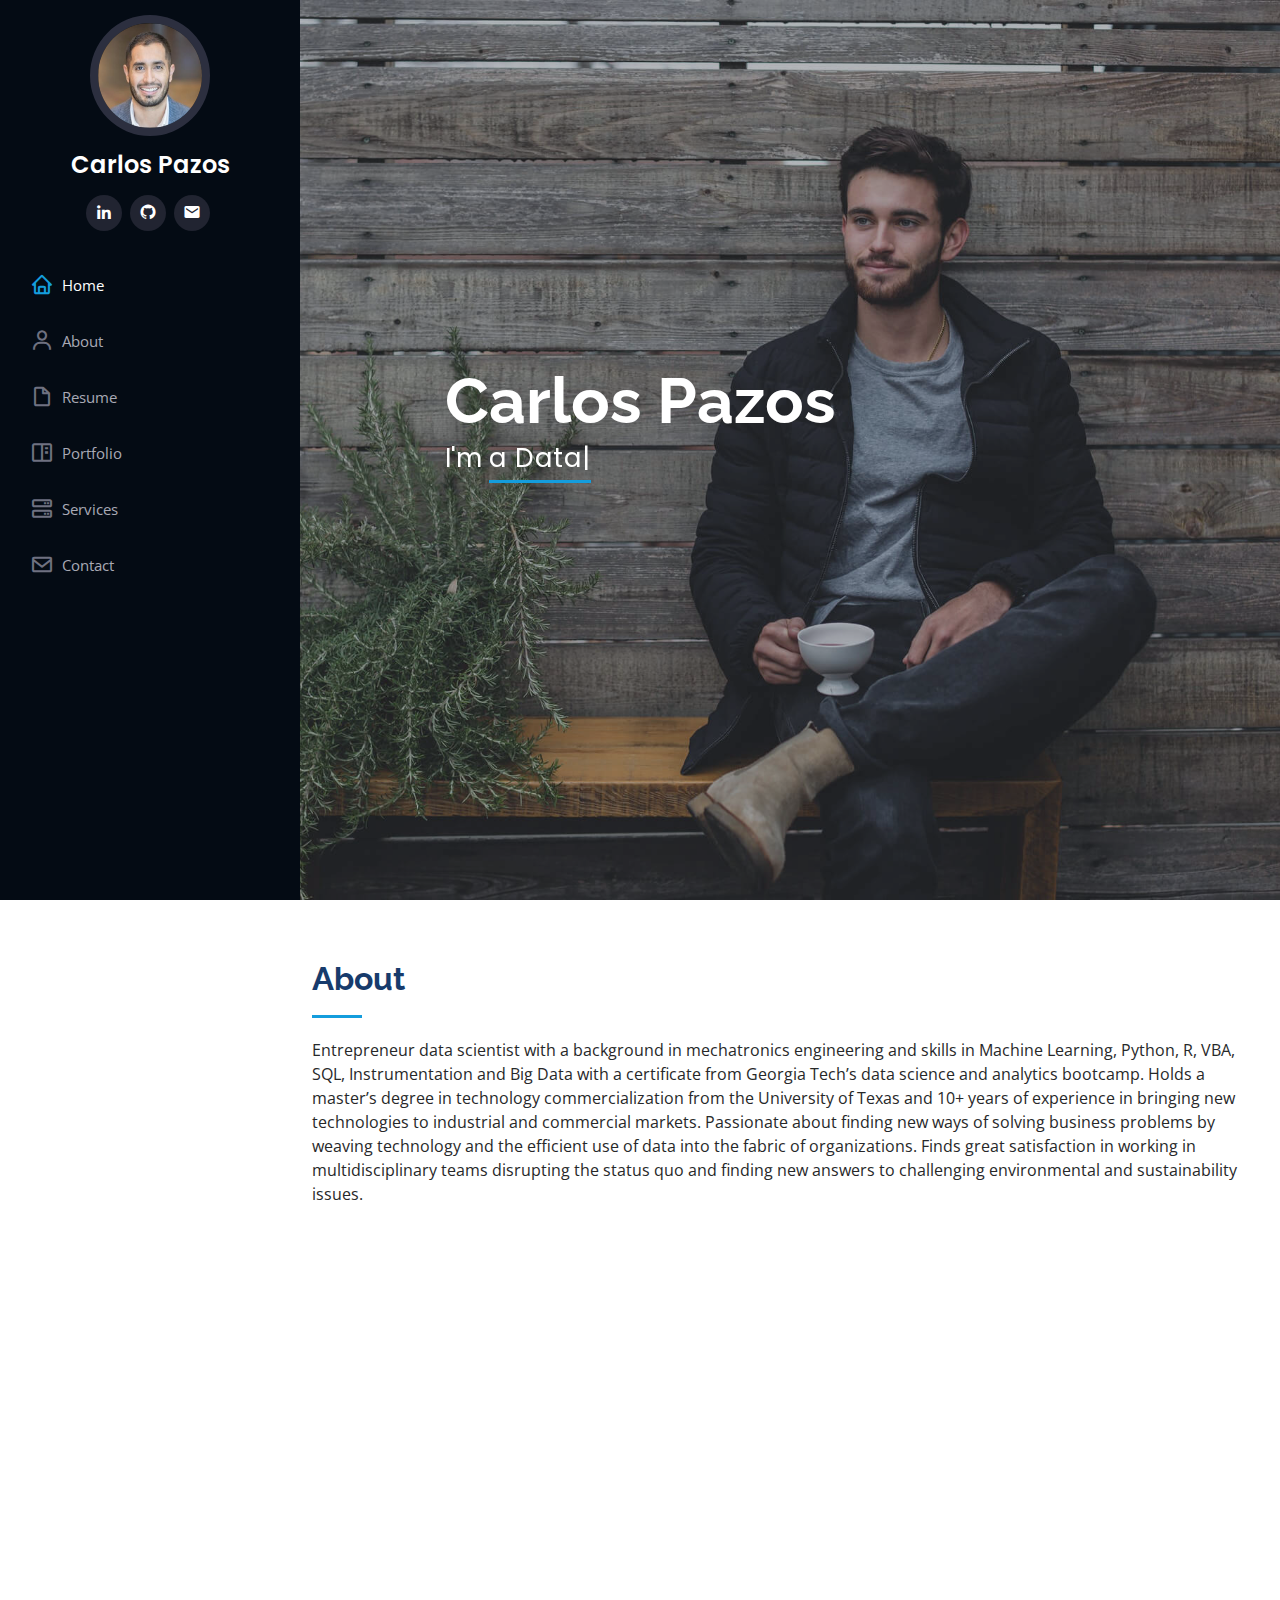
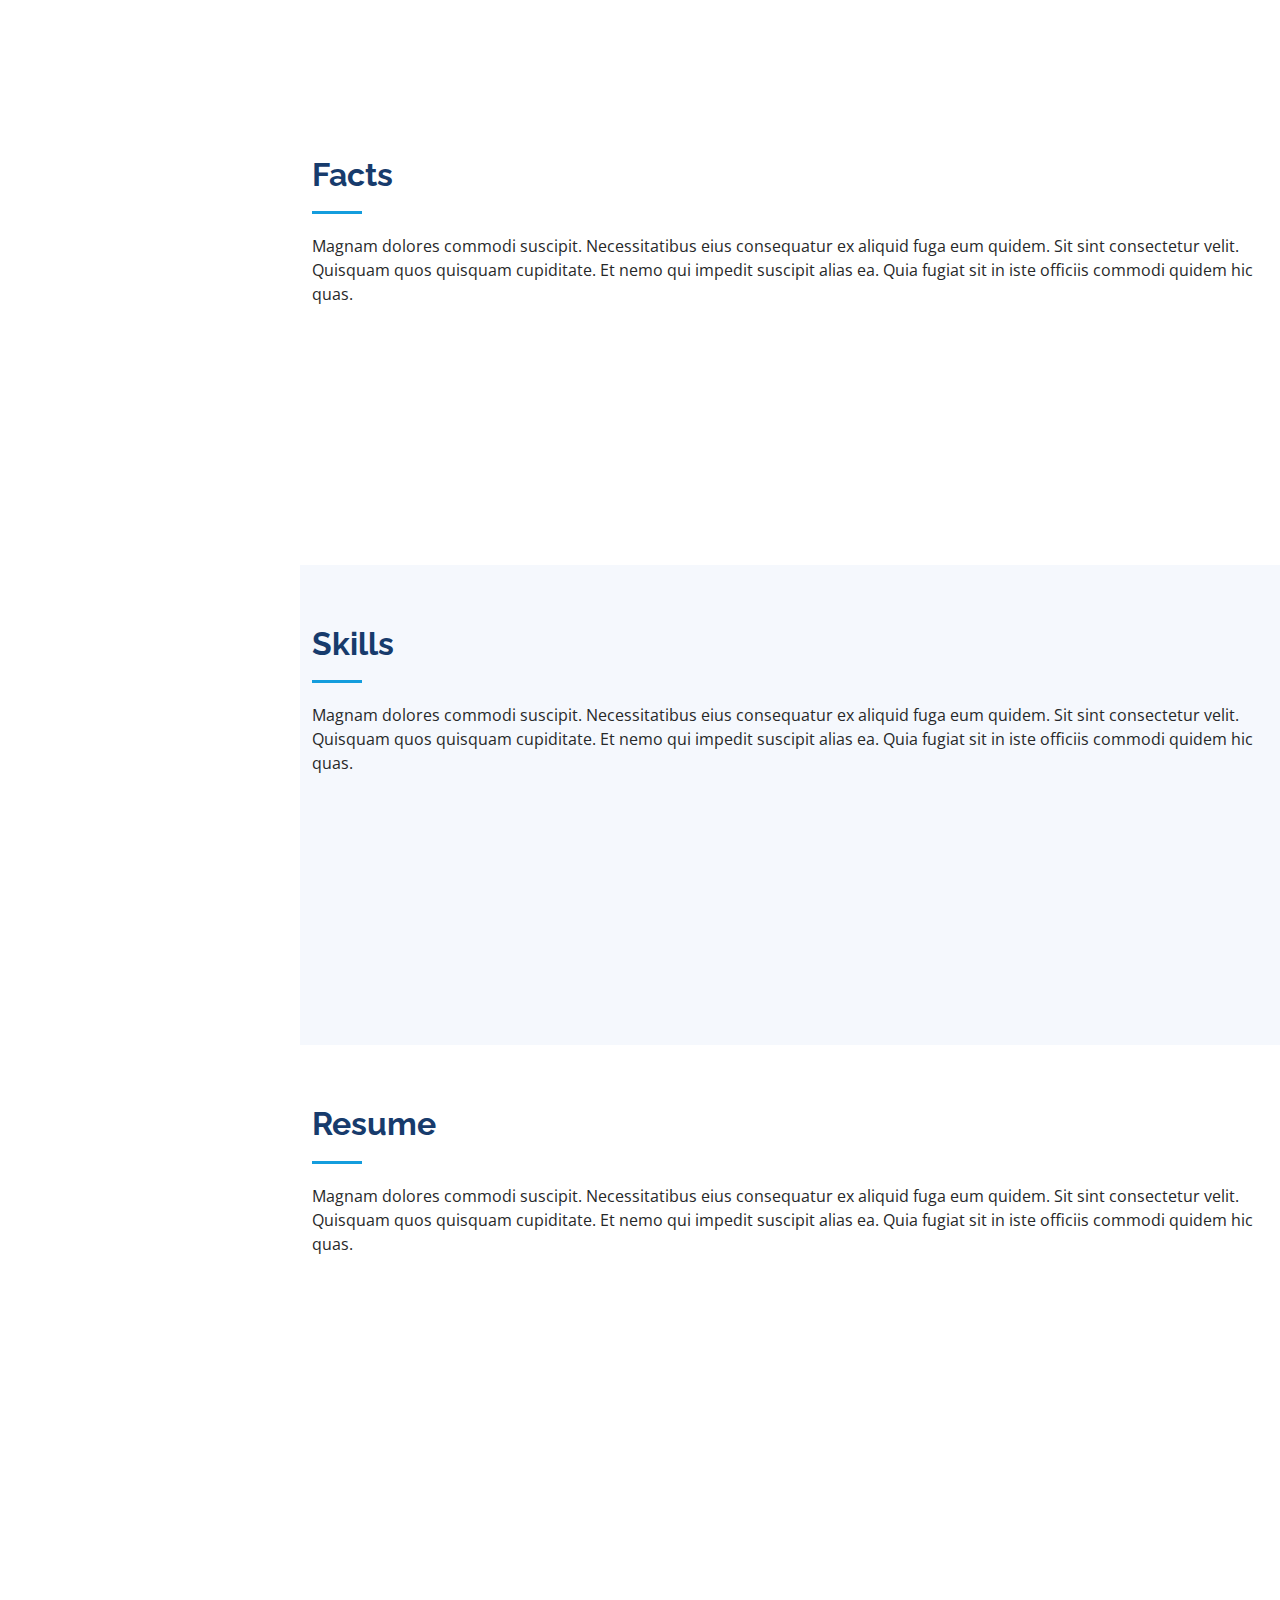
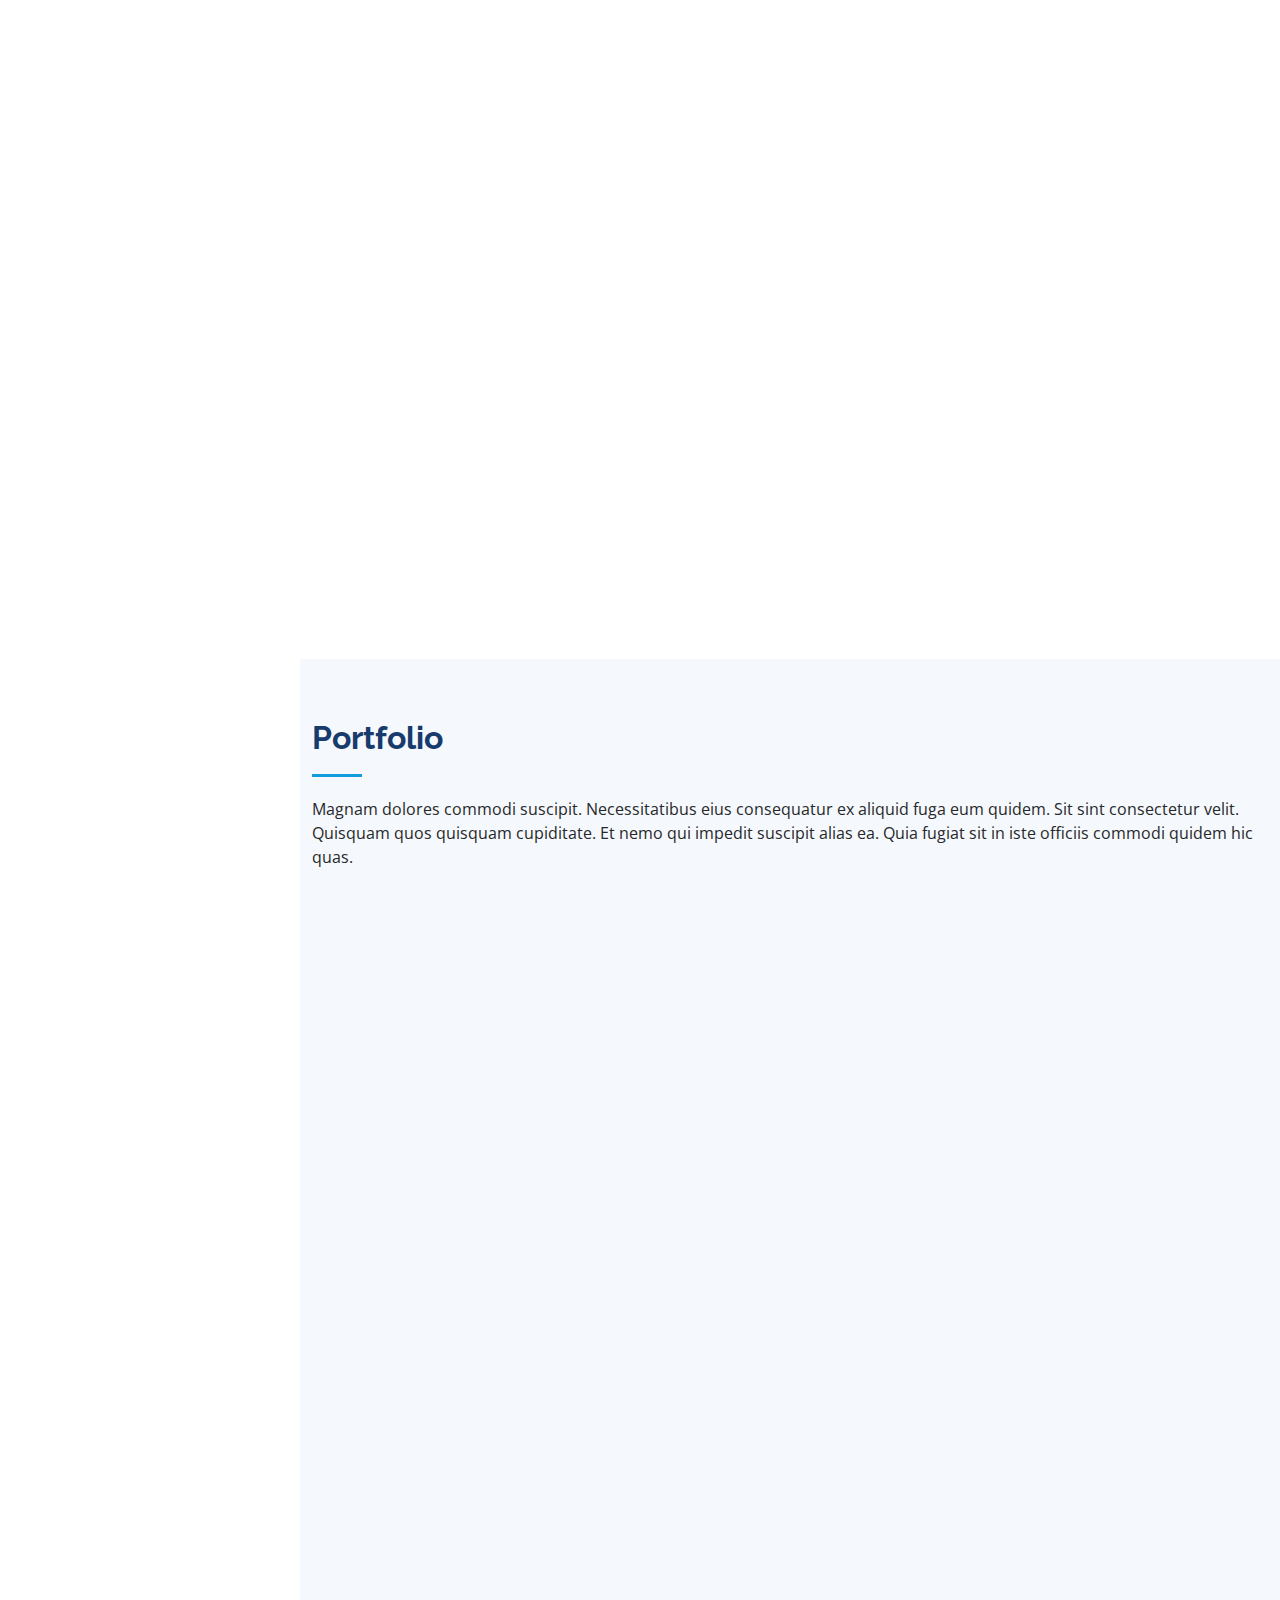
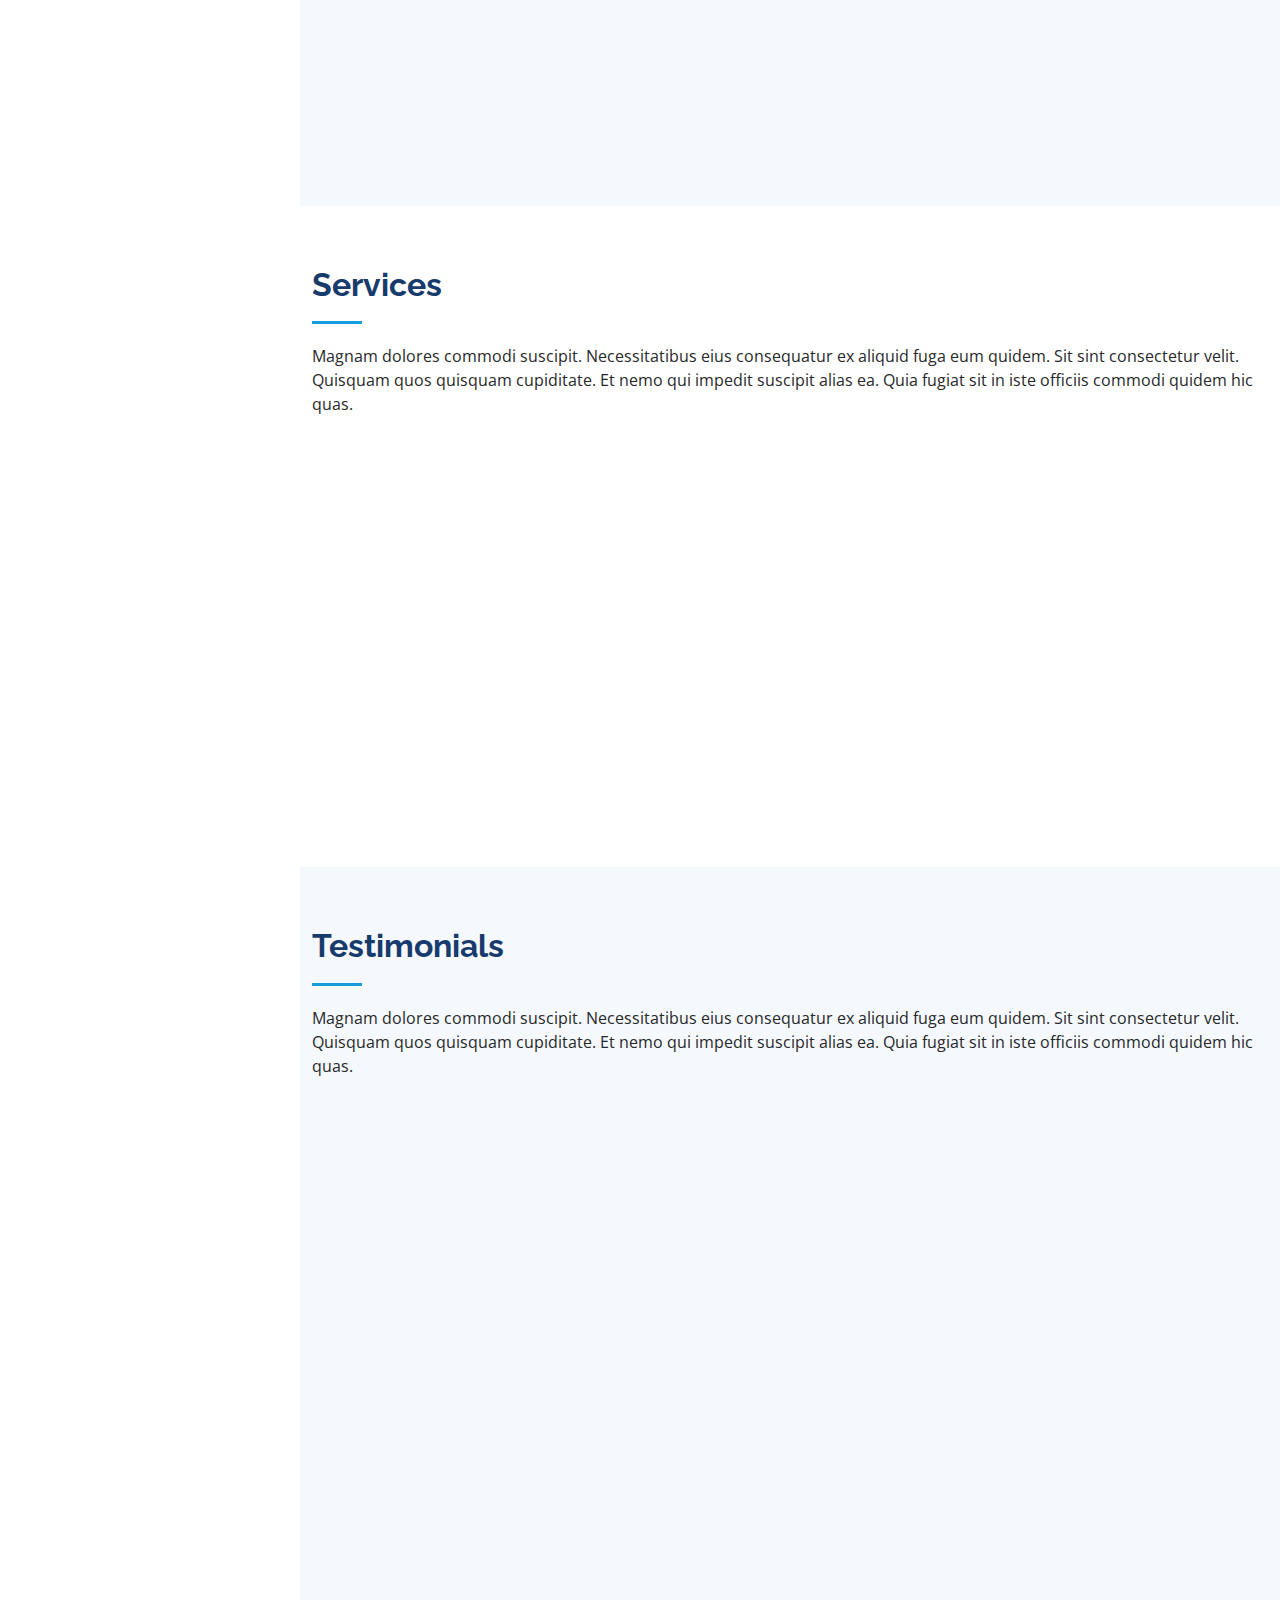
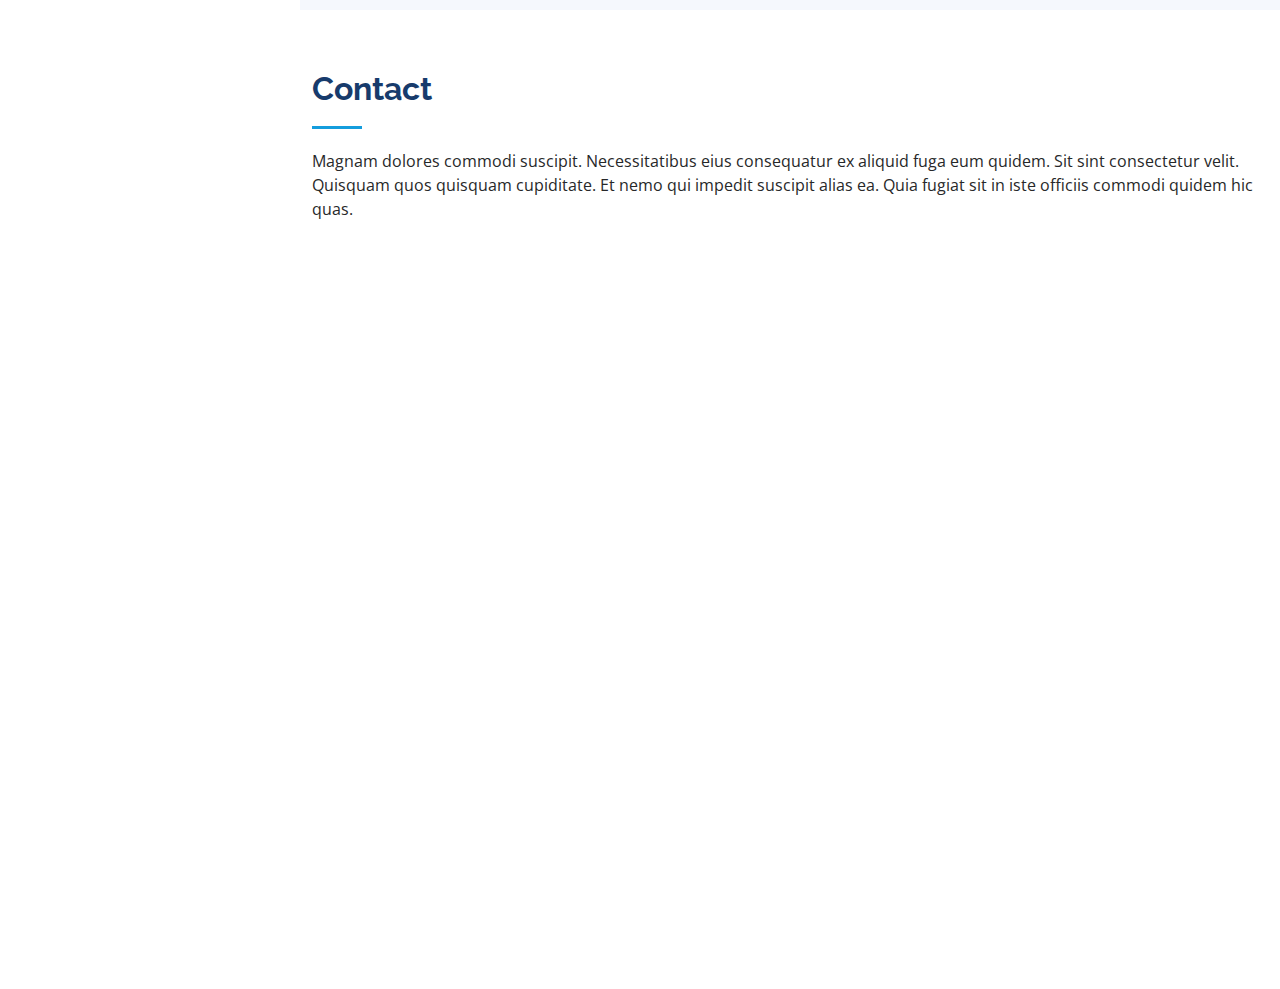
==== index.html @ 4f3ba3ab "first commit" ====
<!DOCTYPE html>
<html lang="en">

<head>
  <meta charset="utf-8">
  <meta content="width=device-width, initial-scale=1.0" name="viewport">

  <title>Carlos Pazos</title>
  <meta content="" name="description">
  <meta content="" name="keywords">

  <!-- Favicons -->
  <link href="assets/img/favicon.png" rel="icon">
  <link href="assets/img/apple-touch-icon.png" rel="apple-touch-icon">

  <!-- Google Fonts -->
  <link href="https://fonts.googleapis.com/css?family=Open+Sans:300,300i,400,400i,600,600i,700,700i|Raleway:300,300i,400,400i,500,500i,600,600i,700,700i|Poppins:300,300i,400,400i,500,500i,600,600i,700,700i" rel="stylesheet">

  <!-- Vendor CSS Files -->
  <link href="assets/vendor/aos/aos.css" rel="stylesheet">
  <link href="assets/vendor/bootstrap/css/bootstrap.min.css" rel="stylesheet">
  <link href="assets/vendor/bootstrap-icons/bootstrap-icons.css" rel="stylesheet">
  <link href="assets/vendor/boxicons/css/boxicons.min.css" rel="stylesheet">
  <link href="assets/vendor/glightbox/css/glightbox.min.css" rel="stylesheet">
  <link href="assets/vendor/swiper/swiper-bundle.min.css" rel="stylesheet">

  <!-- Template Main CSS File -->
  <link href="assets/css/style.css" rel="stylesheet">

  <!-- =======================================================
  * Template Name: iPortfolio - v3.0.1
  * Template URL: https://bootstrapmade.com/iportfolio-bootstrap-portfolio-websites-template/
  * Author: BootstrapMade.com
  * License: https://bootstrapmade.com/license/
  ======================================================== -->
</head>

<body>

  <!-- ======= Mobile nav toggle button ======= -->
  <i class="bi bi-list mobile-nav-toggle d-xl-none"></i>

  <!-- ======= Header ======= -->
  <header id="header">
    <div class="d-flex flex-column">

      <div class="profile">
        <img src="assets/img/test2.png" alt="" class="img-fluid rounded-circle">
        <h1 class="text-light"><a href="index.html">Carlos Pazos</a></h1>
        <div class="social-links mt-3 text-center">
          <a href="https://www.linkedin.com/in/carlospazoszarain/" class="linkedin" target="_blank"><i class="bx bxl-linkedin"></i></a>
          <a href="https://github.com/cpazoszarain7" class="iconify" target="_blank"><i class="bx bxl-github"></i></a>
          <a href="mailto:cpazoszarain@gmail.com" class="iconify" target="_blank"><i class="bx bxs-envelope"></i></a>
        </div>
      </div>

      <nav id="navbar" class="nav-menu navbar">
        <ul>
          <li><a href="#hero" class="nav-link scrollto active"><i class="bx bx-home"></i> <span>Home</span></a></li>
          <li><a href="#about" class="nav-link scrollto"><i class="bx bx-user"></i> <span>About</span></a></li>
          <li><a href="#resume" class="nav-link scrollto"><i class="bx bx-file-blank"></i> <span>Resume</span></a></li>
          <li><a href="#portfolio" class="nav-link scrollto"><i class="bx bx-book-content"></i> <span>Portfolio</span></a></li>
          <li><a href="#services" class="nav-link scrollto"><i class="bx bx-server"></i> <span>Services</span></a></li>
          <li><a href="#contact" class="nav-link scrollto"><i class="bx bx-envelope"></i> <span>Contact</span></a></li>
        </ul>
      </nav><!-- .nav-menu -->
    </div>
  </header><!-- End Header -->

  <!-- ======= Hero Section ======= -->
  <section id="hero" class="d-flex flex-column justify-content-center align-items-center">
    <div class="hero-container" data-aos="fade-in">
      <h1>Carlos Pazos</h1>
      <p>I'm <span class="typed" data-typed-items="a Data Scientist, a Business Developer, a Technologist, a Freelancer, an Entrepreneur, a Consultant"></span></p>
    </div>
  </section><!-- End Hero -->

  <main id="main">

    <!-- ======= About Section ======= -->
    <section id="about" class="about">
      <div class="container">

        <div class="section-title">
          <h2>About</h2>
          <p>Entrepreneur data scientist with a background in mechatronics engineering and skills in Machine Learning, Python, R, VBA, SQL, Instrumentation and Big Data with a certificate from Georgia Tech’s data science and analytics bootcamp.  Holds a master’s degree in technology commercialization from the University of Texas and 10+ years of experience in bringing new technologies to industrial and commercial markets.  Passionate about finding new ways of solving business problems by weaving technology and the efficient use of data into the fabric of organizations. Finds great satisfaction in working in multidisciplinary teams disrupting the status quo and finding new answers to challenging environmental and sustainability issues.</p>
        </div>

        <div class="row">
          <div class="col-lg-4" data-aos="fade-right">
            <img src="assets/img/profile-img.jpg" class="img-fluid" alt="">
          </div>
          <div class="col-lg-8 pt-4 pt-lg-0 content" data-aos="fade-left">
            <h3>Data Scientist | Business Developer | Consultant</h3>
            <p class="font-italic">
              Lorem ipsum dolor sit amet, consectetur adipiscing elit, sed do eiusmod tempor incididunt ut labore et dolore
              magna aliqua.
            </p>
            <div class="row">
              <div class="col-lg-6">
                <ul>
                  <li><i class="bi bi-chevron-right"></i> <strong>Birthday:</strong> <span>October 13, 1984</span></li>
                  <li><i class="bi bi-chevron-right"></i> <strong>Github:</strong> <span><a href='https://github.com/cpazoszarain7'>https://github.com/cpazoszarain7</a></span></li>
                  <li><i class="bi bi-chevron-right"></i> <strong>Phone:</strong> <span>+512 365 1021</span></li>
                  <li><i class="bi bi-chevron-right"></i> <strong>City:</strong> <span>Atlanta,GA USA</span></li>
                </ul>
              </div>
              <div class="col-lg-6">
                <ul>
                  <li><i class="bi bi-chevron-right"></i> <strong>Age:</strong> <span>36</span></li>
                  <li><i class="bi bi-chevron-right"></i> <strong>Degree:</strong> <span>Master</span></li>
                  <li><i class="bi bi-chevron-right"></i> <strong>Email:</strong> <span>cpazoszarain@gmail.com</span></li>
                  <li><i class="bi bi-chevron-right"></i> <strong>Freelance:</strong> <span>Available</span></li>
                </ul>
              </div>
            </div>
            <p>
              Officiis eligendi itaque labore et dolorum mollitia officiis optio vero. Quisquam sunt adipisci omnis et ut. Nulla accusantium dolor incidunt officia tempore. Et eius omnis.
              Cupiditate ut dicta maxime officiis quidem quia. Sed et consectetur qui quia repellendus itaque neque. Aliquid amet quidem ut quaerat cupiditate. Ab et eum qui repellendus omnis culpa magni laudantium dolores.
            </p>
          </div>
        </div>

      </div>
    </section><!-- End About Section -->

    <!-- ======= Facts Section ======= -->
    <section id="facts" class="facts">
      <div class="container">

        <div class="section-title">
          <h2>Facts</h2>
          <p>Magnam dolores commodi suscipit. Necessitatibus eius consequatur ex aliquid fuga eum quidem. Sit sint consectetur velit. Quisquam quos quisquam cupiditate. Et nemo qui impedit suscipit alias ea. Quia fugiat sit in iste officiis commodi quidem hic quas.</p>
        </div>

        <div class="row no-gutters">

          <div class="col-lg-3 col-md-6 d-md-flex align-items-md-stretch" data-aos="fade-up">
            <div class="count-box">
              <i class="bi bi-emoji-smile"></i>
              <span data-purecounter-start="0" data-purecounter-end="232" data-purecounter-duration="1" class="purecounter"></span>
              <p><strong>Happy Clients</strong> consequuntur quae</p>
            </div>
          </div>

          <div class="col-lg-3 col-md-6 d-md-flex align-items-md-stretch" data-aos="fade-up" data-aos-delay="100">
            <div class="count-box">
              <i class="bi bi-journal-richtext"></i>
              <span data-purecounter-start="0" data-purecounter-end="521" data-purecounter-duration="1" class="purecounter"></span>
              <p><strong>Projects</strong> adipisci atque cum quia aut</p>
            </div>
          </div>

          <div class="col-lg-3 col-md-6 d-md-flex align-items-md-stretch" data-aos="fade-up" data-aos-delay="200">
            <div class="count-box">
              <i class="bi bi-headset"></i>
              <span data-purecounter-start="0" data-purecounter-end="1453" data-purecounter-duration="1" class="purecounter"></span>
              <p><strong>Hours Of Support</strong> aut commodi quaerat</p>
            </div>
          </div>

          <div class="col-lg-3 col-md-6 d-md-flex align-items-md-stretch" data-aos="fade-up" data-aos-delay="300">
            <div class="count-box">
              <i class="bi bi-alarm"></i>
              <span data-purecounter-start="0" data-purecounter-end="32" data-purecounter-duration="1" class="purecounter"></span>
              <p><strong>Hard Workers</strong> rerum asperiores dolor</p>
            </div>
          </div>

        </div>

      </div>
    </section><!-- End Facts Section -->

    <!-- ======= Skills Section ======= -->
    <section id="skills" class="skills section-bg">
      <div class="container">

        <div class="section-title">
          <h2>Skills</h2>
          <p>Magnam dolores commodi suscipit. Necessitatibus eius consequatur ex aliquid fuga eum quidem. Sit sint consectetur velit. Quisquam quos quisquam cupiditate. Et nemo qui impedit suscipit alias ea. Quia fugiat sit in iste officiis commodi quidem hic quas.</p>
        </div>

        <div class="row skills-content">

          <div class="col-lg-6" data-aos="fade-up">

            <div class="progress">
              <span class="skill">Data Science <i class="val">70%</i></span>
              <div class="progress-bar-wrap">
                <div class="progress-bar" role="progressbar" aria-valuenow="70" aria-valuemin="0" aria-valuemax="100"></div>
              </div>
            </div>

            <div class="progress">
              <span class="skill">Machine Learning<i class="val">75%</i></span>
              <div class="progress-bar-wrap">
                <div class="progress-bar" role="progressbar" aria-valuenow="75" aria-valuemin="0" aria-valuemax="100"></div>
              </div>
            </div>

            <div class="progress">
              <span class="skill">Application Development <i class="val">75%</i></span>
              <div class="progress-bar-wrap">
                <div class="progress-bar" role="progressbar" aria-valuenow="75" aria-valuemin="0" aria-valuemax="100"></div>
              </div>
            </div>

          </div>

          <div class="col-lg-6" data-aos="fade-up" data-aos-delay="100">

            <div class="progress">
              <span class="skill">Business Development<i class="val">80%</i></span>
              <div class="progress-bar-wrap">
                <div class="progress-bar" role="progressbar" aria-valuenow="80" aria-valuemin="0" aria-valuemax="100"></div>
              </div>
            </div>

            <div class="progress">
              <span class="skill">Product Management <i class="val">90%</i></span>
              <div class="progress-bar-wrap">
                <div class="progress-bar" role="progressbar" aria-valuenow="90" aria-valuemin="0" aria-valuemax="100"></div>
              </div>
            </div>

            <div class="progress">
              <span class="skill">Product Marketing<i class="val">100%</i></span>
              <div class="progress-bar-wrap">
                <div class="progress-bar" role="progressbar" aria-valuenow="100" aria-valuemin="0" aria-valuemax="100"></div>
              </div>
            </div>

          </div>

        </div>

      </div>
    </section><!-- End Skills Section -->

    <!-- ======= Resume Section ======= -->
    <section id="resume" class="resume">
      <div class="container">

        <div class="section-title">
          <h2>Resume</h2>
          <p>Magnam dolores commodi suscipit. Necessitatibus eius consequatur ex aliquid fuga eum quidem. Sit sint consectetur velit. Quisquam quos quisquam cupiditate. Et nemo qui impedit suscipit alias ea. Quia fugiat sit in iste officiis commodi quidem hic quas.</p>
        </div>

        <div class="row">
          <div class="col-lg-6" data-aos="fade-up">
            <h3 class="resume-title">Sumary</h3>
            <div class="resume-item pb-0">
              <h4>Carlos Pazos</h4>
              <p><em>Product Marketing Management Professional | Passionate About Commercializing Emerging Technologies | Citizen Data Scientist | Experienced Industrial Automation Product Marketeer | Python and LabVIEW Programmer</em></p>
              <ul>
                <li>Atlanta, GA</li>
                <li>(512) 375-1021</li>
                <li><a href="mailto:cpazoszarain@gmail.com">cpazoszarain@gmail.com</a></li>
              </ul>
            </div>

            <h3 class="resume-title">Education</h3>
            <div class="resume-item">
              <h4>Data Science and Analytics Certification</h4>
              <h5>2020 - 2021</h5>
              <p><em>Georgia Institue of Technology</em></p>
              <p>Qui deserunt veniam. Et sed aliquam labore tempore sed quisquam iusto autem sit. Ea vero voluptatum qui ut dignissimos deleniti nerada porti sand markend</p>
            </div>
            <div class="resume-item">
              <h4>Master of Science in Technology Commercialization</h4>
              <h5>2017 - 2018</h5>
              <p><em>University of Texas at Austin</em></p>
              <p>Quia nobis sequi est occaecati aut. Repudiandae et iusto quae reiciendis et quis Eius vel ratione eius unde vitae rerum voluptates asperiores voluptatem Earum molestiae consequatur neque etlon sader mart dila</p>
            </div>
            <div class="resume-item">
              <h4>Bachelor of Science in Mechatronics Engineering</h4>
              <h5>2002 - 2007</h5>
              <p><em>Monterrey Institute of Technology and Higher Education</em></p>
              <p>Formula Electrathon Competition Toyota 2006. Borregos ITESM-CCM Team. (April 2006 - September 2006)</p>
              <p>Mechatronics Association ITESM-CCM. Sponsorship manager and planning committee member  of The First Mechatronics and Automation National Competition FESTO (September 2003) </p>
              <p>Department of Mechanical Engineering- Assistant ITESM-CCM</p>
            </div>


            <h3 class="resume-title">Associations & Other Certifications</h3>
            <div class="resume-item">
              <h4>Austin Product Marketing Community</h4>
              <h5>2020 - 2021</h5>              
            </div>
            <div class="resume-item">
              <h4>OPC Foundation</h4>
              <h5>2015 - 2018</h5>              
            </div>
            <div class="resume-item">
              <h4>Certified LabVIEW Developer</h4>
              <h5>2008 - 2018</h5>              
            </div>

            <h3 class="resume-title">Languages</h3>
            <div class="resume-item">
              <h4>English</h4>
              <h5>Fluent</h5>              
            </div>
            <div class="resume-item">
              <h4>Spanish</h4>
              <h5>Native</h5>              
            </div>
            <div class="resume-item">
              <h4>Japanese</h4>
              <h5>Basic</h5>              
            </div>

            <h3 class="resume-title">Work Elegibility</h3>
            <div class="resume-item">
              <p>Eligible to work in United States and Mexico with no restrictions; will require sponsorship for full time employment in other geographies</p>
            </div>

          </div>
          <div class="col-lg-6" data-aos="fade-up" data-aos-delay="100">
            <h3 class="resume-title">Professional Experience</h3>
            <div class="resume-item">
              <h4>Principal Marketing Manager</h4>
              <h5>2020 - Present</h5>
              <p><em>Honeywell, Atlanta, GA </em></p>
              <ul>
                <li>Development and management of global GTM strategies for asset performance management solutions based on machine learning and first principle modeling</li>
                <li>Introduction of Big Data solutions for the digitalization of field workflows and cognitive assistance of frontline maintainers</li>
                <li>Direct collaboration with CEO and VP GM articulating the benefits of core product technologies and their business impact during engagements with key accounts</li>
                <li>Collaboration with Product Management and R&D teams to translate the voice of the market into features in product roadmap</li>
                <li>Development of marketing analytics dashboards for tracking new product KPIs and discovering opportunities of optimization for GTM strategies</li>
              </ul>
            </div>
            <div class="resume-item">
              <h4>Senior Product Marketing Manager</h4>
              <h5>2018 - 2020</h5>
              <p><em>SparkCognition, Austin, TX</em></p>
              <ul>
                <li>Management and development of global go-to-market strategies for AI enterprise software based on core platform  automated machine learning and natural language processing technologies</li>
                <li>Representation of voice of customer/market with the CTO and product management team to accurately represent  persona needs and market expectations shaping the product roadmap and vision</li>
                <li>Intimate knowledge of target markets including continuous tracking and engagement with competitors, development of  relationships with analysts, and reporting back to CEO, demand generation and sales leadership teams</li>
                <li>Direct collaboration with CBO for the accurate representation of products, competition, and core technologies as well as  state of the market with board of directors and investors</li>
                <li>Responsible for shaping the product marketing department within the organization under the umbrella of the CBO and  CCO including definition of responsibilities/roles when collaborating with sales, marketing, and product teams</li>
                <li>Evangelization of brand and AI-based solutions for target segments and industries including presentation of technical  papers in key forums, tradeshows, and collaborations with global commercial partners</li>
                <li>Continuous enablement of field and technical sales teams to communicate the direction of product and sales strategies as well as coach on how to sell/demo and handle objections across the entire buyer journey</li>
                <li>Management of regional outbound tactics for the penetration of emerging markets (Latin America and Middle East)</li>
              </ul>
            </div>
            <div class="resume-item">
              <h4>Senior Product Marketing Manager</h4>
              <h5>2007 - 2018</h5>
              <p><em>National Instruments Corporation, Austin, TX & Mexico City, Mexico</em></p>
              <ul>
                <li>Management and development of marketing plans and go-to-market strategies for IIoT distributed systems  management enterprise software, remote data visualization dashboard utilities, custom design and real-time embedded  engineering software tools, and industrial communication protocols</li>
                <li>Conduction of market validation strategies and effective communication of voice of customer/market to product  management and R&D counterparts for the definition and prioritization of product features and roadmaps</li>
                <li>Design and execution, in collaboration with global integrated marketing teams, of product outbound tactics including  named accounts engagements, pubic relationships, web content, and social media presence</li>
                <li>Design and implementation of tactics for the enablement of a global sales force for the consistent communication of  product messaging, elaboration of playbooks and account strategies, and product demonstrations for key accounts and  broad-based audiences</li>
                <li>Product and technology trends evangelism in international forums representing the vision of the company for the  future of embedded and industrial IoT technologies</li>
                <li>Management of relationships with key global partners and industrial associations for the conduction of co-marketing  activities</li>
              </ul>
            </div>
          </div>
        </div>

      </div>
    </section><!-- End Resume Section -->

    <!-- ======= Portfolio Section ======= -->
    <section id="portfolio" class="portfolio section-bg">
      <div class="container">

        <div class="section-title">
          <h2>Portfolio</h2>
          <p>Magnam dolores commodi suscipit. Necessitatibus eius consequatur ex aliquid fuga eum quidem. Sit sint consectetur velit. Quisquam quos quisquam cupiditate. Et nemo qui impedit suscipit alias ea. Quia fugiat sit in iste officiis commodi quidem hic quas.</p>
        </div>

        <div class="row" data-aos="fade-up">
          <div class="col-lg-12 d-flex justify-content-center">
            <ul id="portfolio-flters">
              <li data-filter="*" class="filter-active">All</li>
              <li data-filter=".filter-app">App</li>
              <li data-filter=".filter-card">Card</li>
              <li data-filter=".filter-web">Web</li>
            </ul>
          </div>
        </div>

        <div class="row portfolio-container" data-aos="fade-up" data-aos-delay="100">

          <div class="col-lg-4 col-md-6 portfolio-item filter-app">
            <div class="portfolio-wrap">
              <img src="assets/img/portfolio/portfolio-1.jpg" class="img-fluid" alt="">
              <div class="portfolio-links">
                <a href="assets/img/portfolio/portfolio-1.jpg" data-gallery="portfolioGallery" class="portfolio-lightbox" title="App 1"><i class="bx bx-plus"></i></a>
                <a href="portfolio-details.html" title="More Details"><i class="bx bx-link"></i></a>
              </div>
            </div>
          </div>

          <div class="col-lg-4 col-md-6 portfolio-item filter-web">
            <div class="portfolio-wrap">
              <img src="assets/img/portfolio/portfolio-2.jpg" class="img-fluid" alt="">
              <div class="portfolio-links">
                <a href="assets/img/portfolio/portfolio-2.jpg" data-gallery="portfolioGallery" class="portfolio-lightbox" title="Web 3"><i class="bx bx-plus"></i></a>
                <a href="portfolio-details.html" title="More Details"><i class="bx bx-link"></i></a>
              </div>
            </div>
          </div>

          <div class="col-lg-4 col-md-6 portfolio-item filter-app">
            <div class="portfolio-wrap">
              <img src="assets/img/portfolio/portfolio-3.jpg" class="img-fluid" alt="">
              <div class="portfolio-links">
                <a href="assets/img/portfolio/portfolio-3.jpg" data-gallery="portfolioGallery" class="portfolio-lightbox" title="App 2"><i class="bx bx-plus"></i></a>
                <a href="portfolio-details.html" title="More Details"><i class="bx bx-link"></i></a>
              </div>
            </div>
          </div>

          <div class="col-lg-4 col-md-6 portfolio-item filter-card">
            <div class="portfolio-wrap">
              <img src="assets/img/portfolio/portfolio-4.jpg" class="img-fluid" alt="">
              <div class="portfolio-links">
                <a href="assets/img/portfolio/portfolio-4.jpg" data-gallery="portfolioGallery" class="portfolio-lightbox" title="Card 2"><i class="bx bx-plus"></i></a>
                <a href="portfolio-details.html" title="More Details"><i class="bx bx-link"></i></a>
              </div>
            </div>
          </div>

          <div class="col-lg-4 col-md-6 portfolio-item filter-web">
            <div class="portfolio-wrap">
              <img src="assets/img/portfolio/portfolio-5.jpg" class="img-fluid" alt="">
              <div class="portfolio-links">
                <a href="assets/img/portfolio/portfolio-5.jpg" data-gallery="portfolioGallery" class="portfolio-lightbox" title="Web 2"><i class="bx bx-plus"></i></a>
                <a href="portfolio-details.html" title="More Details"><i class="bx bx-link"></i></a>
              </div>
            </div>
          </div>

          <div class="col-lg-4 col-md-6 portfolio-item filter-app">
            <div class="portfolio-wrap">
              <img src="assets/img/portfolio/portfolio-6.jpg" class="img-fluid" alt="">
              <div class="portfolio-links">
                <a href="assets/img/portfolio/portfolio-6.jpg" data-gallery="portfolioGallery" class="portfolio-lightbox" title="App 3"><i class="bx bx-plus"></i></a>
                <a href="portfolio-details.html" title="More Details"><i class="bx bx-link"></i></a>
              </div>
            </div>
          </div>

          <div class="col-lg-4 col-md-6 portfolio-item filter-card">
            <div class="portfolio-wrap">
              <img src="assets/img/portfolio/portfolio-7.jpg" class="img-fluid" alt="">
              <div class="portfolio-links">
                <a href="assets/img/portfolio/portfolio-7.jpg" data-gallery="portfolioGallery" class="portfolio-lightbox" title="Card 1"><i class="bx bx-plus"></i></a>
                <a href="portfolio-details.html" title="More Details"><i class="bx bx-link"></i></a>
              </div>
            </div>
          </div>

          <div class="col-lg-4 col-md-6 portfolio-item filter-card">
            <div class="portfolio-wrap">
              <img src="assets/img/portfolio/portfolio-8.jpg" class="img-fluid" alt="">
              <div class="portfolio-links">
                <a href="assets/img/portfolio/portfolio-8.jpg" data-gallery="portfolioGallery" class="portfolio-lightbox" title="Card 3"><i class="bx bx-plus"></i></a>
                <a href="portfolio-details.html" title="More Details"><i class="bx bx-link"></i></a>
              </div>
            </div>
          </div>

          <div class="col-lg-4 col-md-6 portfolio-item filter-web">
            <div class="portfolio-wrap">
              <img src="assets/img/portfolio/portfolio-9.jpg" class="img-fluid" alt="">
              <div class="portfolio-links">
                <a href="assets/img/portfolio/portfolio-9.jpg" data-gallery="portfolioGallery" class="portfolio-lightbox" title="Web 3"><i class="bx bx-plus"></i></a>
                <a href="portfolio-details.html" title="More Details"><i class="bx bx-link"></i></a>
              </div>
            </div>
          </div>

        </div>

      </div>
    </section><!-- End Portfolio Section -->

    <!-- ======= Services Section ======= -->
    <section id="services" class="services">
      <div class="container">

        <div class="section-title">
          <h2>Services</h2>
          <p>Magnam dolores commodi suscipit. Necessitatibus eius consequatur ex aliquid fuga eum quidem. Sit sint consectetur velit. Quisquam quos quisquam cupiditate. Et nemo qui impedit suscipit alias ea. Quia fugiat sit in iste officiis commodi quidem hic quas.</p>
        </div>

        <div class="row">
          <div class="col-lg-4 col-md-6 icon-box" data-aos="fade-up">
            <div class="icon"><i class="bi bi-briefcase"></i></div>
            <h4 class="title"><a href="">Lorem Ipsum</a></h4>
            <p class="description">Voluptatum deleniti atque corrupti quos dolores et quas molestias excepturi sint occaecati cupiditate non provident</p>
          </div>
          <div class="col-lg-4 col-md-6 icon-box" data-aos="fade-up" data-aos-delay="100">
            <div class="icon"><i class="bi bi-card-checklist"></i></div>
            <h4 class="title"><a href="">Dolor Sitema</a></h4>
            <p class="description">Minim veniam, quis nostrud exercitation ullamco laboris nisi ut aliquip ex ea commodo consequat tarad limino ata</p>
          </div>
          <div class="col-lg-4 col-md-6 icon-box" data-aos="fade-up" data-aos-delay="200">
            <div class="icon"><i class="bi bi-bar-chart"></i></div>
            <h4 class="title"><a href="">Sed ut perspiciatis</a></h4>
            <p class="description">Duis aute irure dolor in reprehenderit in voluptate velit esse cillum dolore eu fugiat nulla pariatur</p>
          </div>
          <div class="col-lg-4 col-md-6 icon-box" data-aos="fade-up" data-aos-delay="300">
            <div class="icon"><i class="bi bi-binoculars"></i></div>
            <h4 class="title"><a href="">Magni Dolores</a></h4>
            <p class="description">Excepteur sint occaecat cupidatat non proident, sunt in culpa qui officia deserunt mollit anim id est laborum</p>
          </div>
          <div class="col-lg-4 col-md-6 icon-box" data-aos="fade-up" data-aos-delay="400">
            <div class="icon"><i class="bi bi-brightness-high"></i></div>
            <h4 class="title"><a href="">Nemo Enim</a></h4>
            <p class="description">At vero eos et accusamus et iusto odio dignissimos ducimus qui blanditiis praesentium voluptatum deleniti atque</p>
          </div>
          <div class="col-lg-4 col-md-6 icon-box" data-aos="fade-up" data-aos-delay="500">
            <div class="icon"><i class="bi bi-calendar4-week"></i></div>
            <h4 class="title"><a href="">Eiusmod Tempor</a></h4>
            <p class="description">Et harum quidem rerum facilis est et expedita distinctio. Nam libero tempore, cum soluta nobis est eligendi</p>
          </div>
        </div>

      </div>
    </section><!-- End Services Section -->

    <!-- ======= Testimonials Section ======= -->
    <section id="testimonials" class="testimonials section-bg">
      <div class="container">

        <div class="section-title">
          <h2>Testimonials</h2>
          <p>Magnam dolores commodi suscipit. Necessitatibus eius consequatur ex aliquid fuga eum quidem. Sit sint consectetur velit. Quisquam quos quisquam cupiditate. Et nemo qui impedit suscipit alias ea. Quia fugiat sit in iste officiis commodi quidem hic quas.</p>
        </div>

        <div class="testimonials-slider swiper-container" data-aos="fade-up" data-aos-delay="100">
          <div class="swiper-wrapper">

            <div class="swiper-slide">
              <div class="testimonial-item" data-aos="fade-up">
                <p>
                  <i class="bx bxs-quote-alt-left quote-icon-left"></i>
                  Proin iaculis purus consequat sem cure digni ssim donec porttitora entum suscipit rhoncus. Accusantium quam, ultricies eget id, aliquam eget nibh et. Maecen aliquam, risus at semper.
                  <i class="bx bxs-quote-alt-right quote-icon-right"></i>
                </p>
                <img src="assets/img/testimonials/testimonials-1.jpg" class="testimonial-img" alt="">
                <h3>Saul Goodman</h3>
                <h4>Ceo &amp; Founder</h4>
              </div>
            </div><!-- End testimonial item -->

            <div class="swiper-slide">
              <div class="testimonial-item" data-aos="fade-up" data-aos-delay="100">
                <p>
                  <i class="bx bxs-quote-alt-left quote-icon-left"></i>
                  Export tempor illum tamen malis malis eram quae irure esse labore quem cillum quid cillum eram malis quorum velit fore eram velit sunt aliqua noster fugiat irure amet legam anim culpa.
                  <i class="bx bxs-quote-alt-right quote-icon-right"></i>
                </p>
                <img src="assets/img/testimonials/testimonials-2.jpg" class="testimonial-img" alt="">
                <h3>Sara Wilsson</h3>
                <h4>Designer</h4>
              </div>
            </div><!-- End testimonial item -->

            <div class="swiper-slide">
              <div class="testimonial-item" data-aos="fade-up" data-aos-delay="200">
                <p>
                  <i class="bx bxs-quote-alt-left quote-icon-left"></i>
                  Enim nisi quem export duis labore cillum quae magna enim sint quorum nulla quem veniam duis minim tempor labore quem eram duis noster aute amet eram fore quis sint minim.
                  <i class="bx bxs-quote-alt-right quote-icon-right"></i>
                </p>
                <img src="assets/img/testimonials/testimonials-3.jpg" class="testimonial-img" alt="">
                <h3>Jena Karlis</h3>
                <h4>Store Owner</h4>
              </div>
            </div><!-- End testimonial item -->

            <div class="swiper-slide">
              <div class="testimonial-item" data-aos="fade-up" data-aos-delay="300">
                <p>
                  <i class="bx bxs-quote-alt-left quote-icon-left"></i>
                  Fugiat enim eram quae cillum dolore dolor amet nulla culpa multos export minim fugiat minim velit minim dolor enim duis veniam ipsum anim magna sunt elit fore quem dolore labore illum veniam.
                  <i class="bx bxs-quote-alt-right quote-icon-right"></i>
                </p>
                <img src="assets/img/testimonials/testimonials-4.jpg" class="testimonial-img" alt="">
                <h3>Matt Brandon</h3>
                <h4>Freelancer</h4>
              </div>
            </div><!-- End testimonial item -->

            <div class="swiper-slide">
              <div class="testimonial-item" data-aos="fade-up" data-aos-delay="400">
                <p>
                  <i class="bx bxs-quote-alt-left quote-icon-left"></i>
                  Quis quorum aliqua sint quem legam fore sunt eram irure aliqua veniam tempor noster veniam enim culpa labore duis sunt culpa nulla illum cillum fugiat legam esse veniam culpa fore nisi cillum quid.
                  <i class="bx bxs-quote-alt-right quote-icon-right"></i>
                </p>
                <img src="assets/img/testimonials/testimonials-5.jpg" class="testimonial-img" alt="">
                <h3>John Larson</h3>
                <h4>Entrepreneur</h4>
              </div>
            </div><!-- End testimonial item -->

          </div>
          <div class="swiper-pagination"></div>
        </div>

      </div>
    </section><!-- End Testimonials Section -->

    <!-- ======= Contact Section ======= -->
    <section id="contact" class="contact">
      <div class="container">

        <div class="section-title">
          <h2>Contact</h2>
          <p>Magnam dolores commodi suscipit. Necessitatibus eius consequatur ex aliquid fuga eum quidem. Sit sint consectetur velit. Quisquam quos quisquam cupiditate. Et nemo qui impedit suscipit alias ea. Quia fugiat sit in iste officiis commodi quidem hic quas.</p>
        </div>

        <div class="row" data-aos="fade-in">

          <div class="col-lg-5 d-flex align-items-stretch">
            <div class="info">
              <div class="address">
                <i class="bi bi-geo-alt"></i>
                <h4>Location:</h4>
                <p>Atlanta, Georgia</p>
              </div>

              <div class="email">
                <i class="bi bi-envelope"></i>
                <h4>Email:</h4>
                <p>cpazoszarain@gmail.com</p>
              </div>

              <div class="phone">
                <i class="bi bi-phone"></i>
                <h4>Call:</h4>
                <p>+1 512-375-1021</p>
              </div>
              <iframe src="https://www.google.com/maps/embed?pb=!1m18!1m12!1m3!1d106135.29706075745!2d-84.49064363724176!3d33.76769311972646!2m3!1f0!2f0!3f0!3m2!1i1024!2i768!4f13.1!3m3!1m2!1s0x88f5045d6993098d%3A0x66fede2f990b630b!2sAtlanta%2C%20GA!5e0!3m2!1sen!2sus!4v1624738205039!5m2!1sen!2sus" width="100%" height="290px" style="border:0;" allowfullscreen="" loading="lazy"></iframe>
            
            </div>

          </div>

          <div class="col-lg-7 mt-5 mt-lg-0 d-flex align-items-stretch">
            <form action="forms/contact.php" method="post" role="form" class="php-email-form">
              <div class="row">
                <div class="form-group col-md-6">
                  <label for="name">Your Name</label>
                  <input type="text" name="name" class="form-control" id="name" required>
                </div>
                <div class="form-group col-md-6">
                  <label for="name">Your Email</label>
                  <input type="email" class="form-control" name="email" id="email" required>
                </div>
              </div>
              <div class="form-group">
                <label for="name">Subject</label>
                <input type="text" class="form-control" name="subject" id="subject" required>
              </div>
              <div class="form-group">
                <label for="name">Message</label>
                <textarea class="form-control" name="message" rows="10" required></textarea>
              </div>
              <div class="my-3">
                <div class="loading">Loading</div>
                <div class="error-message"></div>
                <div class="sent-message">Your message has been sent. Thank you!</div>
              </div>
              <div class="text-center"><button type="submit">Send Message</button></div>
            </form>
          </div>

        </div>

      </div>
    </section><!-- End Contact Section -->

  </main><!-- End #main -->

  <!-- ======= Footer ======= -->
  <footer id="footer">
    <div class="container">
   
    </div>
  </footer><!-- End  Footer -->

  <a href="#" class="back-to-top d-flex align-items-center justify-content-center"><i class="bi bi-arrow-up-short"></i></a>

  <!-- Vendor JS Files -->
  <script src="assets/vendor/aos/aos.js"></script>
  <script src="assets/vendor/bootstrap/js/bootstrap.bundle.min.js"></script>
  <script src="assets/vendor/glightbox/js/glightbox.min.js"></script>
  <script src="assets/vendor/isotope-layout/isotope.pkgd.min.js"></script>
  <script src="assets/vendor/php-email-form/validate.js"></script>
  <script src="assets/vendor/purecounter/purecounter.js"></script>
  <script src="assets/vendor/swiper/swiper-bundle.min.js"></script>
  <script src="assets/vendor/typed.js/typed.min.js"></script>
  <script src="assets/vendor/waypoints/noframework.waypoints.js"></script>

  <!-- Template Main JS File -->
  <script src="assets/js/main.js"></script>

</body>

</html>
---- assets/css/style.css ----
/**
* Template Name: iPortfolio - v3.0.1
* Template URL: https://bootstrapmade.com/iportfolio-bootstrap-portfolio-websites-template/
* Author: BootstrapMade.com
* License: https://bootstrapmade.com/license/
*/

/*--------------------------------------------------------------
# General
--------------------------------------------------------------*/
body {
  font-family: "Open Sans", sans-serif;
  color: #272829;
}

a {
  color: #149ddd;
  text-decoration: none;
}

a:hover {
  color: #37b3ed;
  text-decoration: none;
}

h1, h2, h3, h4, h5, h6 {
  font-family: "Raleway", sans-serif;
}

/*--------------------------------------------------------------
# Back to top button
--------------------------------------------------------------*/
.back-to-top {
  position: fixed;
  visibility: hidden;
  opacity: 0;
  right: 15px;
  bottom: 15px;
  z-index: 996;
  background: #149ddd;
  width: 40px;
  height: 40px;
  border-radius: 50px;
  transition: all 0.4s;
}

.back-to-top i {
  font-size: 28px;
  color: #fff;
  line-height: 0;
}

.back-to-top:hover {
  background: #2eafec;
  color: #fff;
}

.back-to-top.active {
  visibility: visible;
  opacity: 1;
}

/*--------------------------------------------------------------
# Header
--------------------------------------------------------------*/
#header {
  position: fixed;
  top: 0;
  left: 0;
  bottom: 0;
  width: 300px;
  transition: all ease-in-out 0.5s;
  z-index: 9997;
  transition: all 0.5s;
  padding: 0 15px;
  background: #040b14;
  overflow-y: auto;
}

#header .profile img {
  margin: 15px auto;
  display: block;
  width: 120px;
  border: 8px solid #2c2f3f;
}

#header .profile h1 {
  font-size: 24px;
  margin: 0;
  padding: 0;
  font-weight: 600;
  -moz-text-align-last: center;
  text-align-last: center;
  font-family: "Poppins", sans-serif;
}

#header .profile h1 a, #header .profile h1 a:hover {
  color: #fff;
  text-decoration: none;
}

#header .profile .social-links a {
  font-size: 18px;
  display: inline-block;
  background: #212431;
  color: #fff;
  line-height: 1;
  padding: 8px 0;
  margin-right: 4px;
  border-radius: 50%;
  text-align: center;
  width: 36px;
  height: 36px;
  transition: 0.3s;
}

#header .profile .social-links a:hover {
  background: #149ddd;
  color: #fff;
  text-decoration: none;
}

#main {
  margin-left: 300px;
}

@media (max-width: 1199px) {
  #header {
    left: -300px;
  }
  #main {
    margin-left: 0;
  }
}

/*--------------------------------------------------------------
# Navigation Menu
--------------------------------------------------------------*/
/* Desktop Navigation */
.nav-menu {
  padding: 30px 0 0 0;
}

.nav-menu * {
  margin: 0;
  padding: 0;
  list-style: none;
}

.nav-menu > ul > li {
  position: relative;
  white-space: nowrap;
}

.nav-menu a {
  display: flex;
  align-items: center;
  color: #a8a9b4;
  padding: 12px 15px;
  margin-bottom: 8px;
  transition: 0.3s;
  font-size: 15px;
}

.nav-menu a i {
  font-size: 24px;
  padding-right: 8px;
  color: #6f7180;
}

.nav-menu a:hover, .nav-menu .active, .nav-menu li:hover > a {
  text-decoration: none;
  color: #fff;
}

.nav-menu a:hover i, .nav-menu .active i, .nav-menu li:hover > a i {
  color: #149ddd;
}

/* Mobile Navigation */
.mobile-nav-toggle {
  position: fixed;
  right: 15px;
  top: 15px;
  z-index: 9998;
  border: 0;
  font-size: 24px;
  transition: all 0.4s;
  outline: none !important;
  background-color: #149ddd;
  color: #fff;
  width: 40px;
  height: 40px;
  display: inline-flex;
  align-items: center;
  justify-content: center;
  line-height: 0;
  border-radius: 50px;
  cursor: pointer;
}

.mobile-nav-active {
  overflow: hidden;
}

.mobile-nav-active #header {
  left: 0;
}

/*--------------------------------------------------------------
# Hero Section
--------------------------------------------------------------*/
#hero {
  width: 100%;
  height: 100vh;
  background: url("../img/hero-bg.jpg") top center;
  background-size: cover;
}

#hero:before {
  content: "";
  background: rgba(5, 13, 24, 0.3);
  position: absolute;
  bottom: 0;
  top: 0;
  left: 0;
  right: 0;
  z-index: 1;
}

#hero .hero-container {
  position: relative;
  z-index: 2;
  min-width: 300px;
}

#hero h1 {
  margin: 0 0 10px 0;
  font-size: 64px;
  font-weight: 700;
  line-height: 56px;
  color: #fff;
}

#hero p {
  color: #fff;
  margin-bottom: 50px;
  font-size: 26px;
  font-family: "Poppins", sans-serif;
}

#hero p span {
  color: #fff;
  padding-bottom: 4px;
  letter-spacing: 1px;
  border-bottom: 3px solid #149ddd;
}

@media (min-width: 1024px) {
  #hero {
    background-attachment: fixed;
  }
}

@media (max-width: 768px) {
  #hero h1 {
    font-size: 28px;
    line-height: 36px;
  }
  #hero h2 {
    font-size: 18px;
    line-height: 24px;
    margin-bottom: 30px;
  }
}

/*--------------------------------------------------------------
# Sections General
--------------------------------------------------------------*/
section {
  padding: 60px 0;
  overflow: hidden;
}

.section-bg {
  background: #f5f8fd;
}

.section-title {
  padding-bottom: 30px;
}

.section-title h2 {
  font-size: 32px;
  font-weight: bold;
  margin-bottom: 20px;
  padding-bottom: 20px;
  position: relative;
  color: #173b6c;
}

.section-title h2::after {
  content: '';
  position: absolute;
  display: block;
  width: 50px;
  height: 3px;
  background: #149ddd;
  bottom: 0;
  left: 0;
}

.section-title p {
  margin-bottom: 0;
}

/*--------------------------------------------------------------
# About
--------------------------------------------------------------*/
.about .content h3 {
  font-weight: 700;
  font-size: 26px;
  color: #173b6c;
}

.about .content ul {
  list-style: none;
  padding: 0;
}

.about .content ul li {
  margin-bottom: 20px;
  display: flex;
  align-items: center;
}

.about .content ul strong {
  margin-right: 10px;
}

.about .content ul i {
  font-size: 16px;
  margin-right: 5px;
  color: #149ddd;
  line-height: 0;
}

.about .content p:last-child {
  margin-bottom: 0;
}

/*--------------------------------------------------------------
# Facts
--------------------------------------------------------------*/
.facts {
  padding-bottom: 30px;
}

.facts .count-box {
  padding: 30px;
  width: 100%;
}

.facts .count-box i {
  display: block;
  font-size: 44px;
  color: #149ddd;
  float: left;
  line-height: 0;
}

.facts .count-box span {
  font-size: 48px;
  line-height: 40px;
  display: block;
  font-weight: 700;
  color: #050d18;
  margin-left: 60px;
}

.facts .count-box p {
  padding: 15px 0 0 0;
  margin: 0 0 0 60px;
  font-family: "Raleway", sans-serif;
  font-size: 14px;
  color: #122f57;
}

.facts .count-box a {
  font-weight: 600;
  display: block;
  margin-top: 20px;
  color: #122f57;
  font-size: 15px;
  font-family: "Poppins", sans-serif;
  transition: ease-in-out 0.3s;
}

.facts .count-box a:hover {
  color: #1f5297;
}

/*--------------------------------------------------------------
# Akills
--------------------------------------------------------------*/
.skills .progress {
  height: 60px;
  display: block;
  background: none;
  border-radius: 0;
}

.skills .progress .skill {
  padding: 0;
  margin: 0 0 6px 0;
  text-transform: uppercase;
  display: block;
  font-weight: 600;
  font-family: "Poppins", sans-serif;
  color: #050d18;
}

.skills .progress .skill .val {
  float: right;
  font-style: normal;
}

.skills .progress-bar-wrap {
  background: #dce8f8;
  height: 10px;
}

.skills .progress-bar {
  width: 1px;
  height: 10px;
  transition: .9s;
  background-color: #149ddd;
}

/*--------------------------------------------------------------
# Resume
--------------------------------------------------------------*/
.resume .resume-title {
  font-size: 26px;
  font-weight: 700;
  margin-top: 20px;
  margin-bottom: 20px;
  color: #050d18;
}

.resume .resume-item {
  padding: 0 0 20px 20px;
  margin-top: -2px;
  border-left: 2px solid #1f5297;
  position: relative;
}

.resume .resume-language {
  padding: 0 0 20px 20px;
  margin-top: -2px;
  border-left: 2px solid green;
  position: relative;
}

.resume .resume-item h4 {
  line-height: 18px;
  font-size: 18px;
  font-weight: 600;
  text-transform: uppercase;
  font-family: "Poppins", sans-serif;
  color: #050d18;
  margin-bottom: 10px;
}

.resume .resume-item h5 {
  font-size: 16px;
  background: #e4edf9;
  padding: 5px 15px;
  display: inline-block;
  font-weight: 600;
  margin-bottom: 10px;
}

.resume .resume-item ul {
  padding-left: 20px;
}

.resume .resume-item ul li {
  padding-bottom: 10px;
}

.resume .resume-item:last-child {
  padding-bottom: 0;
}

.resume .resume-item::before {
  content: "";
  position: absolute;
  width: 16px;
  height: 16px;
  border-radius: 50px;
  left: -9px;
  top: 0;
  background: #fff;
  border: 2px solid #1f5297;
}

/*--------------------------------------------------------------
# Portfolio
--------------------------------------------------------------*/
.portfolio .portfolio-item {
  margin-bottom: 30px;
}

.portfolio #portfolio-flters {
  padding: 0;
  margin: 0 auto 35px auto;
  list-style: none;
  text-align: center;
  background: #fff;
  border-radius: 50px;
  padding: 2px 15px;
}

.portfolio #portfolio-flters li {
  cursor: pointer;
  display: inline-block;
  padding: 10px 15px 8px 15px;
  font-size: 14px;
  font-weight: 600;
  line-height: 1;
  text-transform: uppercase;
  color: #272829;
  margin-bottom: 5px;
  transition: all 0.3s ease-in-out;
}

.portfolio #portfolio-flters li:hover, .portfolio #portfolio-flters li.filter-active {
  color: #149ddd;
}

.portfolio #portfolio-flters li:last-child {
  margin-right: 0;
}

.portfolio .portfolio-wrap {
  transition: 0.3s;
  position: relative;
  overflow: hidden;
  z-index: 1;
}

.portfolio .portfolio-wrap::before {
  content: "";
  background: rgba(255, 255, 255, 0.5);
  position: absolute;
  left: 0;
  right: 0;
  top: 0;
  bottom: 0;
  transition: all ease-in-out 0.3s;
  z-index: 2;
  opacity: 0;
}

.portfolio .portfolio-wrap .portfolio-links {
  opacity: 1;
  left: 0;
  right: 0;
  bottom: -60px;
  z-index: 3;
  position: absolute;
  transition: all ease-in-out 0.3s;
  display: flex;
  justify-content: center;
}

.portfolio .portfolio-wrap .portfolio-links a {
  color: #fff;
  font-size: 28px;
  text-align: center;
  background: rgba(20, 157, 221, 0.75);
  transition: 0.3s;
  width: 50%;
}

.portfolio .portfolio-wrap .portfolio-links a:hover {
  background: rgba(20, 157, 221, 0.95);
}

.portfolio .portfolio-wrap .portfolio-links a + a {
  border-left: 1px solid #37b3ed;
}

.portfolio .portfolio-wrap:hover::before {
  top: 0;
  left: 0;
  right: 0;
  bottom: 0;
  opacity: 1;
}

.portfolio .portfolio-wrap:hover .portfolio-links {
  opacity: 1;
  bottom: 0;
}

/*--------------------------------------------------------------
# Portfolio Details
--------------------------------------------------------------*/
.portfolio-details {
  padding-top: 40px;
}

.portfolio-details .portfolio-details-slider img {
  width: 100%;
}

.portfolio-details .portfolio-details-slider .swiper-pagination {
  margin-top: 20px;
  position: relative;
}

.portfolio-details .portfolio-details-slider .swiper-pagination .swiper-pagination-bullet {
  width: 12px;
  height: 12px;
  background-color: #fff;
  opacity: 1;
  border: 1px solid #149ddd;
}

.portfolio-details .portfolio-details-slider .swiper-pagination .swiper-pagination-bullet-active {
  background-color: #149ddd;
}

.portfolio-details .portfolio-info {
  padding: 30px;
  box-shadow: 0px 0 30px rgba(5, 13, 24, 0.08);
}

.portfolio-details .portfolio-info h3 {
  font-size: 22px;
  font-weight: 700;
  margin-bottom: 20px;
  padding-bottom: 20px;
  border-bottom: 1px solid #eee;
}

.portfolio-details .portfolio-info ul {
  list-style: none;
  padding: 0;
  font-size: 15px;
}

.portfolio-details .portfolio-info ul li + li {
  margin-top: 10px;
}

.portfolio-details .portfolio-description {
  padding-top: 30px;
}

.portfolio-details .portfolio-description h2 {
  font-size: 26px;
  font-weight: 700;
  margin-bottom: 20px;
}

.portfolio-details .portfolio-description p {
  padding: 0;
}

/*--------------------------------------------------------------
# Services
--------------------------------------------------------------*/
.services .icon-box {
  margin-bottom: 20px;
}

.services .icon {
  float: left;
  display: flex;
  align-items: center;
  justify-content: center;
  width: 54px;
  height: 54px;
  background: #149ddd;
  border-radius: 50%;
  transition: 0.5s;
  border: 1px solid #149ddd;
}

.services .icon i {
  color: #fff;
  font-size: 24px;
  line-height: 0;
}

.services .icon-box:hover .icon {
  background: #fff;
}

.services .icon-box:hover .icon i {
  color: #149ddd;
}

.services .title {
  margin-left: 80px;
  font-weight: 700;
  margin-bottom: 15px;
  font-size: 18px;
}

.services .title a {
  color: #343a40;
}

.services .title a:hover {
  color: #149ddd;
}

.services .description {
  margin-left: 80px;
  line-height: 24px;
  font-size: 14px;
}

/*--------------------------------------------------------------
# Testimonials
--------------------------------------------------------------*/
.testimonials .testimonial-item {
  box-sizing: content-box;
  text-align: center;
  min-height: 320px;
}

.testimonials .testimonial-item .testimonial-img {
  width: 90px;
  border-radius: 50%;
  margin: 0 auto;
}

.testimonials .testimonial-item h3 {
  font-size: 18px;
  font-weight: bold;
  margin: 10px 0 5px 0;
  color: #111;
}

.testimonials .testimonial-item h4 {
  font-size: 14px;
  color: #999;
  margin: 0;
}

.testimonials .testimonial-item .quote-icon-left, .testimonials .testimonial-item .quote-icon-right {
  color: #c3e8fa;
  font-size: 26px;
}

.testimonials .testimonial-item .quote-icon-left {
  display: inline-block;
  left: -5px;
  position: relative;
}

.testimonials .testimonial-item .quote-icon-right {
  display: inline-block;
  right: -5px;
  position: relative;
  top: 10px;
}

.testimonials .testimonial-item p {
  font-style: italic;
  margin: 0 15px 15px 15px;
  padding: 20px;
  background: #fff;
  position: relative;
  margin-bottom: 35px;
  border-radius: 6px;
  box-shadow: 0px 2px 15px rgba(0, 0, 0, 0.1);
}

.testimonials .testimonial-item p::after {
  content: "";
  width: 0;
  height: 0;
  border-top: 20px solid #fff;
  border-right: 20px solid transparent;
  border-left: 20px solid transparent;
  position: absolute;
  bottom: -20px;
  left: calc(50% - 20px);
}

.testimonials .swiper-pagination {
  margin-top: 20px;
  position: relative;
}

.testimonials .swiper-pagination .swiper-pagination-bullet {
  width: 12px;
  height: 12px;
  background-color: #fff;
  opacity: 1;
  border: 1px solid #149ddd;
}

.testimonials .swiper-pagination .swiper-pagination-bullet-active {
  background-color: #149ddd;
}

/*--------------------------------------------------------------
# Contact
--------------------------------------------------------------*/
.contact {
  padding-bottom: 130px;
}

.contact .info {
  padding: 30px;
  background: #fff;
  width: 100%;
  box-shadow: 0 0 24px 0 rgba(0, 0, 0, 0.12);
}

.contact .info i {
  font-size: 20px;
  color: #149ddd;
  float: left;
  width: 44px;
  height: 44px;
  background: #dff3fc;
  display: flex;
  justify-content: center;
  align-items: center;
  border-radius: 50px;
  transition: all 0.3s ease-in-out;
}

.contact .info h4 {
  padding: 0 0 0 60px;
  font-size: 22px;
  font-weight: 600;
  margin-bottom: 5px;
  color: #050d18;
}

.contact .info p {
  padding: 0 0 10px 60px;
  margin-bottom: 20px;
  font-size: 14px;
  color: #173b6c;
}

.contact .info .email p {
  padding-top: 5px;
}

.contact .info .social-links {
  padding-left: 60px;
}

.contact .info .social-links a {
  font-size: 18px;
  display: inline-block;
  background: #333;
  color: #fff;
  line-height: 1;
  padding: 8px 0;
  border-radius: 50%;
  text-align: center;
  width: 36px;
  height: 36px;
  transition: 0.3s;
  margin-right: 10px;
}

.contact .info .social-links a:hover {
  background: #149ddd;
  color: #fff;
}

.contact .info .email:hover i, .contact .info .address:hover i, .contact .info .phone:hover i {
  background: #149ddd;
  color: #fff;
}

.contact .php-email-form {
  width: 100%;
  padding: 30px;
  background: #fff;
  box-shadow: 0 0 24px 0 rgba(0, 0, 0, 0.12);
}

.contact .php-email-form .form-group {
  padding-bottom: 8px;
}

.contact .php-email-form .validate {
  display: none;
  color: red;
  margin: 0 0 15px 0;
  font-weight: 400;
  font-size: 13px;
}

.contact .php-email-form .error-message {
  display: none;
  color: #fff;
  background: #ed3c0d;
  text-align: left;
  padding: 15px;
  font-weight: 600;
}

.contact .php-email-form .error-message br + br {
  margin-top: 25px;
}

.contact .php-email-form .sent-message {
  display: none;
  color: #fff;
  background: #18d26e;
  text-align: center;
  padding: 15px;
  font-weight: 600;
}

.contact .php-email-form .loading {
  display: none;
  background: #fff;
  text-align: center;
  padding: 15px;
}

.contact .php-email-form .loading:before {
  content: "";
  display: inline-block;
  border-radius: 50%;
  width: 24px;
  height: 24px;
  margin: 0 10px -6px 0;
  border: 3px solid #18d26e;
  border-top-color: #eee;
  -webkit-animation: animate-loading 1s linear infinite;
  animation: animate-loading 1s linear infinite;
}

.contact .php-email-form .form-group {
  margin-bottom: 15px;
}

.contact .php-email-form label {
  padding-bottom: 8px;
}

.contact .php-email-form input, .contact .php-email-form textarea {
  border-radius: 0;
  box-shadow: none;
  font-size: 14px;
}

.contact .php-email-form input {
  height: 44px;
}

.contact .php-email-form textarea {
  padding: 10px 15px;
}

.contact .php-email-form button[type="submit"] {
  background: #149ddd;
  border: 0;
  padding: 10px 24px;
  color: #fff;
  transition: 0.4s;
  border-radius: 4px;
}

.contact .php-email-form button[type="submit"]:hover {
  background: #37b3ed;
}

@-webkit-keyframes animate-loading {
  0% {
    transform: rotate(0deg);
  }
  100% {
    transform: rotate(360deg);
  }
}

@keyframes animate-loading {
  0% {
    transform: rotate(0deg);
  }
  100% {
    transform: rotate(360deg);
  }
}

/*--------------------------------------------------------------
# Breadcrumbs
--------------------------------------------------------------*/
.breadcrumbs {
  padding: 20px 0;
  background: #f9f9f9;
}

.breadcrumbs h2 {
  font-size: 26px;
  font-weight: 300;
}

.breadcrumbs ol {
  display: flex;
  flex-wrap: wrap;
  list-style: none;
  padding: 0;
  margin: 0;
  font-size: 15px;
}

.breadcrumbs ol li + li {
  padding-left: 10px;
}

.breadcrumbs ol li + li::before {
  display: inline-block;
  padding-right: 10px;
  color: #0e2442;
  content: "/";
}

@media (max-width: 768px) {
  .breadcrumbs .d-flex {
    display: block !important;
  }
  .breadcrumbs ol {
    display: block;
  }
  .breadcrumbs ol li {
    display: inline-block;
  }
}

/*--------------------------------------------------------------
# Footer
--------------------------------------------------------------*/
#footer {
  padding: 15px;
  color: #f4f6fd;
  font-size: 14px;
  position: fixed;
  left: 0;
  bottom: 0;
  width: 300px;
  z-index: 9999;
  background: #040b14;
}

#footer .copyright {
  text-align: center;
}

#footer .credits {
  padding-top: 5px;
  text-align: center;
  font-size: 13px;
  color: #eaebf0;
}

@media (max-width: 1199px) {
  #footer {
    position: static;
    width: auto;
    padding-right: 20px 15px;
  }
}
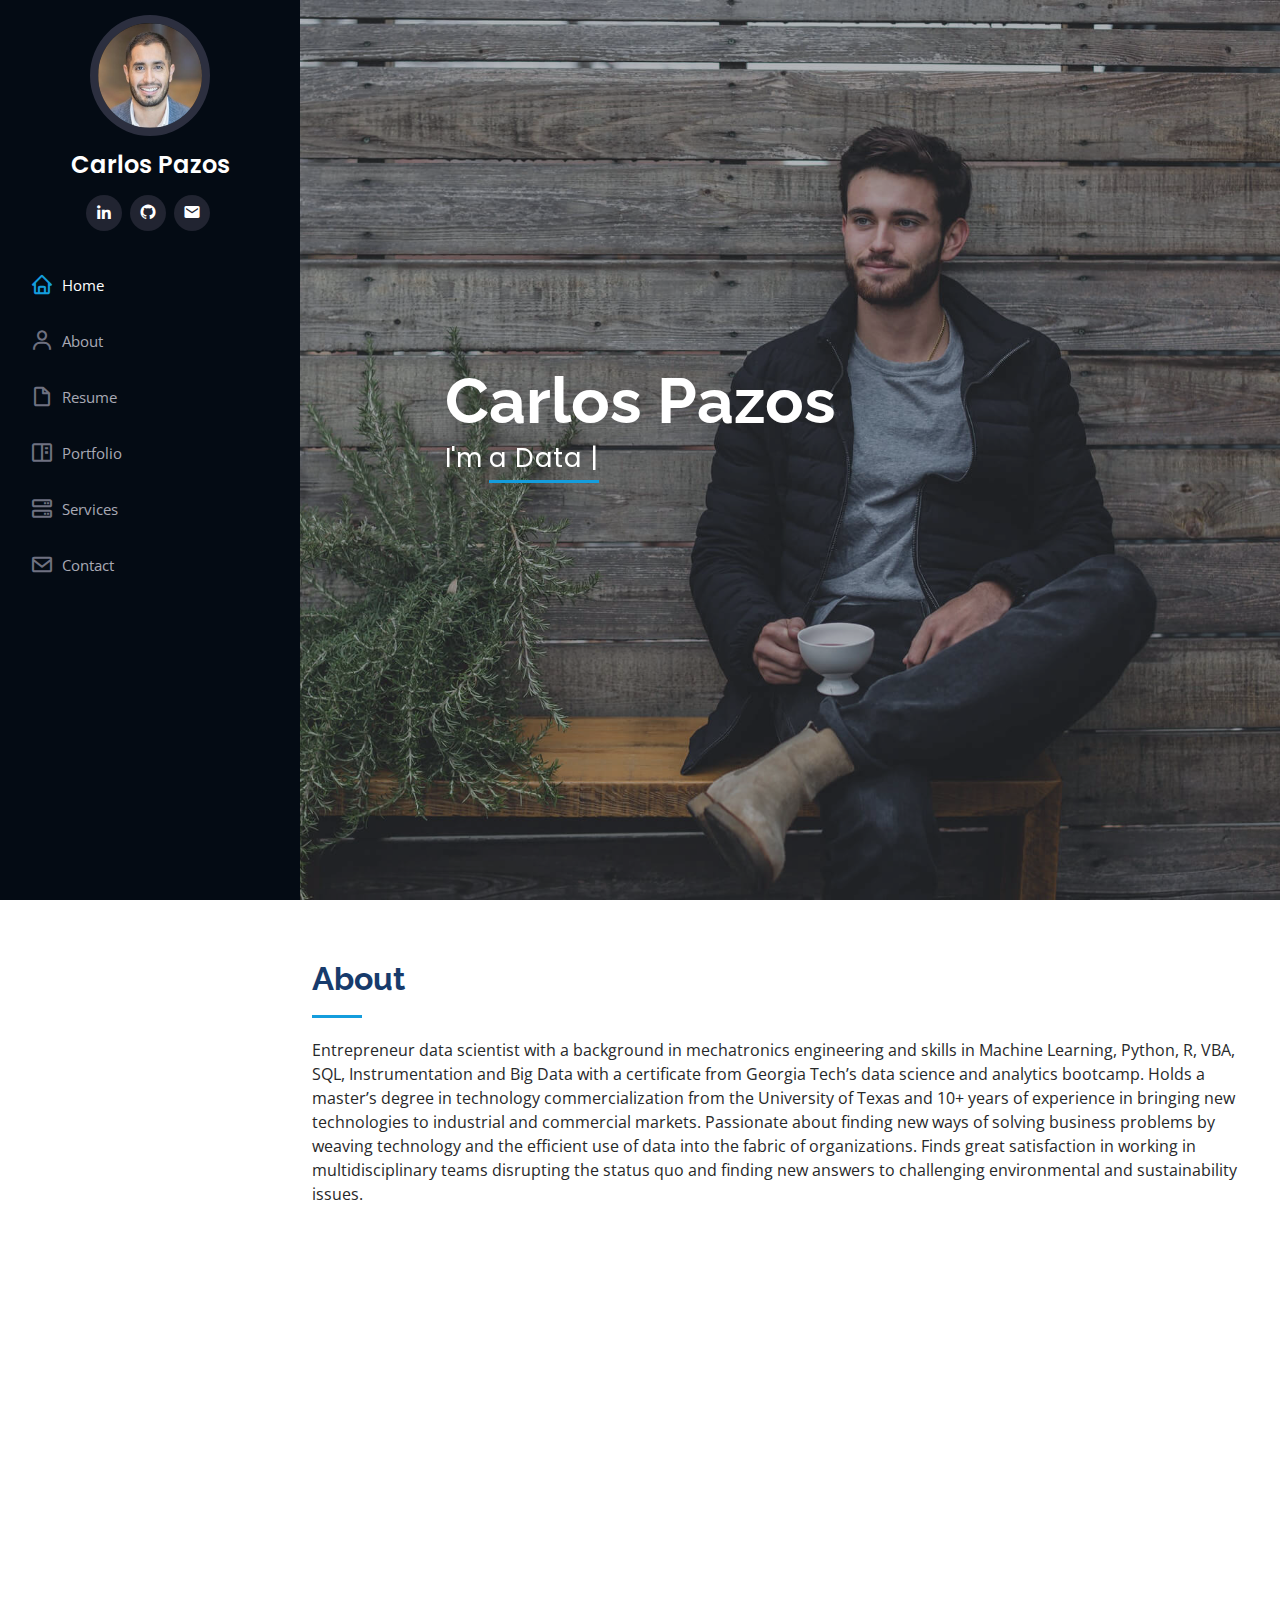
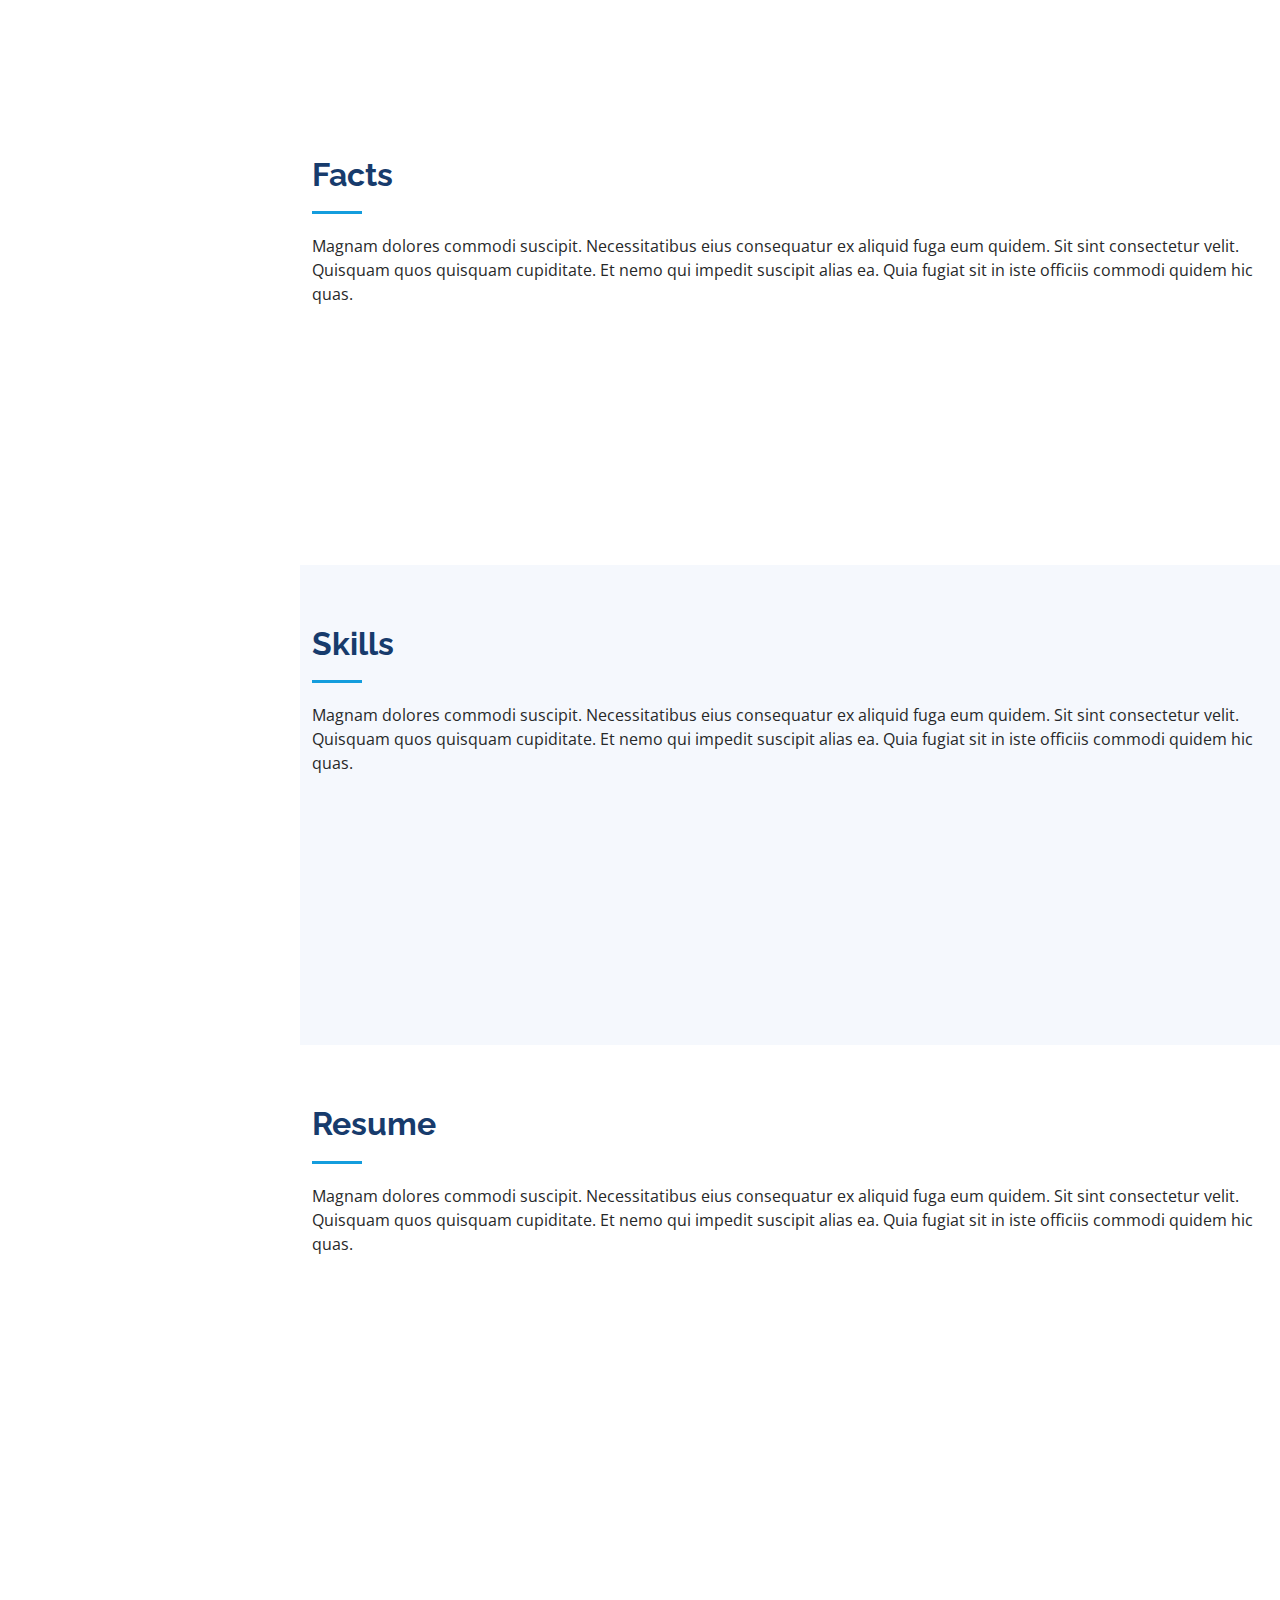
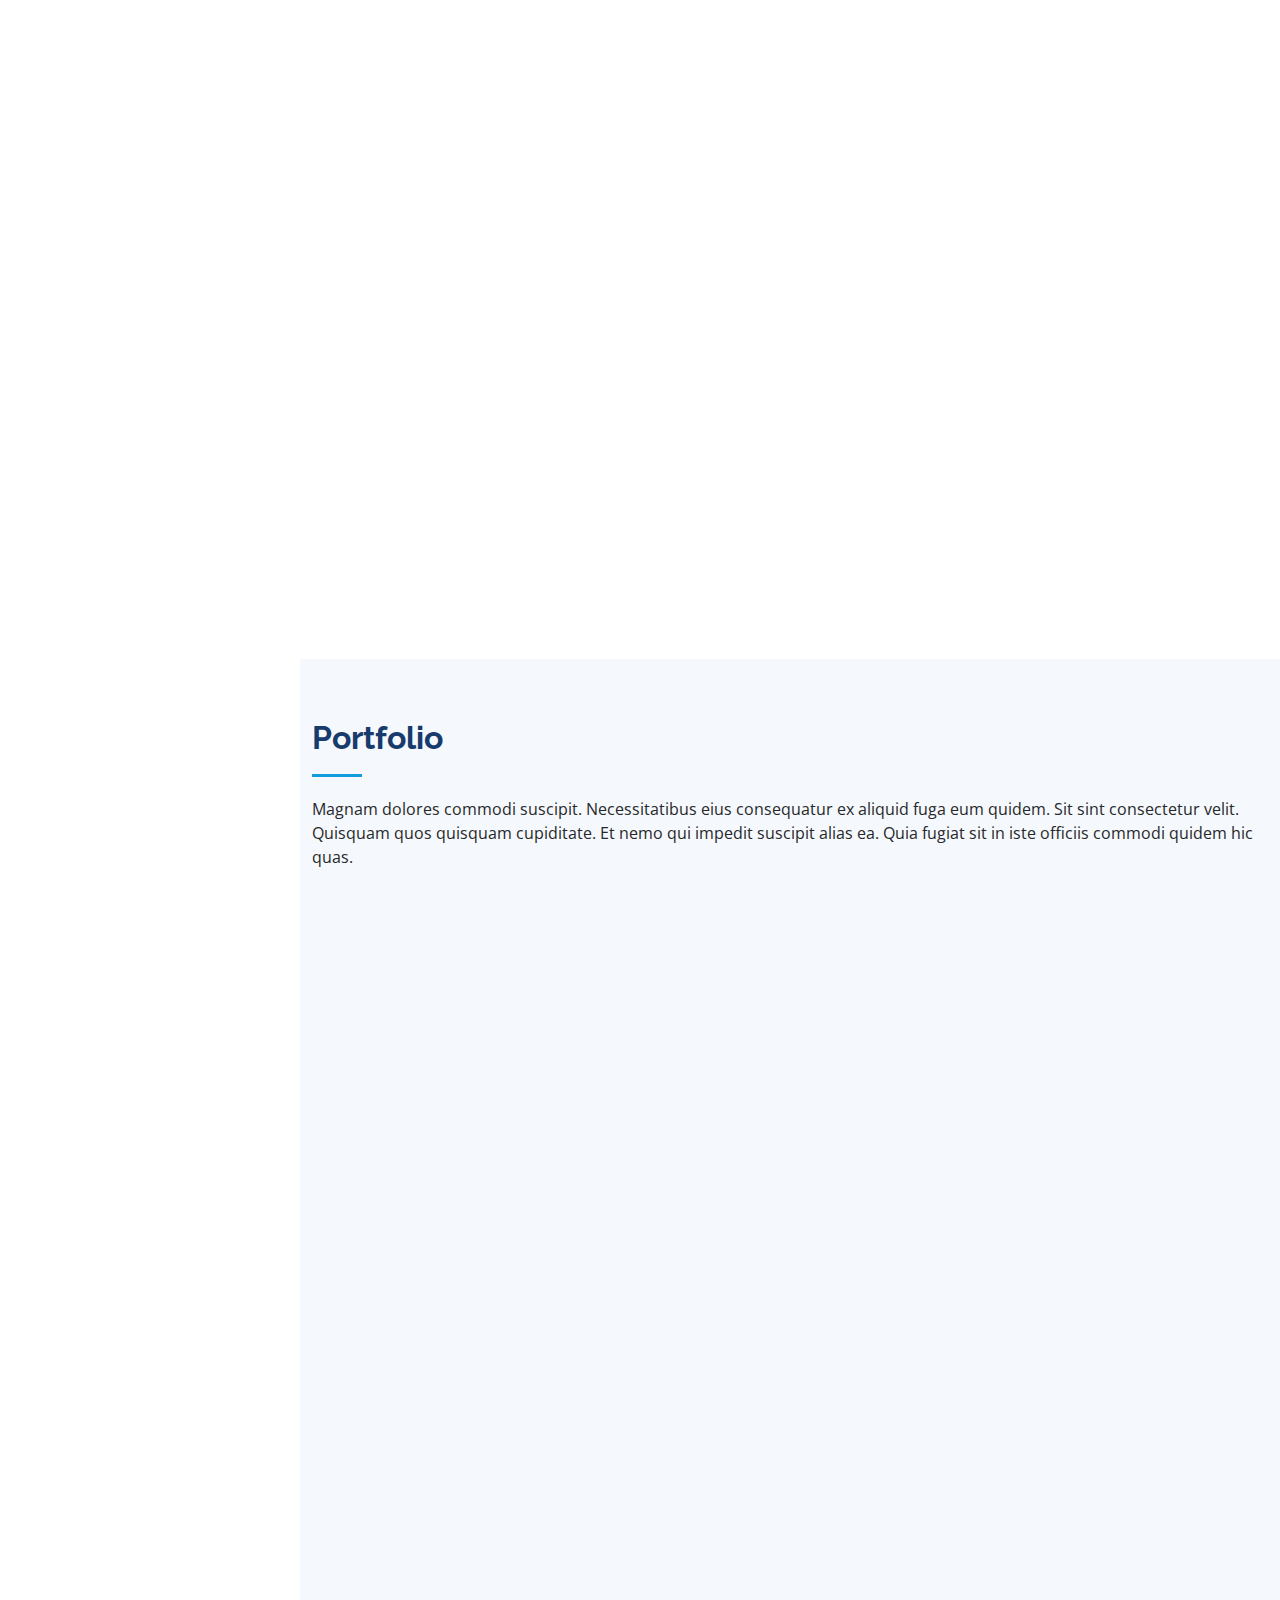
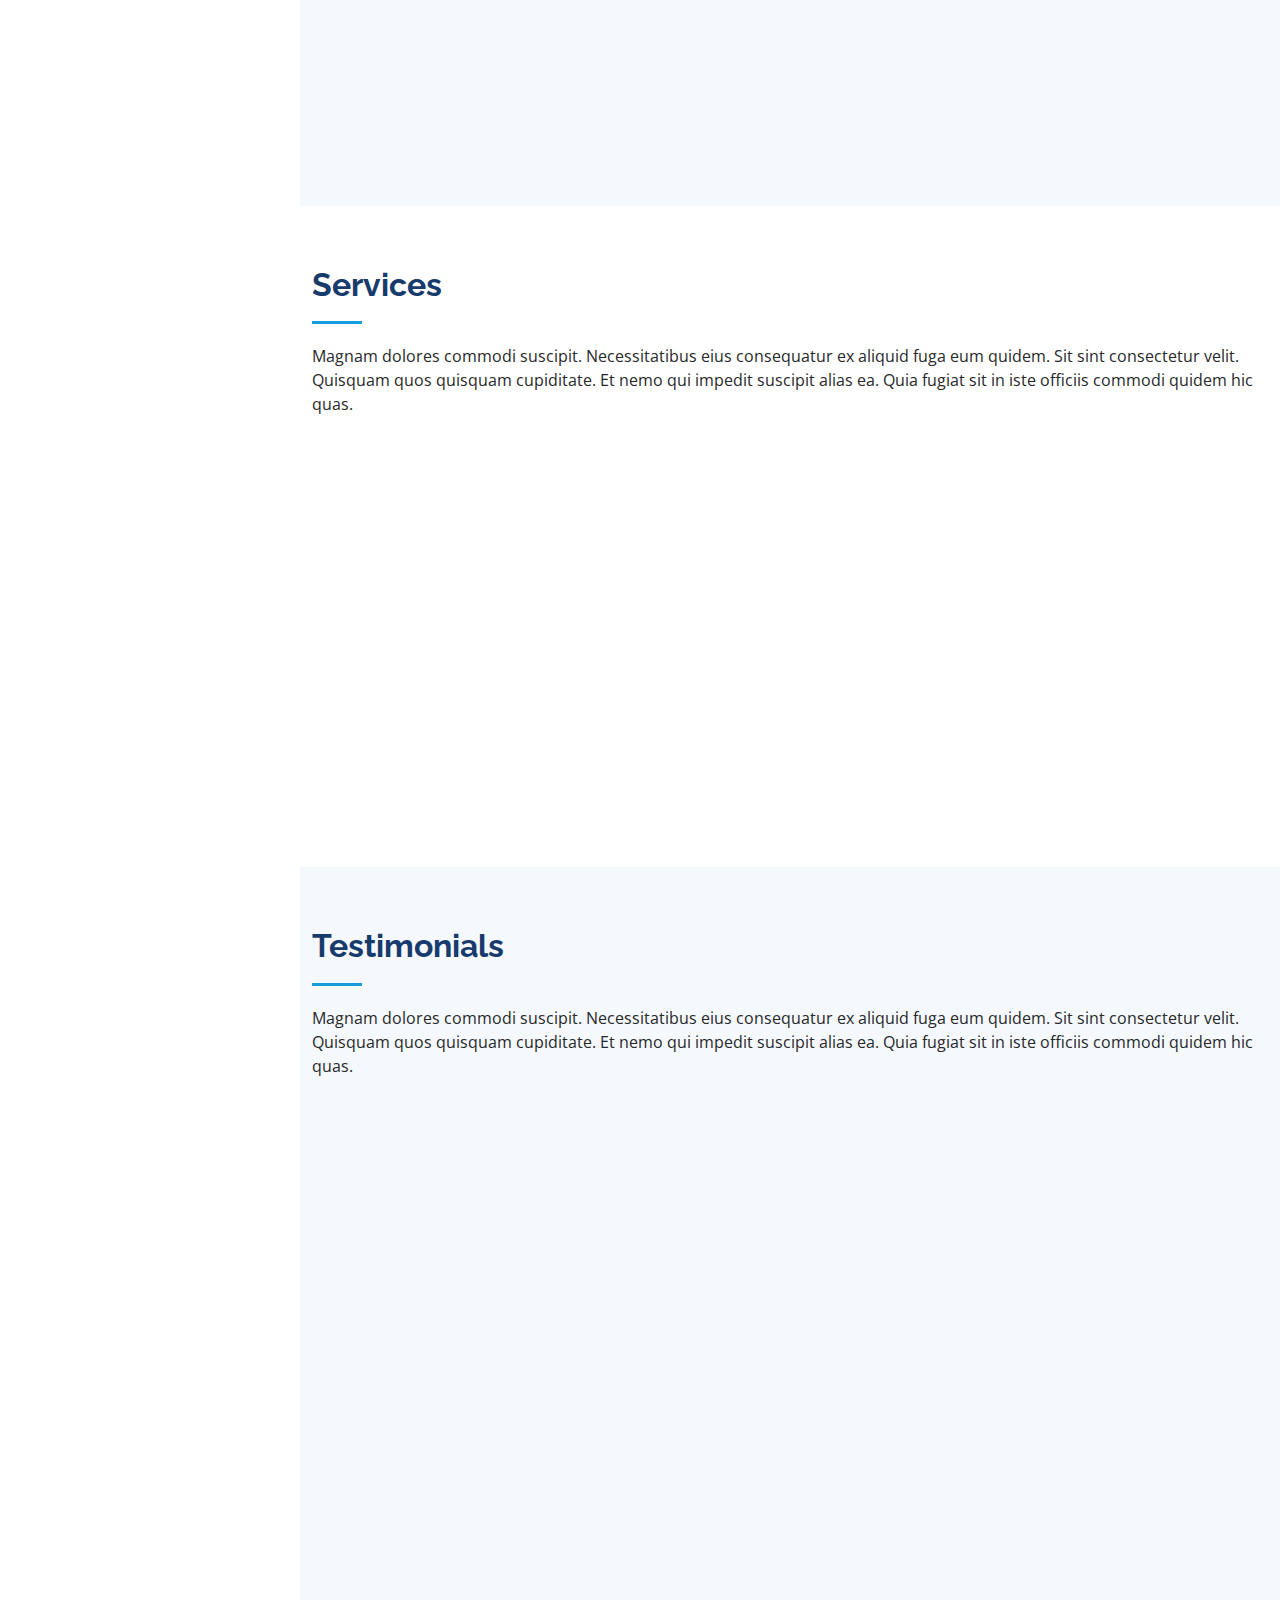
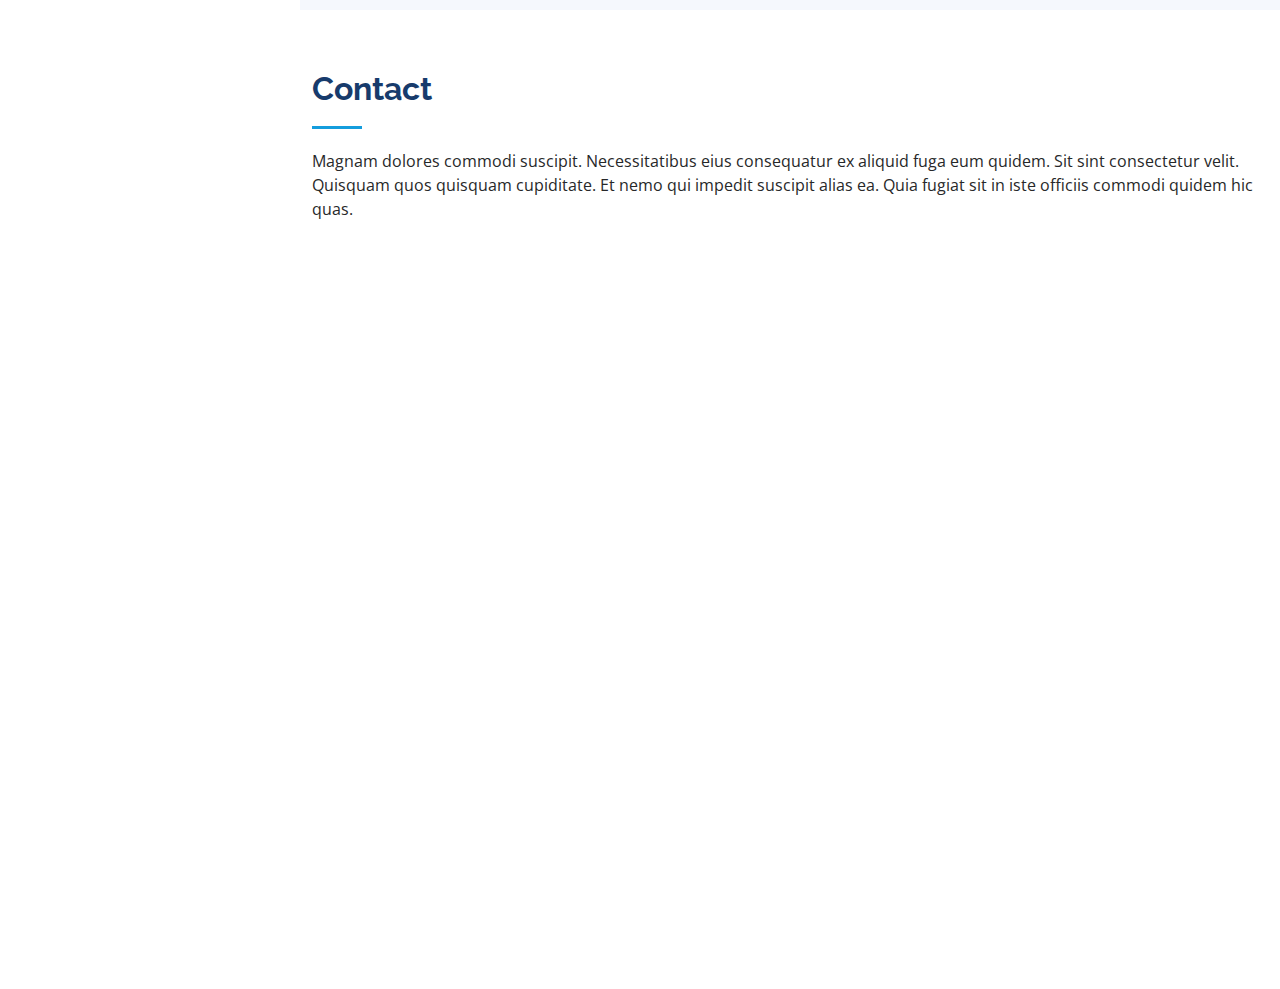
==== commit eb31d8a5: "clean" ====
--- a/index.html
+++ b/index.html
@@ -253,11 +253,7 @@
             <div class="resume-item pb-0">
               <h4>Carlos Pazos</h4>
               <p><em>Product Marketing Management Professional | Passionate About Commercializing Emerging Technologies | Citizen Data Scientist | Experienced Industrial Automation Product Marketeer | Python and LabVIEW Programmer</em></p>
-              <ul>
-                <li>Atlanta, GA</li>
-                <li>(512) 375-1021</li>
-                <li><a href="mailto:cpazoszarain@gmail.com">cpazoszarain@gmail.com</a></li>
-              </ul>
+              
             </div>
 
             <h3 class="resume-title">Education</h3>
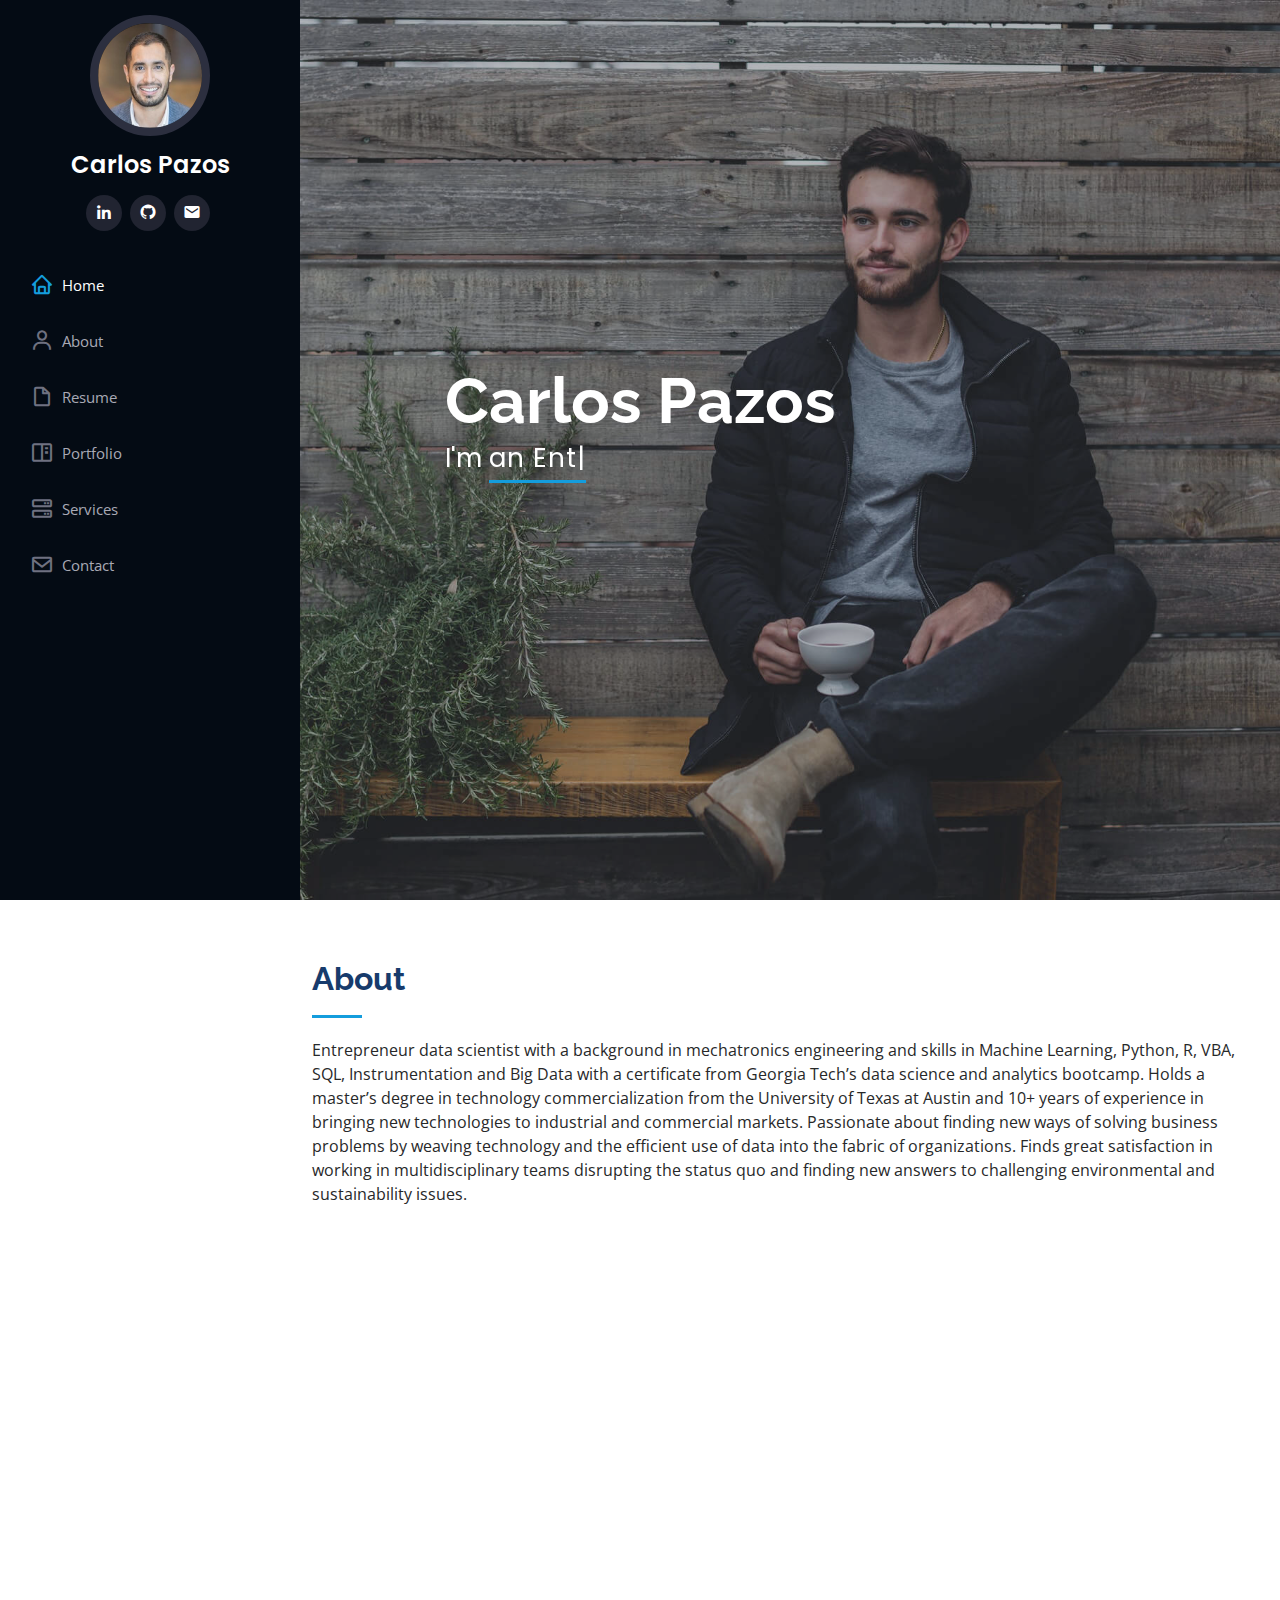
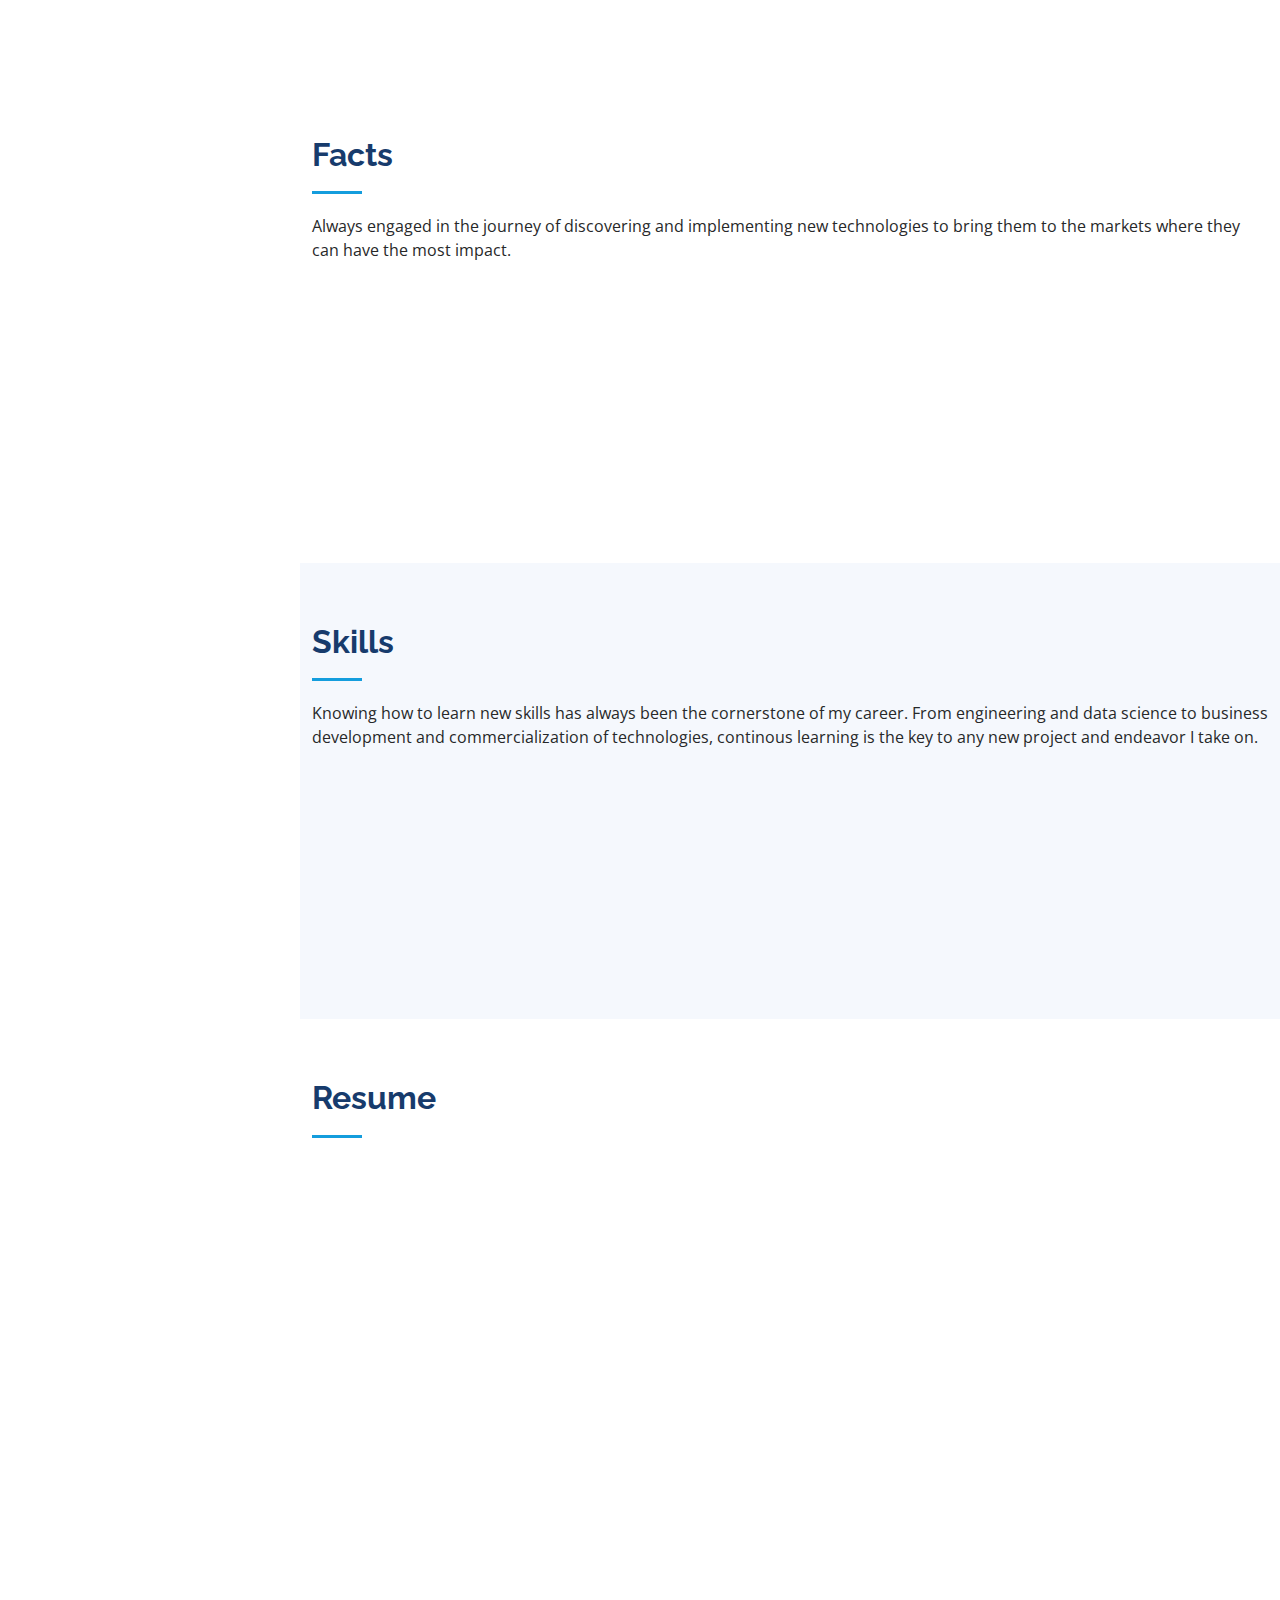
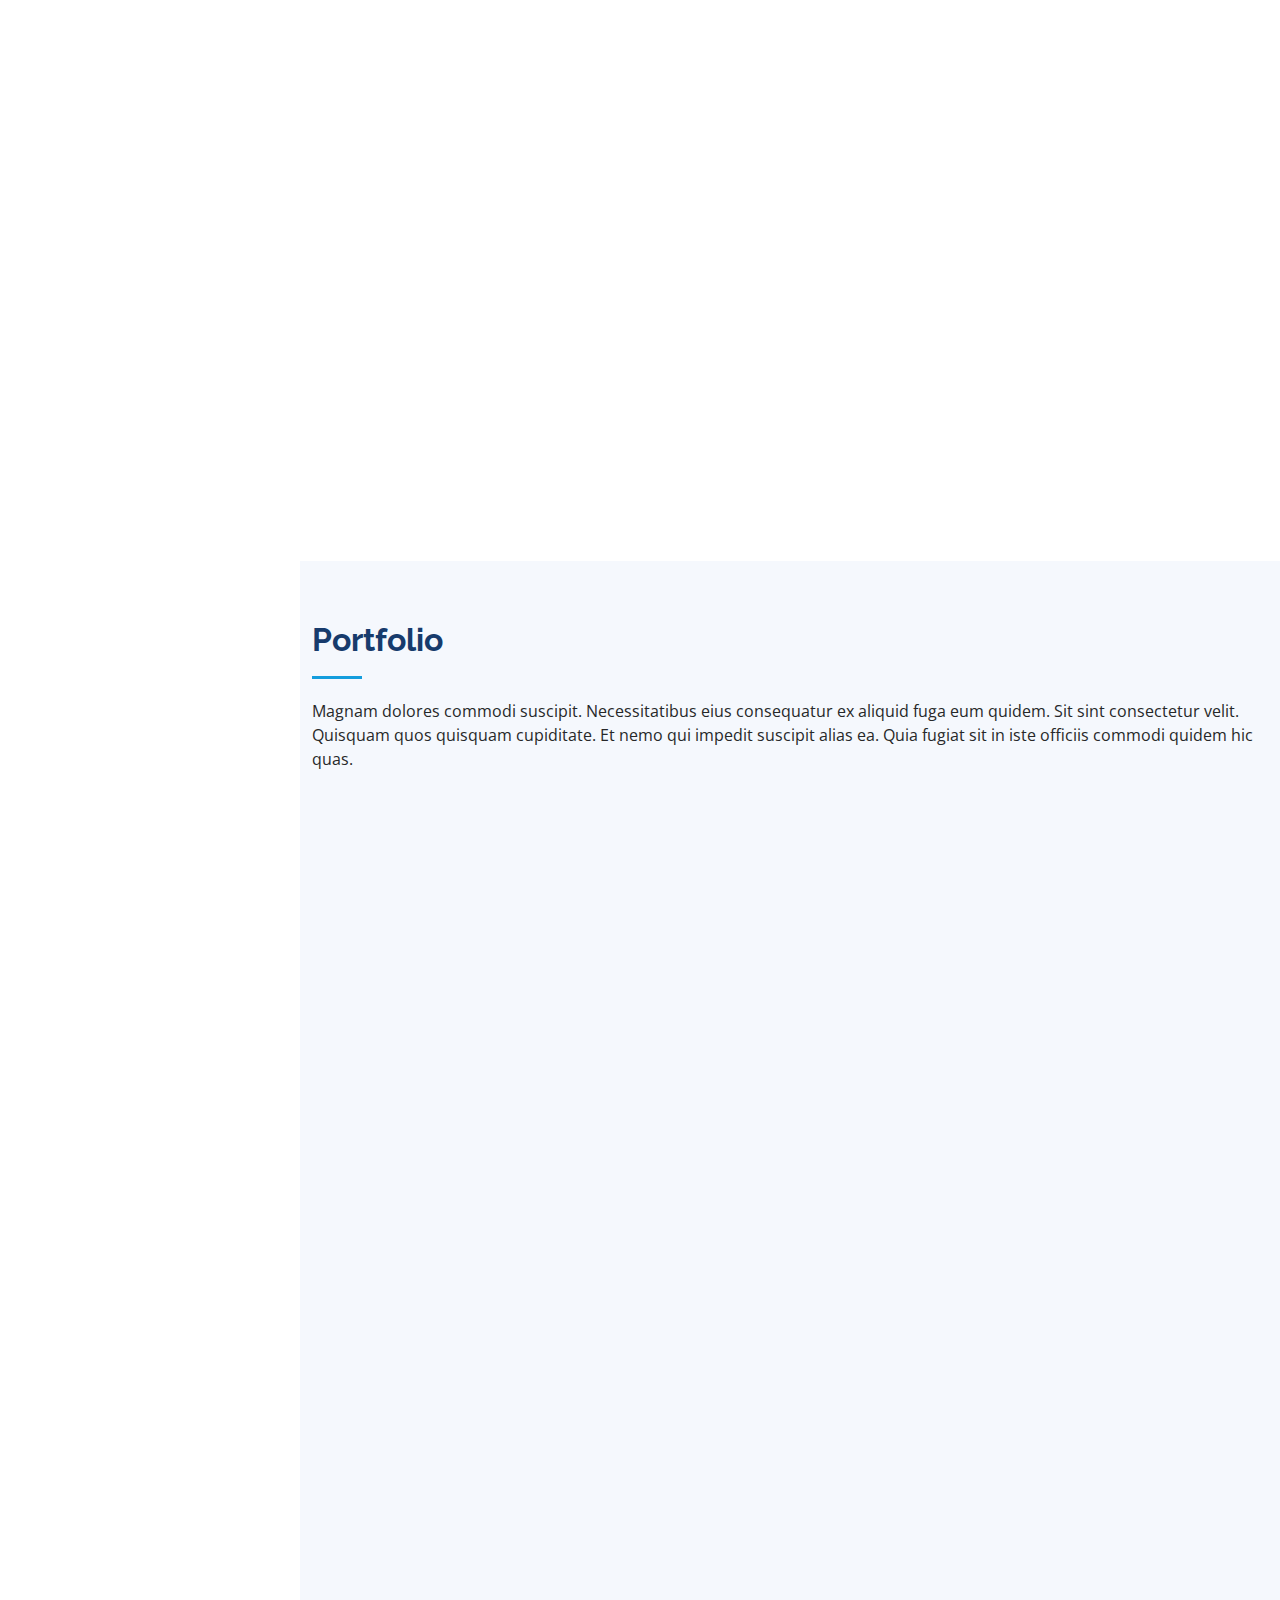
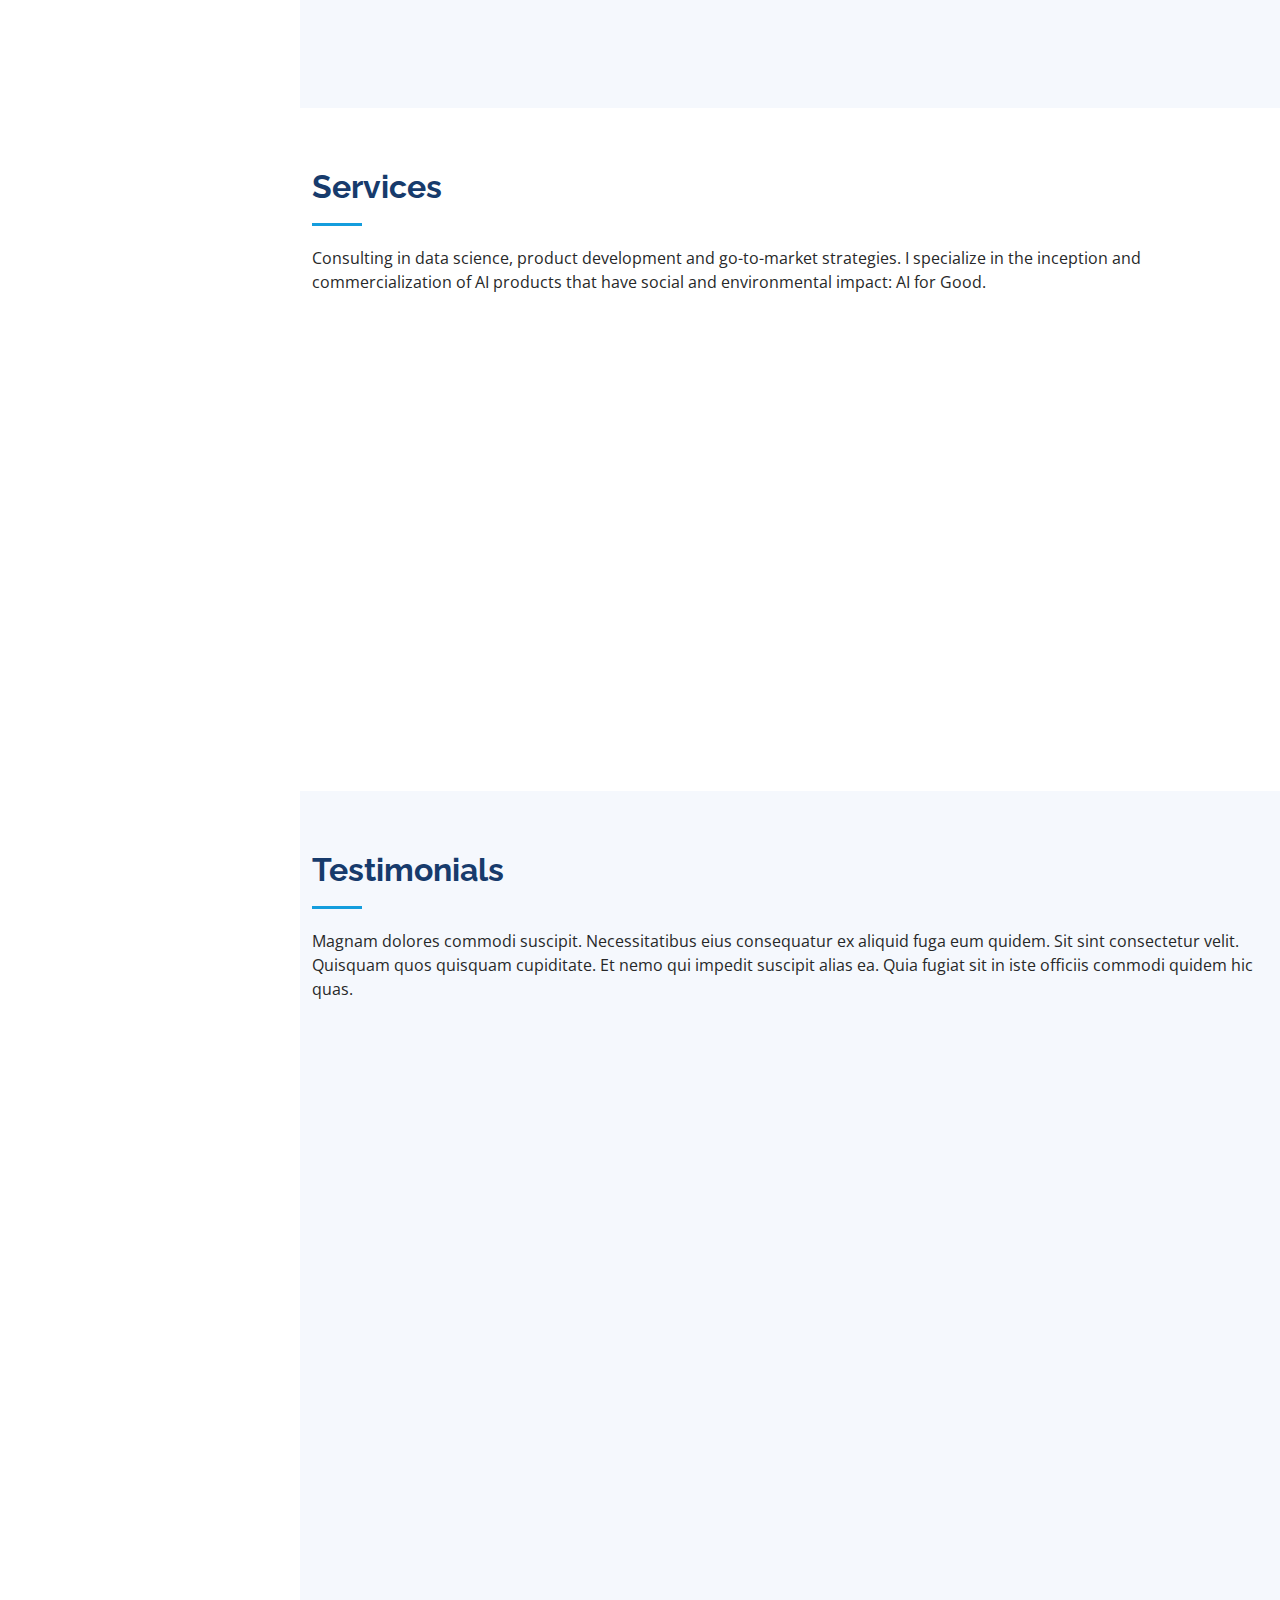
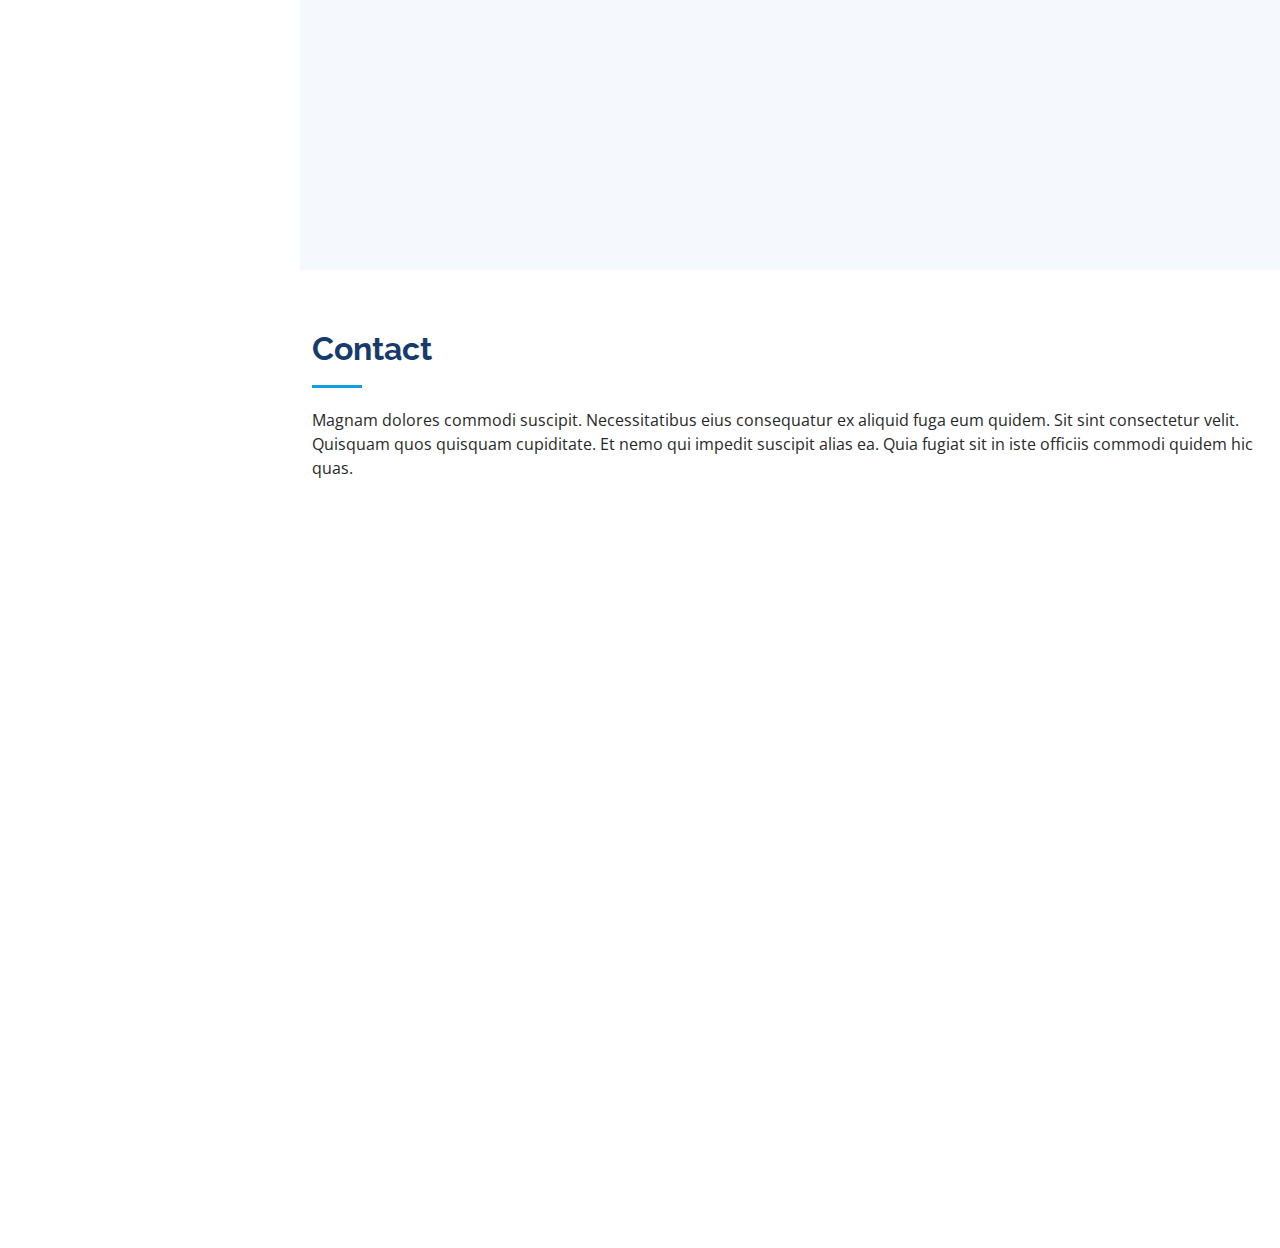
==== commit 5319c11a: "Home Updates" ====
--- a/index.html
+++ b/index.html
@@ -71,7 +71,7 @@
   <section id="hero" class="d-flex flex-column justify-content-center align-items-center">
     <div class="hero-container" data-aos="fade-in">
       <h1>Carlos Pazos</h1>
-      <p>I'm <span class="typed" data-typed-items="a Data Scientist, a Business Developer, a Technologist, a Freelancer, an Entrepreneur, a Consultant"></span></p>
+      <p>I'm <span class="typed" data-typed-items="an Entrepreneur, a Data Scientist, a Business Developer, a Technologist, a Freelancer, a Consultant"></span></p>
     </div>
   </section><!-- End Hero -->
 
@@ -83,40 +83,36 @@
 
         <div class="section-title">
           <h2>About</h2>
-          <p>Entrepreneur data scientist with a background in mechatronics engineering and skills in Machine Learning, Python, R, VBA, SQL, Instrumentation and Big Data with a certificate from Georgia Tech’s data science and analytics bootcamp.  Holds a master’s degree in technology commercialization from the University of Texas and 10+ years of experience in bringing new technologies to industrial and commercial markets.  Passionate about finding new ways of solving business problems by weaving technology and the efficient use of data into the fabric of organizations. Finds great satisfaction in working in multidisciplinary teams disrupting the status quo and finding new answers to challenging environmental and sustainability issues.</p>
+          <p>Entrepreneur data scientist with a background in mechatronics engineering and skills in Machine Learning, Python, R, VBA, SQL, Instrumentation and Big Data with a certificate from Georgia Tech’s data science and analytics bootcamp.  Holds a master’s degree in technology commercialization from the University of Texas at Austin and 10+ years of experience in bringing new technologies to industrial and commercial markets.  Passionate about finding new ways of solving business problems by weaving technology and the efficient use of data into the fabric of organizations. Finds great satisfaction in working in multidisciplinary teams disrupting the status quo and finding new answers to challenging environmental and sustainability issues.</p>
         </div>
 
         <div class="row">
           <div class="col-lg-4" data-aos="fade-right">
-            <img src="assets/img/profile-img.jpg" class="img-fluid" alt="">
+            <img src="assets/img/test2.png" class="img-fluid" alt="">
           </div>
           <div class="col-lg-8 pt-4 pt-lg-0 content" data-aos="fade-left">
-            <h3>Data Scientist | Business Developer | Consultant</h3>
+            <h3> Entrepreneur | Data Scientist | Business Developer</h3>
             <p class="font-italic">
-              Lorem ipsum dolor sit amet, consectetur adipiscing elit, sed do eiusmod tempor incididunt ut labore et dolore
-              magna aliqua.
+              Always eager and open to taking on new challenges, contributing to the adoption of AI approches applied to environmental and social problems as well as exploring the commercialization of new technologies.
             </p>
             <div class="row">
               <div class="col-lg-6">
                 <ul>
-                  <li><i class="bi bi-chevron-right"></i> <strong>Birthday:</strong> <span>October 13, 1984</span></li>
-                  <li><i class="bi bi-chevron-right"></i> <strong>Github:</strong> <span><a href='https://github.com/cpazoszarain7'>https://github.com/cpazoszarain7</a></span></li>
-                  <li><i class="bi bi-chevron-right"></i> <strong>Phone:</strong> <span>+512 365 1021</span></li>
+                  <li><i class="bi bi-chevron-right"></i> <strong>Date of Birth:</strong> <span>October 13, 1984</span></li>
                   <li><i class="bi bi-chevron-right"></i> <strong>City:</strong> <span>Atlanta,GA USA</span></li>
+                  <li><i class="bi bi-chevron-right"></i> <strong>Freelance:</strong> <span>Available</span></li>              
                 </ul>
               </div>
               <div class="col-lg-6">
                 <ul>
-                  <li><i class="bi bi-chevron-right"></i> <strong>Age:</strong> <span>36</span></li>
-                  <li><i class="bi bi-chevron-right"></i> <strong>Degree:</strong> <span>Master</span></li>
+                  <li><i class="bi bi-chevron-right"></i> <strong>Degree:</strong> <span>M.S. in Technology Commercialization</span></li>
                   <li><i class="bi bi-chevron-right"></i> <strong>Email:</strong> <span>cpazoszarain@gmail.com</span></li>
-                  <li><i class="bi bi-chevron-right"></i> <strong>Freelance:</strong> <span>Available</span></li>
+                  <li><i class="bi bi-chevron-right"></i> <strong>Github:</strong> <span><a href='https://github.com/cpazoszarain7'>https://github.com/cpazoszarain7</a></span></li>
                 </ul>
               </div>
             </div>
             <p>
-              Officiis eligendi itaque labore et dolorum mollitia officiis optio vero. Quisquam sunt adipisci omnis et ut. Nulla accusantium dolor incidunt officia tempore. Et eius omnis.
-              Cupiditate ut dicta maxime officiis quidem quia. Sed et consectetur qui quia repellendus itaque neque. Aliquid amet quidem ut quaerat cupiditate. Ab et eum qui repellendus omnis culpa magni laudantium dolores.
+              Technology touches and shapes more aspects of our lives than we can recognize. My mission is to make this synergy frictionless and transparent in such a way that technology is humanized to help us tackle our most pressing challenges with the ultimate goal of providing a better life for current and future generations.
             </p>
           </div>
         </div>
@@ -130,40 +126,40 @@
 
         <div class="section-title">
           <h2>Facts</h2>
-          <p>Magnam dolores commodi suscipit. Necessitatibus eius consequatur ex aliquid fuga eum quidem. Sit sint consectetur velit. Quisquam quos quisquam cupiditate. Et nemo qui impedit suscipit alias ea. Quia fugiat sit in iste officiis commodi quidem hic quas.</p>
+          <p>Always engaged in the journey of discovering and implementing new technologies to bring them to the markets where they can have the most impact.</p>
         </div>
 
         <div class="row no-gutters">
 
           <div class="col-lg-3 col-md-6 d-md-flex align-items-md-stretch" data-aos="fade-up">
             <div class="count-box">
-              <i class="bi bi-emoji-smile"></i>
-              <span data-purecounter-start="0" data-purecounter-end="232" data-purecounter-duration="1" class="purecounter"></span>
-              <p><strong>Happy Clients</strong> consequuntur quae</p>
+              <i class="bi bi-code-slash"></i>
+              <span data-purecounter-start="0" data-purecounter-end="20" data-purecounter-duration="1" class="purecounter"></span>
+              <p><strong>Software Technologies</strong> commercialized and managed</p>
             </div>
           </div>
 
           <div class="col-lg-3 col-md-6 d-md-flex align-items-md-stretch" data-aos="fade-up" data-aos-delay="100">
             <div class="count-box">
-              <i class="bi bi-journal-richtext"></i>
-              <span data-purecounter-start="0" data-purecounter-end="521" data-purecounter-duration="1" class="purecounter"></span>
-              <p><strong>Projects</strong> adipisci atque cum quia aut</p>
+              <i class="bi bi-gear-wide-connected"></i>
+              <span data-purecounter-start="0" data-purecounter-end="5" data-purecounter-duration="1" class="purecounter"></span>
+              <p><strong>Startups</strong> managing technology commercialization</p>
             </div>
           </div>
 
           <div class="col-lg-3 col-md-6 d-md-flex align-items-md-stretch" data-aos="fade-up" data-aos-delay="200">
             <div class="count-box">
-              <i class="bi bi-headset"></i>
-              <span data-purecounter-start="0" data-purecounter-end="1453" data-purecounter-duration="1" class="purecounter"></span>
-              <p><strong>Hours Of Support</strong> aut commodi quaerat</p>
+              <i class="bi bi-file-text"></i>
+              <span data-purecounter-start="0" data-purecounter-end="9" data-purecounter-duration="1" class="purecounter"></span>
+              <p><strong>Publications</strong> in international technology outlets</p>
             </div>
           </div>
 
           <div class="col-lg-3 col-md-6 d-md-flex align-items-md-stretch" data-aos="fade-up" data-aos-delay="300">
             <div class="count-box">
-              <i class="bi bi-alarm"></i>
-              <span data-purecounter-start="0" data-purecounter-end="32" data-purecounter-duration="1" class="purecounter"></span>
-              <p><strong>Hard Workers</strong> rerum asperiores dolor</p>
+              <i class="bi bi-award"></i>
+              <span data-purecounter-start="0" data-purecounter-end="5" data-purecounter-duration="1" class="purecounter"></span>
+              <p><strong>Degrees & Certifications</strong> technology and management related</p>
             </div>
           </div>
 
@@ -178,7 +174,7 @@
 
         <div class="section-title">
           <h2>Skills</h2>
-          <p>Magnam dolores commodi suscipit. Necessitatibus eius consequatur ex aliquid fuga eum quidem. Sit sint consectetur velit. Quisquam quos quisquam cupiditate. Et nemo qui impedit suscipit alias ea. Quia fugiat sit in iste officiis commodi quidem hic quas.</p>
+          <p>Knowing how to learn new skills has always been the cornerstone of my career. From engineering and data science to business development and commercialization of technologies, continous learning is the key to any new project and endeavor I take on.</p>
         </div>
 
         <div class="row skills-content">
@@ -186,16 +182,16 @@
           <div class="col-lg-6" data-aos="fade-up">
 
             <div class="progress">
-              <span class="skill">Data Science <i class="val">70%</i></span>
+              <span class="skill">Data Science <i class="val">75%</i></span>
+              <div class="progress-bar-wrap">
+                <div class="progress-bar" role="progressbar" aria-valuenow="75" aria-valuemin="0" aria-valuemax="100"></div>
+              </div>
+            </div>
+
+            <div class="progress">
+              <span class="skill">Machine Learning<i class="val">70%</i></span>
               <div class="progress-bar-wrap">
                 <div class="progress-bar" role="progressbar" aria-valuenow="70" aria-valuemin="0" aria-valuemax="100"></div>
-              </div>
-            </div>
-
-            <div class="progress">
-              <span class="skill">Machine Learning<i class="val">75%</i></span>
-              <div class="progress-bar-wrap">
-                <div class="progress-bar" role="progressbar" aria-valuenow="75" aria-valuemin="0" aria-valuemax="100"></div>
               </div>
             </div>
 
@@ -243,8 +239,7 @@
       <div class="container">
 
         <div class="section-title">
-          <h2>Resume</h2>
-          <p>Magnam dolores commodi suscipit. Necessitatibus eius consequatur ex aliquid fuga eum quidem. Sit sint consectetur velit. Quisquam quos quisquam cupiditate. Et nemo qui impedit suscipit alias ea. Quia fugiat sit in iste officiis commodi quidem hic quas.</p>
+          <h2>Resume</h2>          
         </div>
 
         <div class="row">
@@ -385,9 +380,9 @@
 
           <div class="col-lg-4 col-md-6 portfolio-item filter-app">
             <div class="portfolio-wrap">
-              <img src="assets/img/portfolio/portfolio-1.jpg" class="img-fluid" alt="">
-              <div class="portfolio-links">
-                <a href="assets/img/portfolio/portfolio-1.jpg" data-gallery="portfolioGallery" class="portfolio-lightbox" title="App 1"><i class="bx bx-plus"></i></a>
+              <img src="assets/img/portfolio/Portfolio-Sumo-1.png" class="img-fluid" alt="">
+              <div class="portfolio-links">
+                <a href="assets/img/portfolio/Portfolio-Sumo-1.png" data-gallery="portfolioGallery" class="portfolio-lightbox" title="Grand Sumo Basho 1983-2021"><i class="bx bx-plus"></i></a>
                 <a href="portfolio-details.html" title="More Details"><i class="bx bx-link"></i></a>
               </div>
             </div>
@@ -484,39 +479,39 @@
 
         <div class="section-title">
           <h2>Services</h2>
-          <p>Magnam dolores commodi suscipit. Necessitatibus eius consequatur ex aliquid fuga eum quidem. Sit sint consectetur velit. Quisquam quos quisquam cupiditate. Et nemo qui impedit suscipit alias ea. Quia fugiat sit in iste officiis commodi quidem hic quas.</p>
+          <p>Consulting in data science, product development and go-to-market strategies. I specialize in the inception and commercialization of AI products that have social and environmental impact: AI for Good.</p>
         </div>
 
         <div class="row">
           <div class="col-lg-4 col-md-6 icon-box" data-aos="fade-up">
-            <div class="icon"><i class="bi bi-briefcase"></i></div>
-            <h4 class="title"><a href="">Lorem Ipsum</a></h4>
-            <p class="description">Voluptatum deleniti atque corrupti quos dolores et quas molestias excepturi sint occaecati cupiditate non provident</p>
+            <div class="icon"><i class="bi bi-gear-wide"></i></div>
+            <h4 class="title"><a href="">Data Wrangling</a></h4>
+            <p class="description">Evaluation and aggregation of structured and unstructured data including unconventional data sources that could be associated to the project at hand</p>
           </div>
           <div class="col-lg-4 col-md-6 icon-box" data-aos="fade-up" data-aos-delay="100">
-            <div class="icon"><i class="bi bi-card-checklist"></i></div>
-            <h4 class="title"><a href="">Dolor Sitema</a></h4>
-            <p class="description">Minim veniam, quis nostrud exercitation ullamco laboris nisi ut aliquip ex ea commodo consequat tarad limino ata</p>
+            <div class="icon"><i class="bi bi-bar-chart-line"></i></div>
+            <h4 class="title"><a href="">Data Exploration & Visualization</a></h4>
+            <p class="description">Exploration of data sources to uncover main drivers of observed behaviors, actionable insights and recommendations all available in straightforward, business-oriented dashboards</p>
           </div>
           <div class="col-lg-4 col-md-6 icon-box" data-aos="fade-up" data-aos-delay="200">
-            <div class="icon"><i class="bi bi-bar-chart"></i></div>
-            <h4 class="title"><a href="">Sed ut perspiciatis</a></h4>
-            <p class="description">Duis aute irure dolor in reprehenderit in voluptate velit esse cillum dolore eu fugiat nulla pariatur</p>
+            <div class="icon"><i class="bi bi-box"></i></div>
+            <h4 class="title"><a href="">Model Development</a></h4>
+            <p class="description">Application of relevant machine learning techniques to process the main data features and provide explainable, timely predictions relevant to the business</p>
           </div>
           <div class="col-lg-4 col-md-6 icon-box" data-aos="fade-up" data-aos-delay="300">
-            <div class="icon"><i class="bi bi-binoculars"></i></div>
-            <h4 class="title"><a href="">Magni Dolores</a></h4>
-            <p class="description">Excepteur sint occaecat cupidatat non proident, sunt in culpa qui officia deserunt mollit anim id est laborum</p>
+            <div class="icon"><i class="bi bi-power"></i></div>
+            <h4 class="title"><a href="">Model Operationalization</a></h4>
+            <p class="description">Putting the pieces together from data pipelines and model deployment to dashboarding and model maintenance</p>
           </div>
           <div class="col-lg-4 col-md-6 icon-box" data-aos="fade-up" data-aos-delay="400">
-            <div class="icon"><i class="bi bi-brightness-high"></i></div>
-            <h4 class="title"><a href="">Nemo Enim</a></h4>
-            <p class="description">At vero eos et accusamus et iusto odio dignissimos ducimus qui blanditiis praesentium voluptatum deleniti atque</p>
+            <div class="icon"><i class="bi bi-play-circle"></i></div>
+            <h4 class="title"><a href="">Productization</a></h4>
+            <p class="description">Moving from pilot to full-fledge deployment and productization at scale within an organization or in target markets</p>
           </div>
           <div class="col-lg-4 col-md-6 icon-box" data-aos="fade-up" data-aos-delay="500">
-            <div class="icon"><i class="bi bi-calendar4-week"></i></div>
-            <h4 class="title"><a href="">Eiusmod Tempor</a></h4>
-            <p class="description">Et harum quidem rerum facilis est et expedita distinctio. Nam libero tempore, cum soluta nobis est eligendi</p>
+            <div class="icon"><i class="bi bi-wallet2"></i></div>
+            <h4 class="title"><a href="">Monetization</a></h4>
+            <p class="description">Development of business and marketing plans for the launch and monetization of AI-based products</p>
           </div>
         </div>
 
@@ -539,12 +534,12 @@
               <div class="testimonial-item" data-aos="fade-up">
                 <p>
                   <i class="bx bxs-quote-alt-left quote-icon-left"></i>
-                  Proin iaculis purus consequat sem cure digni ssim donec porttitora entum suscipit rhoncus. Accusantium quam, ultricies eget id, aliquam eget nibh et. Maecen aliquam, risus at semper.
+                  Accomplishment is the word that comes to mind when I think about Carlos. Carlos and I worked together on the same team throughout our Master’s program. I was always impressed by his ability to get "stuff" done. He was working full time, switched jobs, travelling all over the world, yet I never had a worry if he or we would miss a project deadline. Carlos is dependable and always delivers. I learned a lot from working with him on how to be efficient with time and energy. Outside of work projects, Carlos had a smooth way of connecting with classmates, and I felt like he was easy to work with. Carlos would be an asset to any team.
                   <i class="bx bxs-quote-alt-right quote-icon-right"></i>
                 </p>
                 <img src="assets/img/testimonials/testimonials-1.jpg" class="testimonial-img" alt="">
-                <h3>Saul Goodman</h3>
-                <h4>Ceo &amp; Founder</h4>
+                <h3>Mathew Kottor</h3>
+                <h4>Director, Employee Innovation at USAA</h4>
               </div>
             </div><!-- End testimonial item -->
 
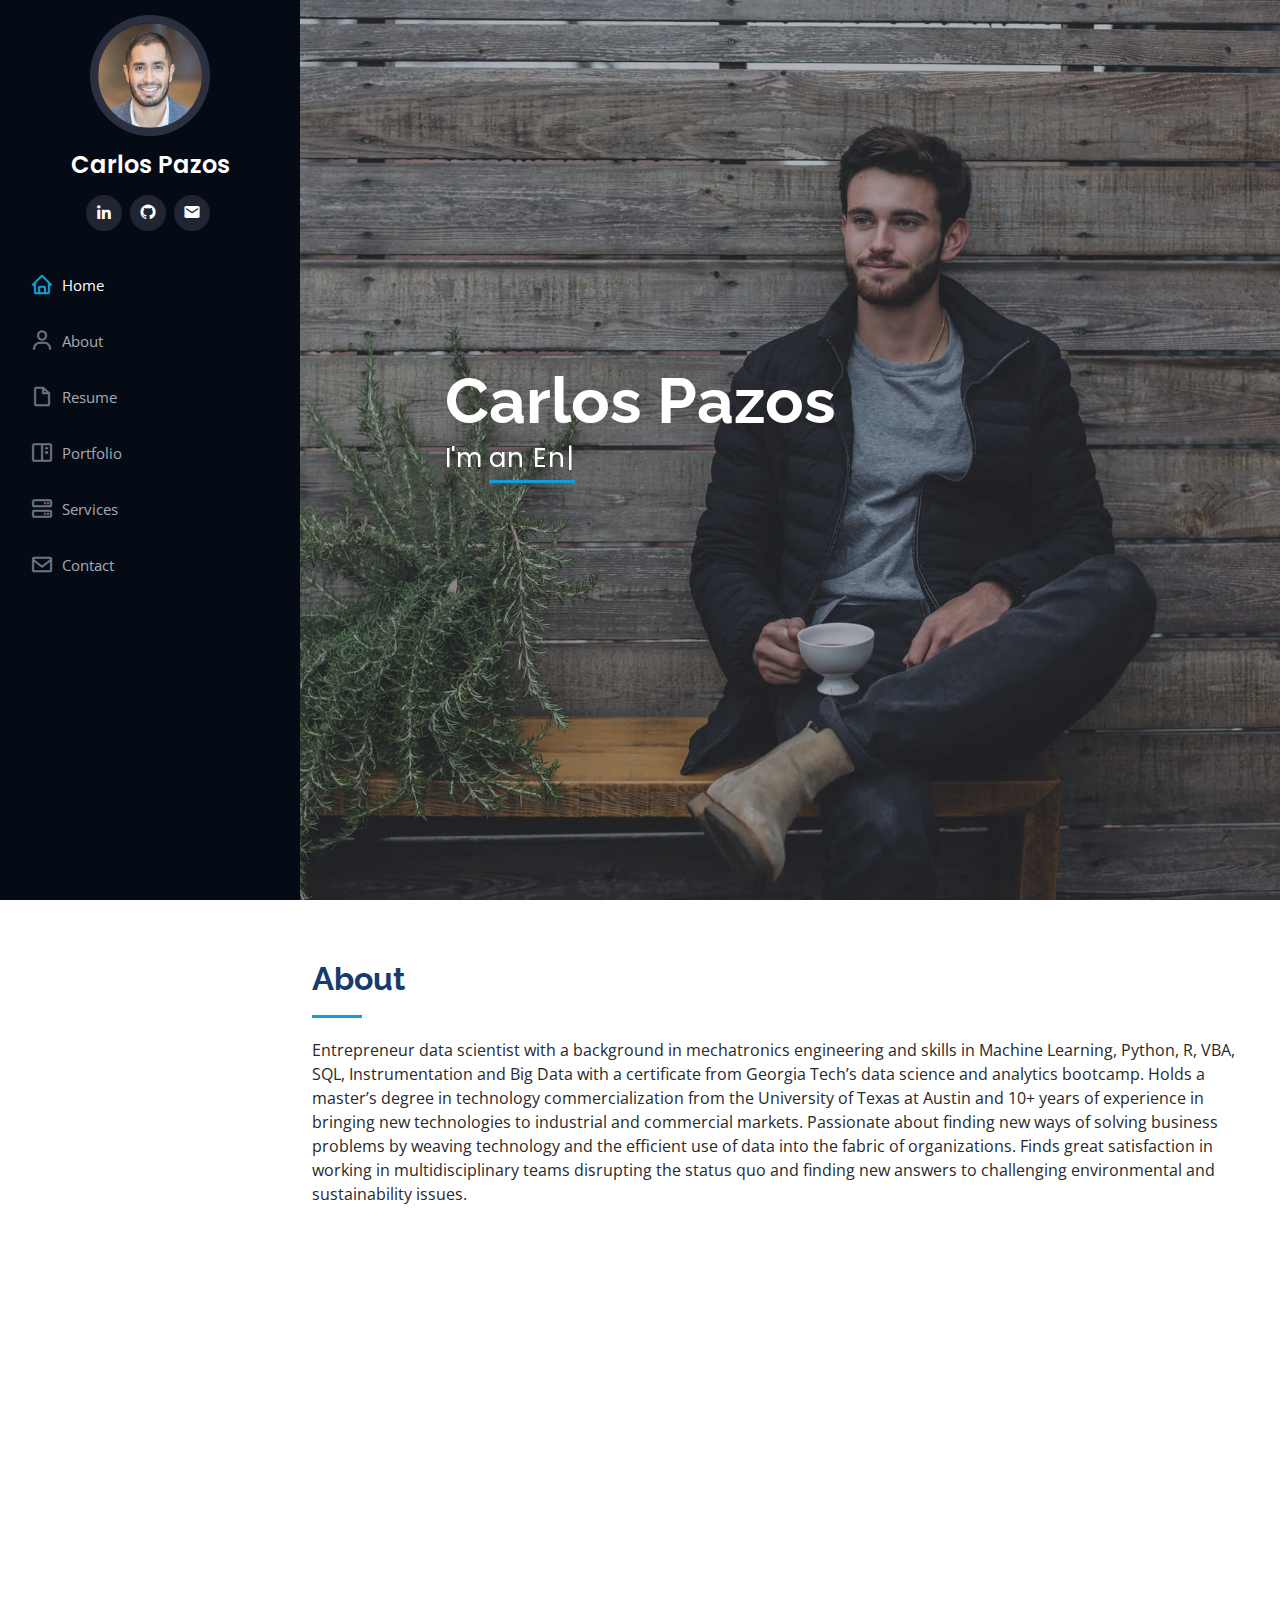
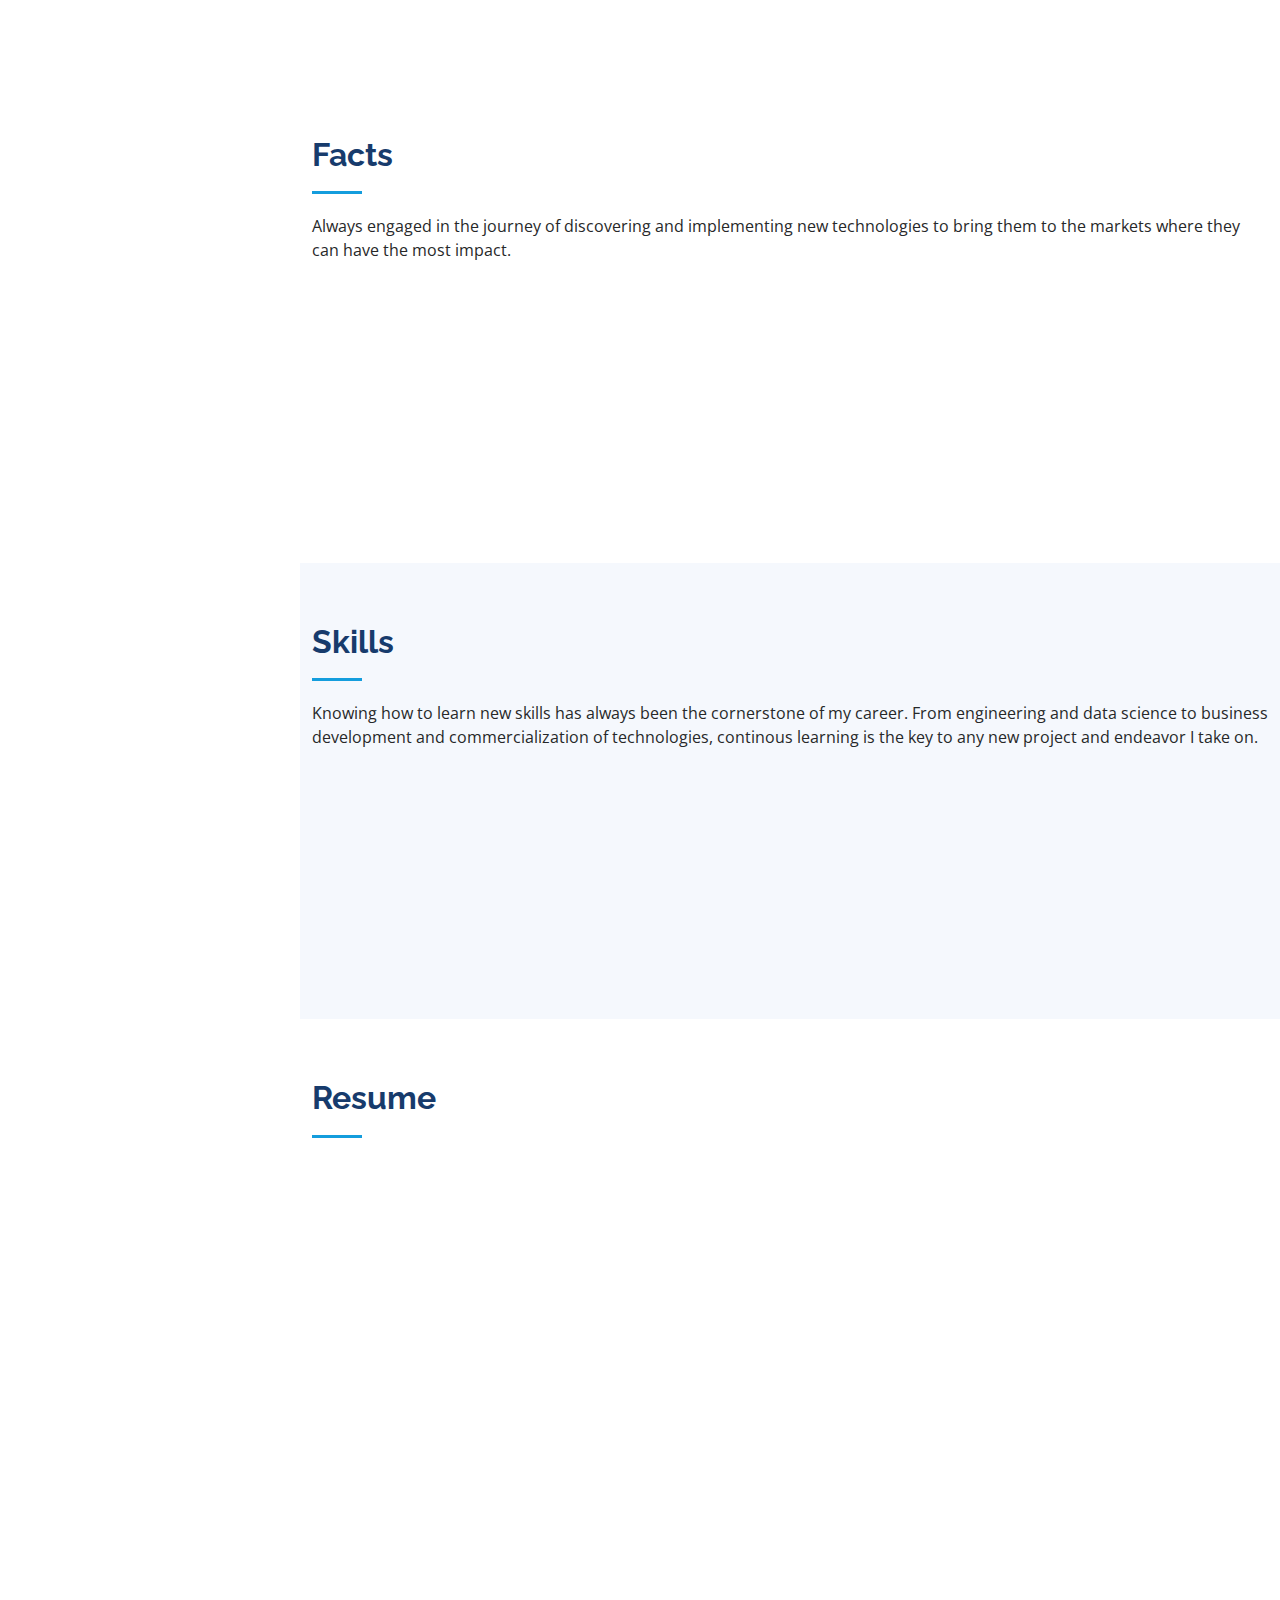
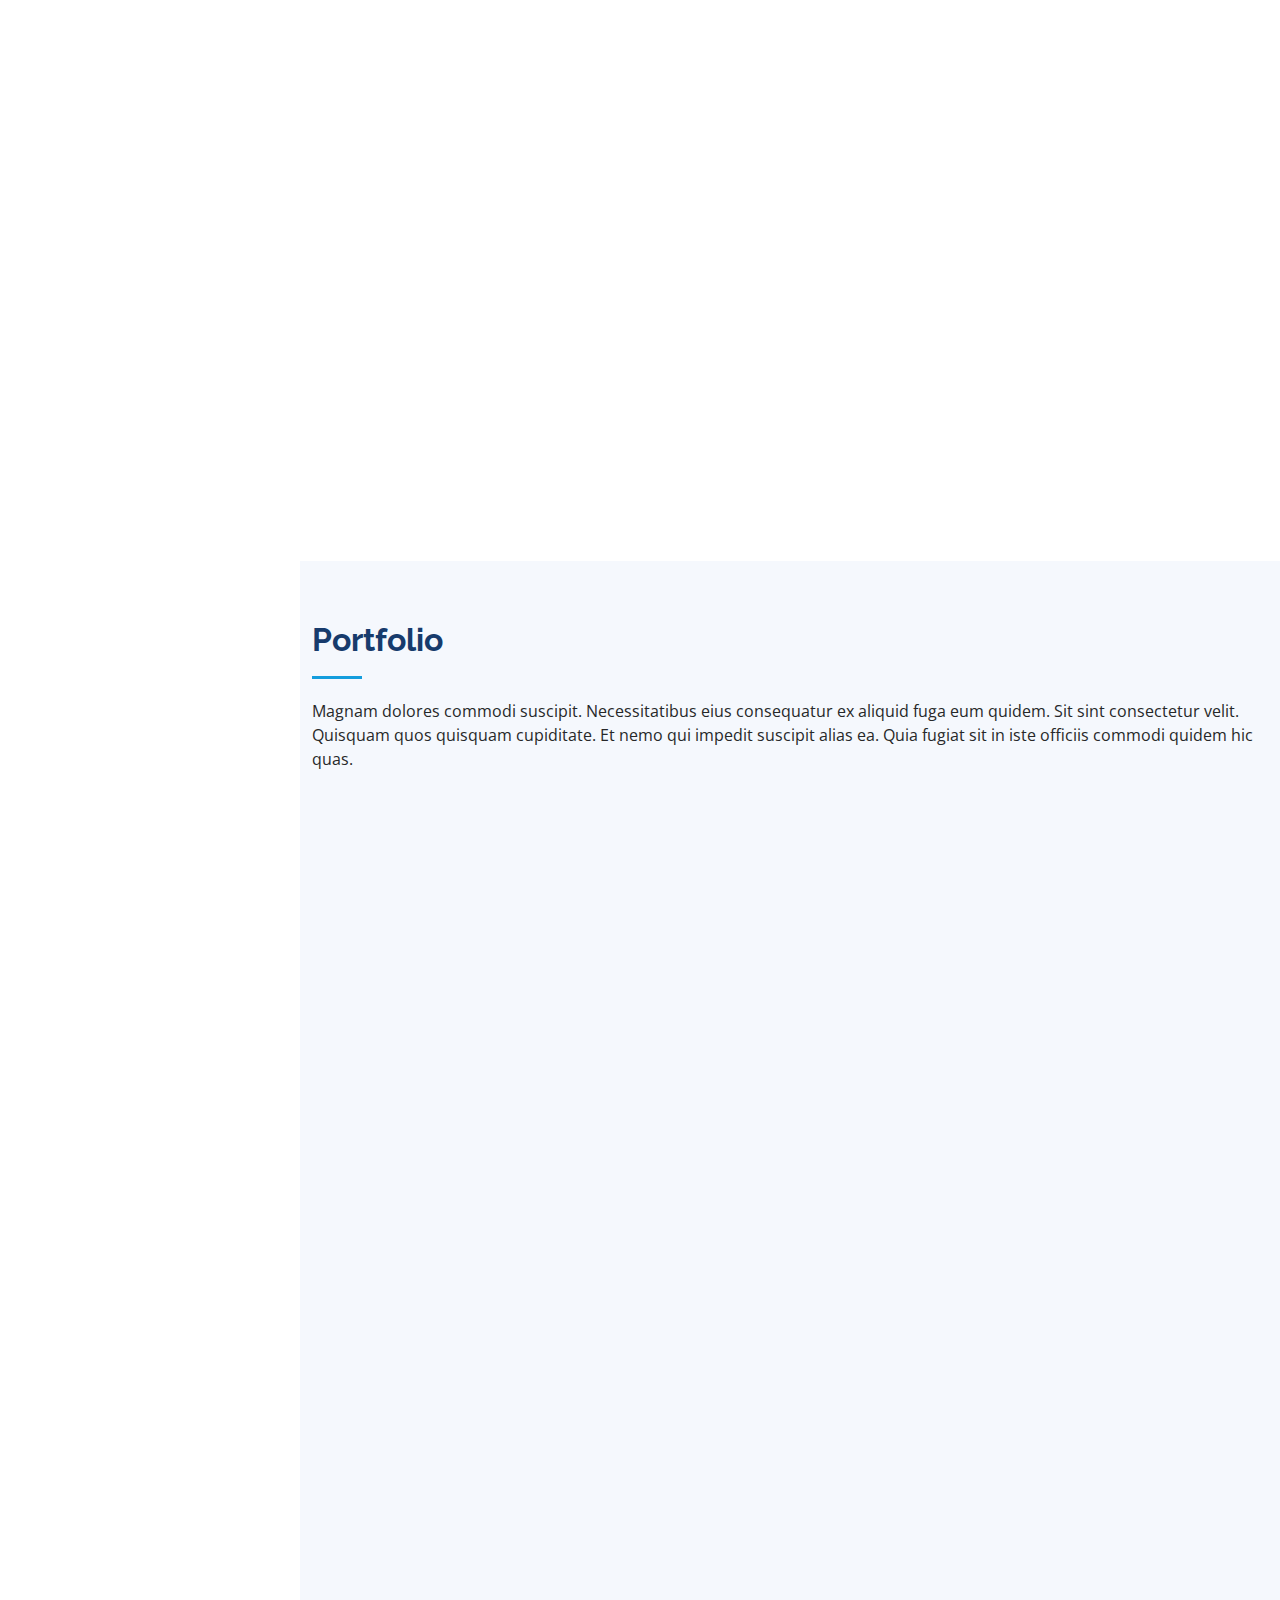
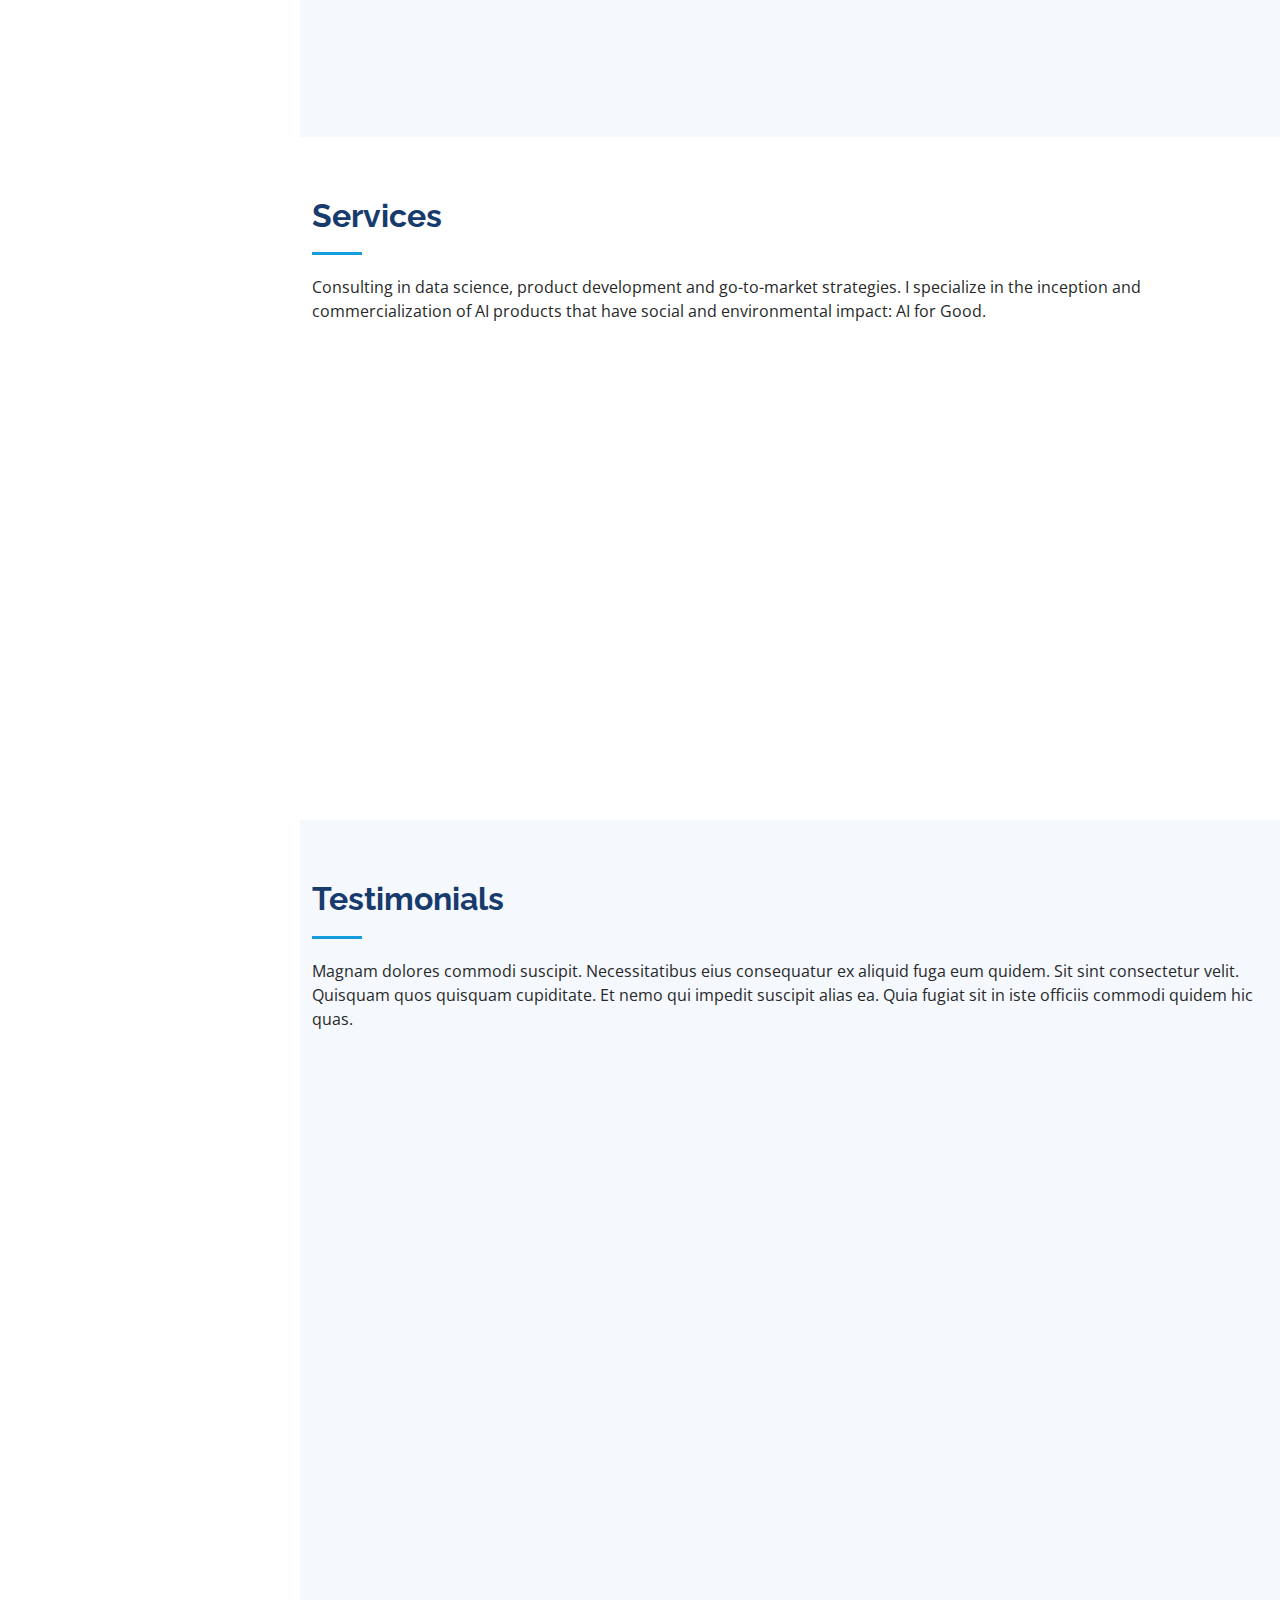
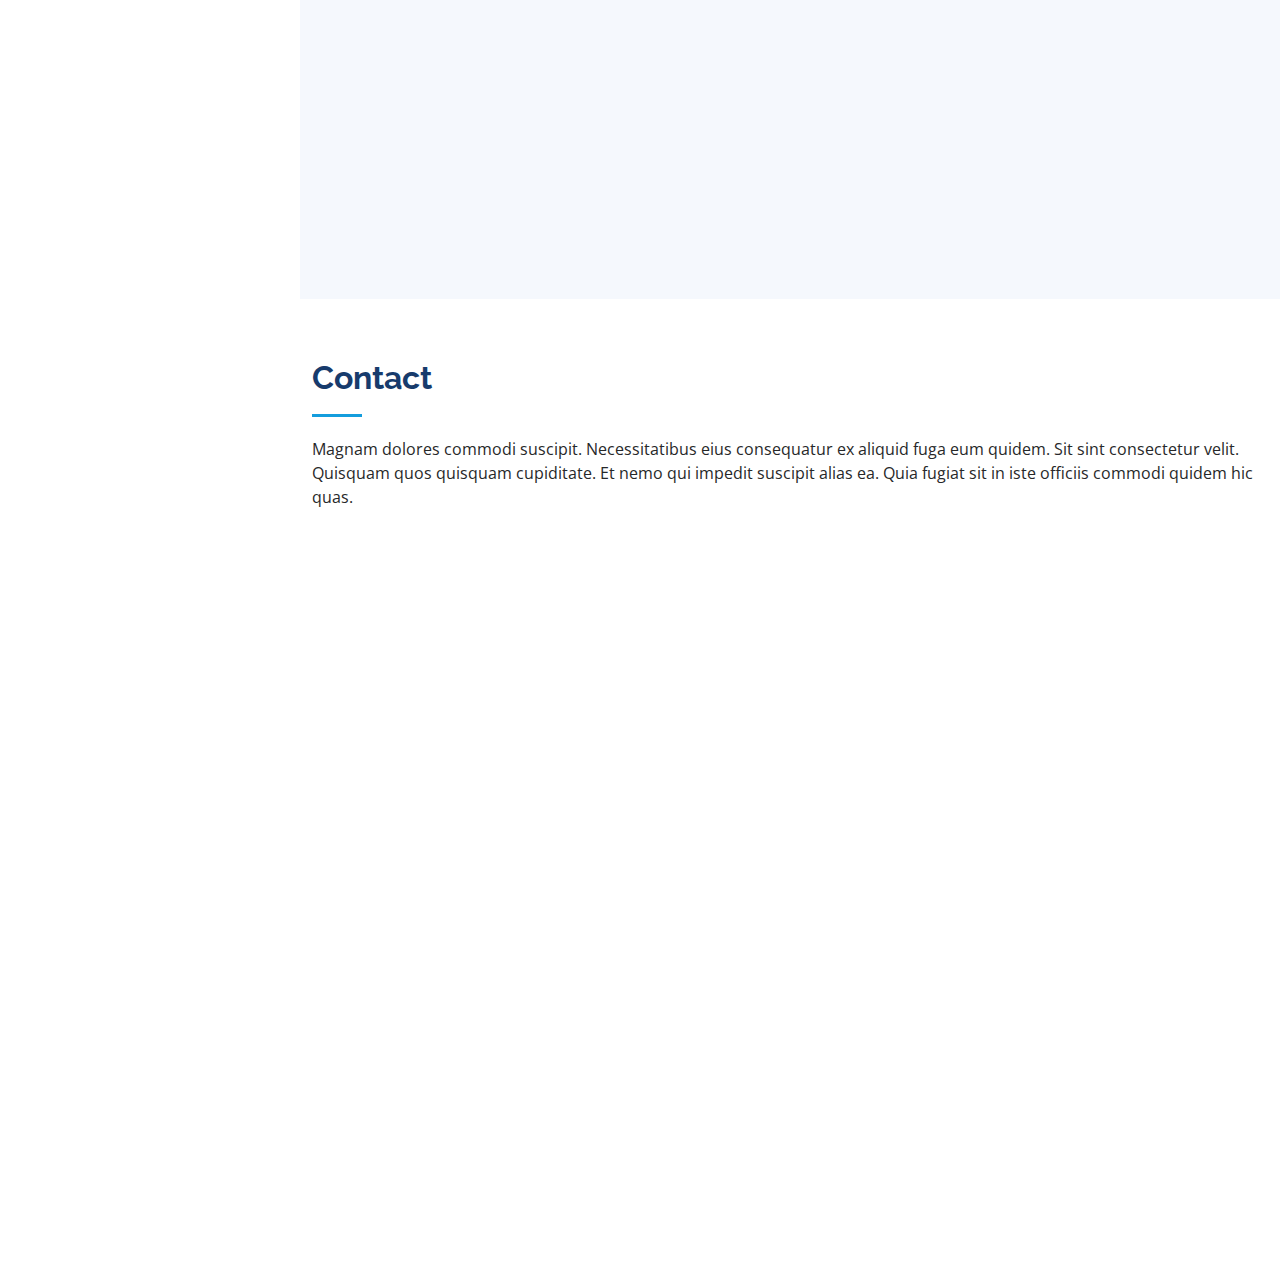
==== commit 46b3b1ec: "Uploaded Miniproject" ====
--- a/index.html
+++ b/index.html
@@ -380,10 +380,10 @@
 
           <div class="col-lg-4 col-md-6 portfolio-item filter-app">
             <div class="portfolio-wrap">
-              <img src="assets/img/portfolio/Portfolio-Sumo-1.png" class="img-fluid" alt="">
-              <div class="portfolio-links">
-                <a href="assets/img/portfolio/Portfolio-Sumo-1.png" data-gallery="portfolioGallery" class="portfolio-lightbox" title="Grand Sumo Basho 1983-2021"><i class="bx bx-plus"></i></a>
-                <a href="portfolio-details.html" title="More Details"><i class="bx bx-link"></i></a>
+              <img src="assets/img/portfolio/fraud_detection.png" class="img-fluid" alt="">
+              <div class="portfolio-links">
+                <a href="assets/img/portfolio/fraud_detection.png" data-gallery="portfolioGallery" class="portfolio-lightbox" title="Mini Project - Fraud Detection "><i class="bx bx-plus"></i></a>
+                <a href="miniproject_fraud_detection.html" title="More Details"><i class="bx bx-link"></i></a>
               </div>
             </div>
           </div>
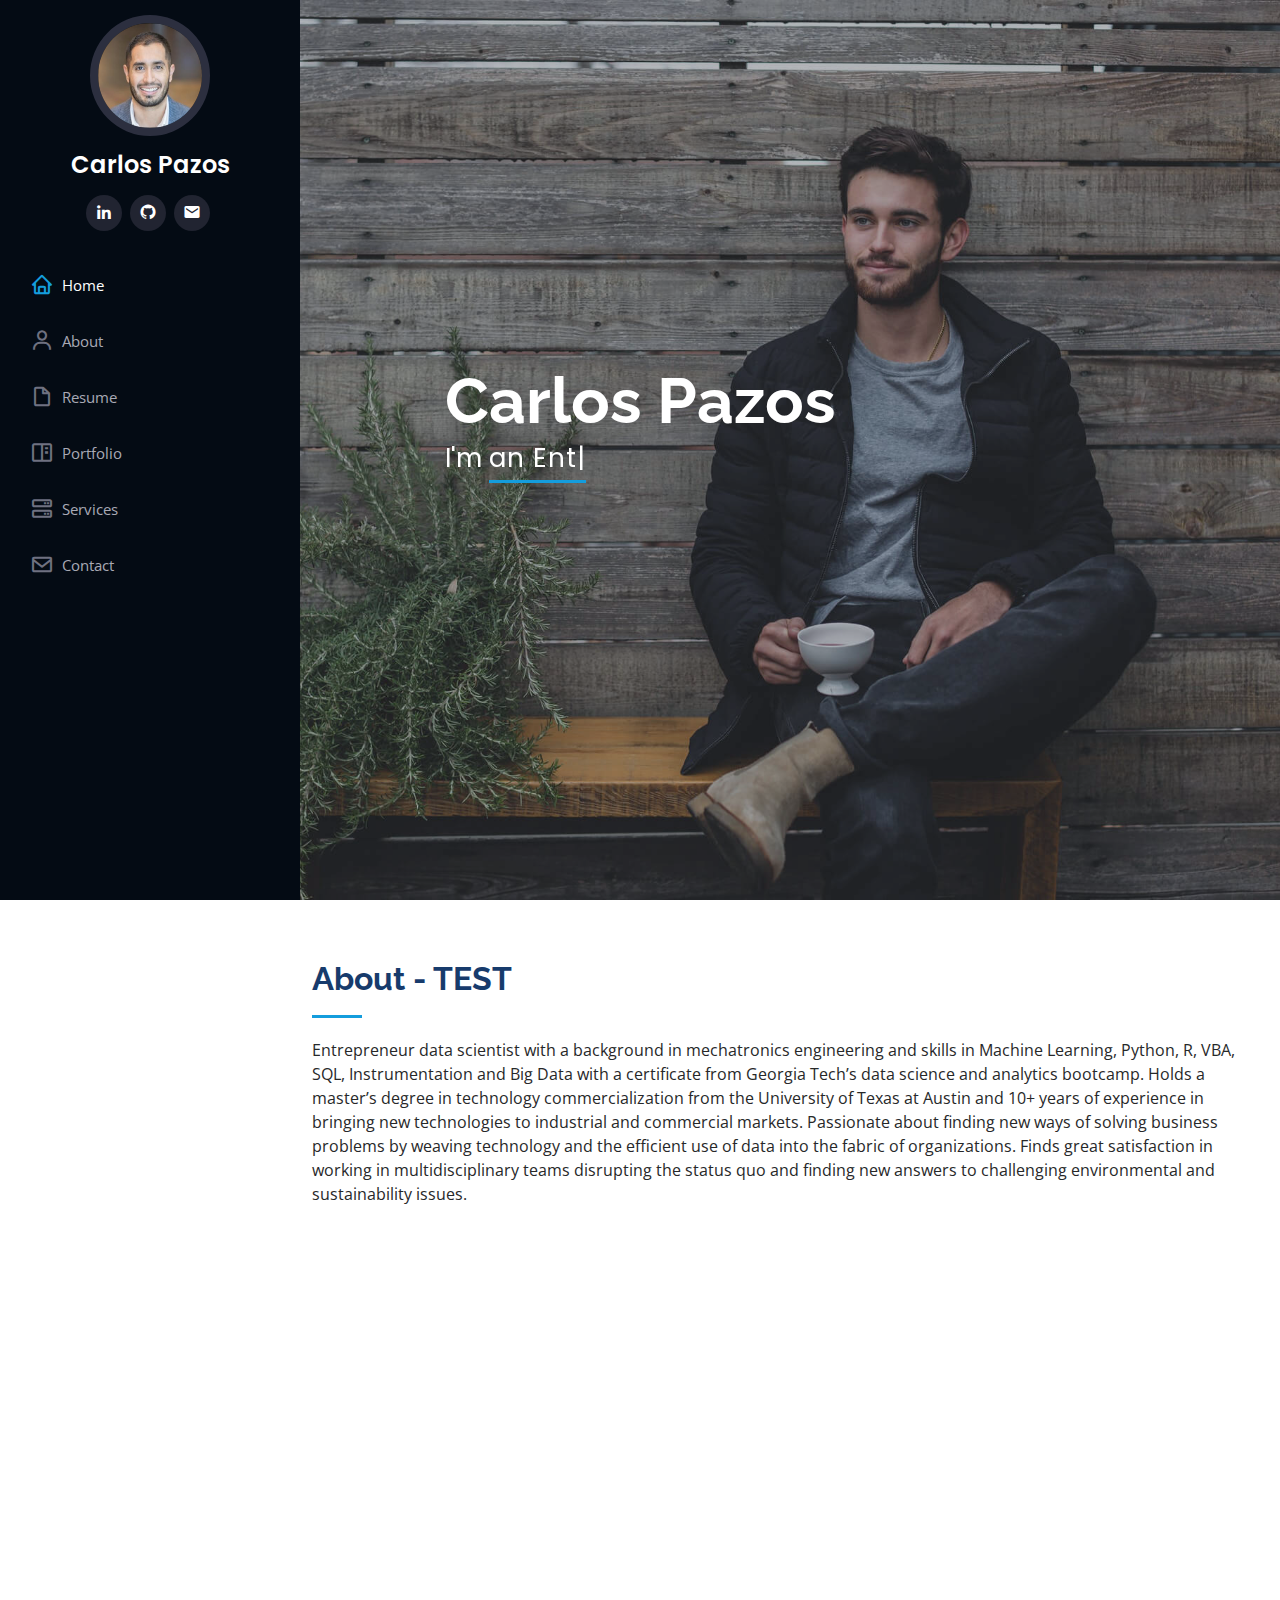
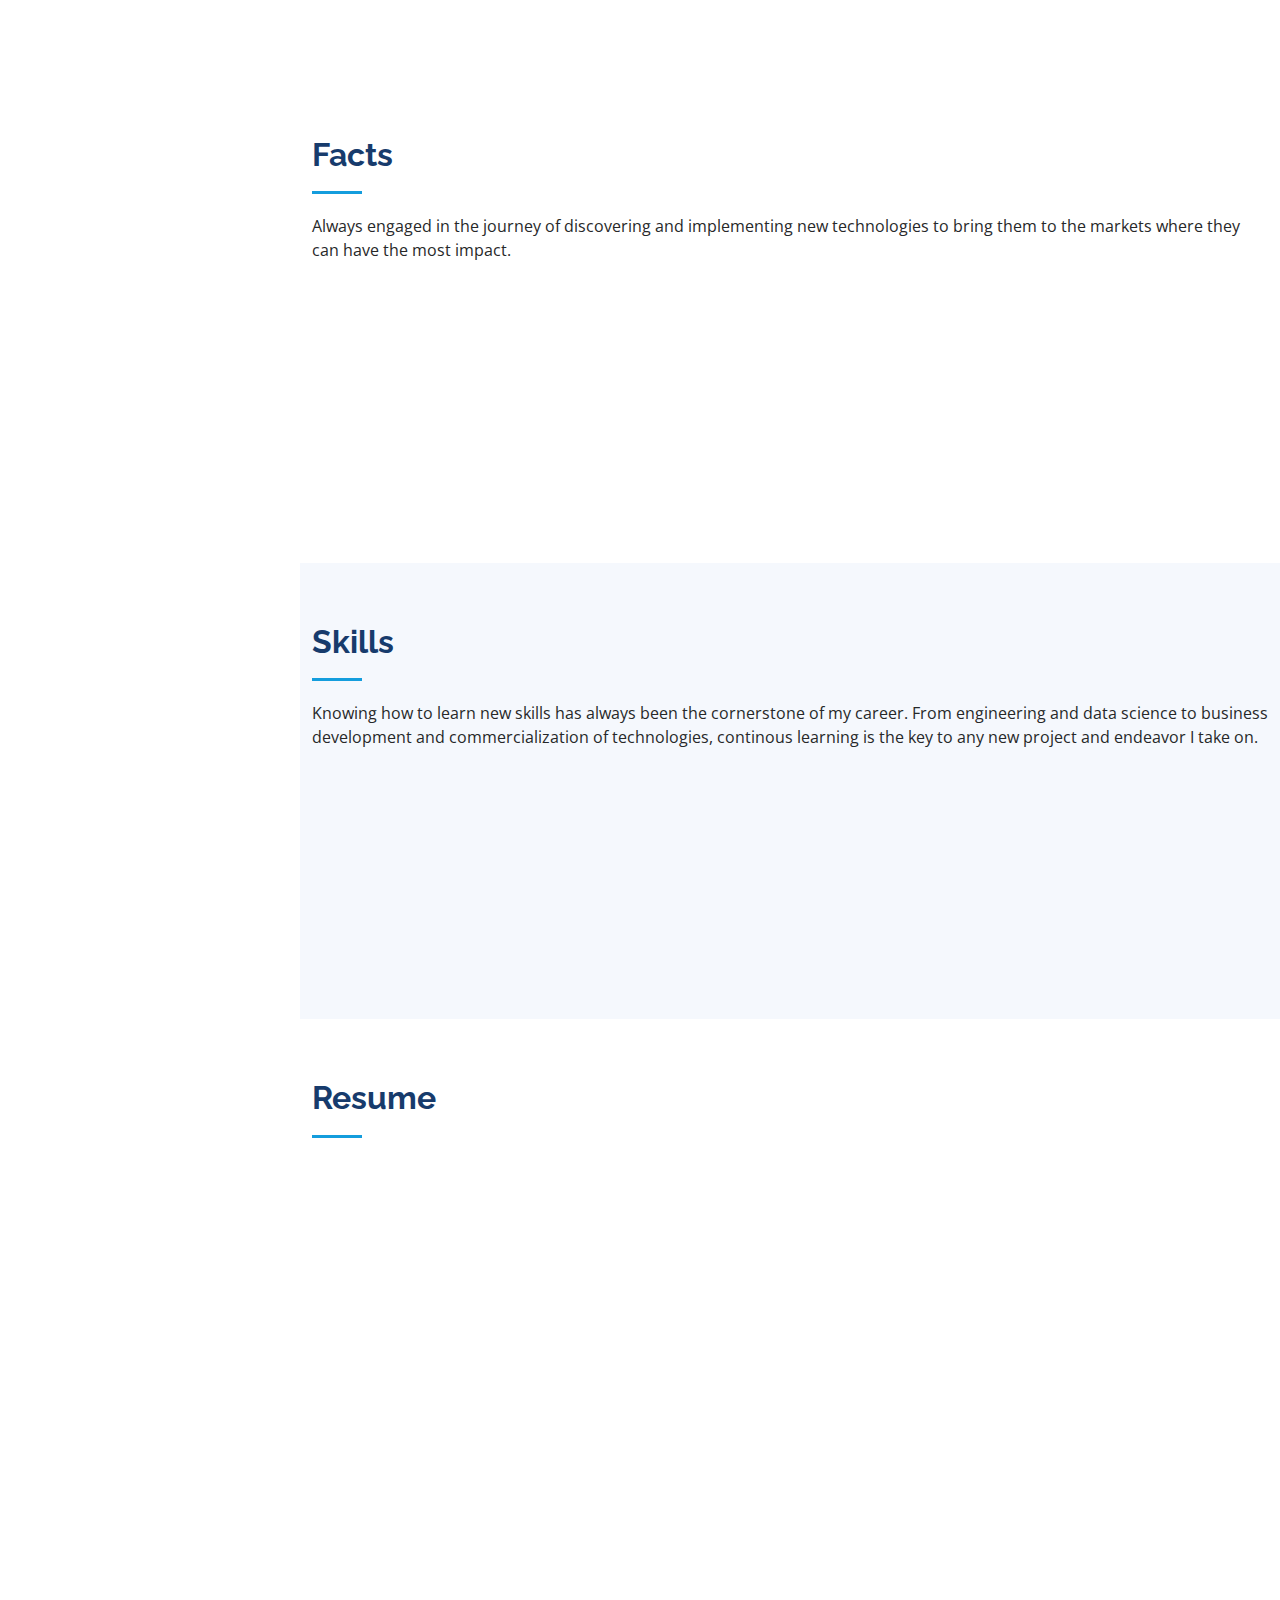
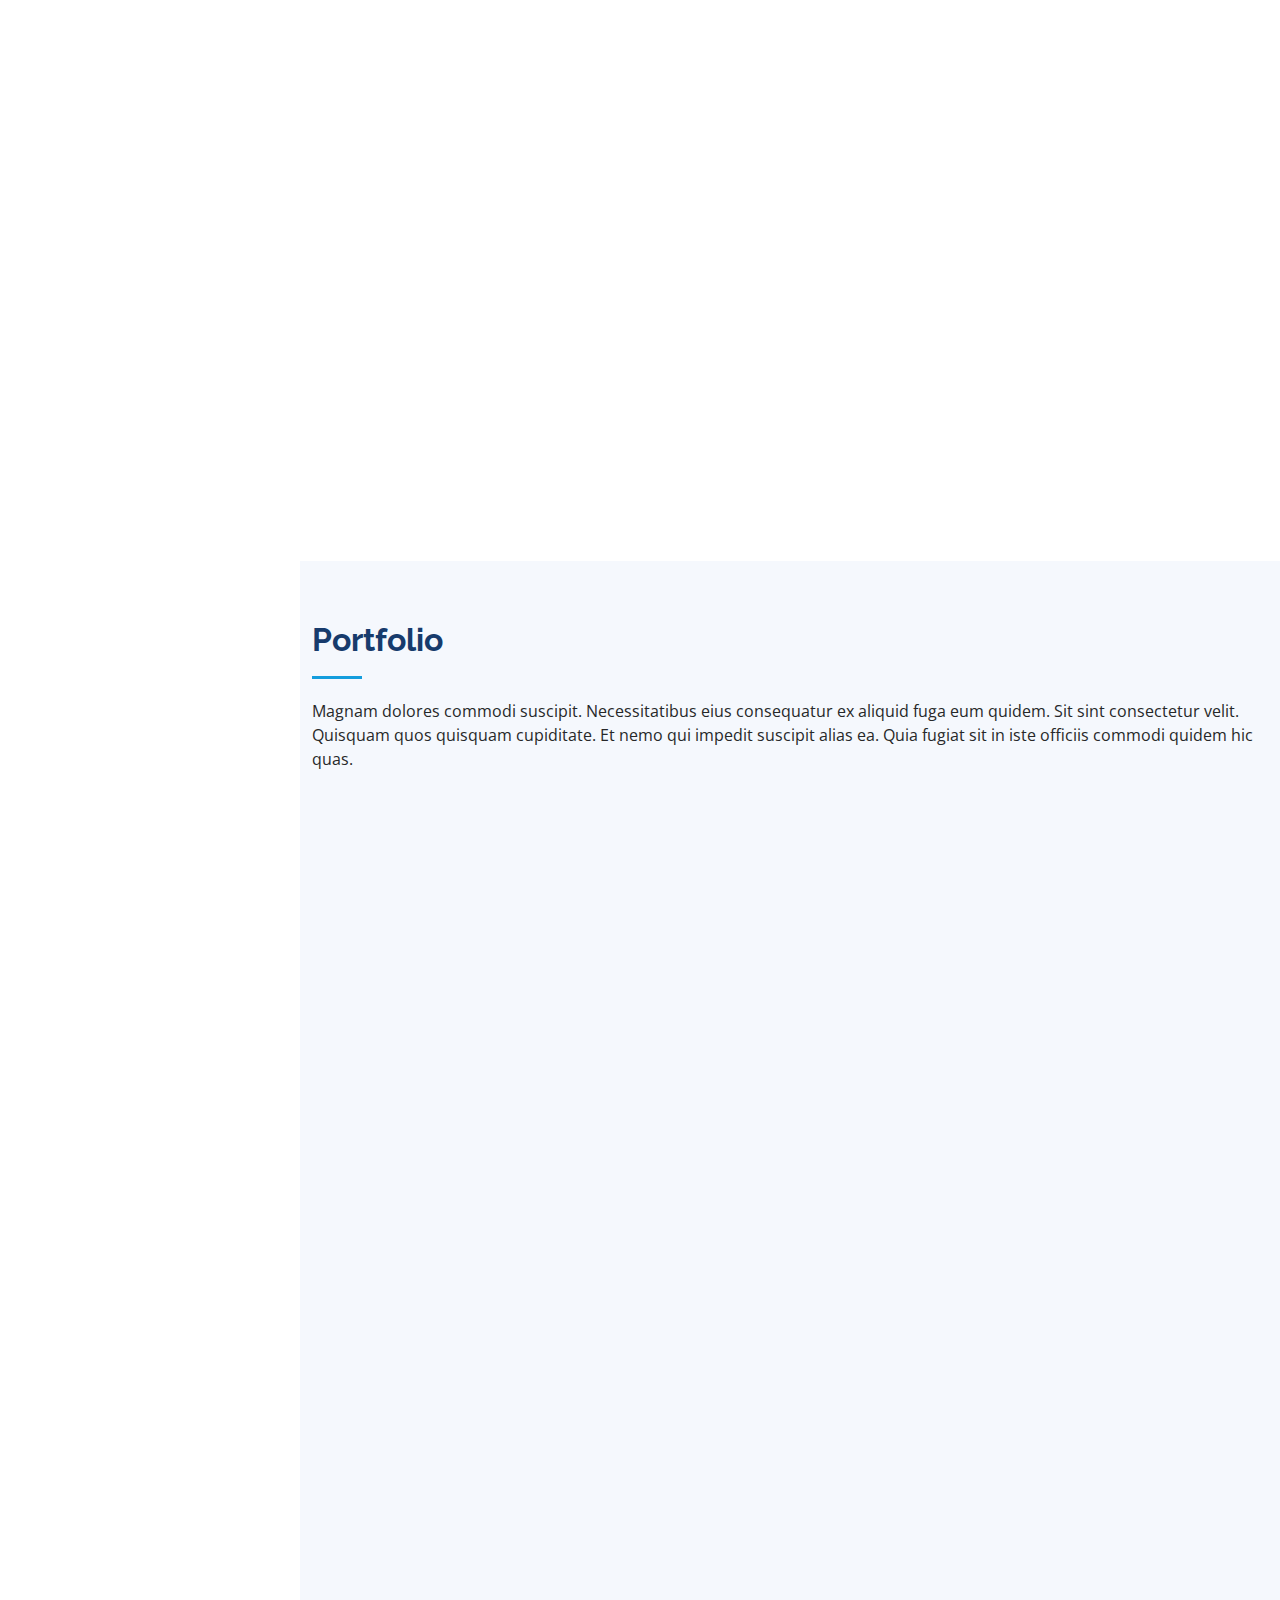
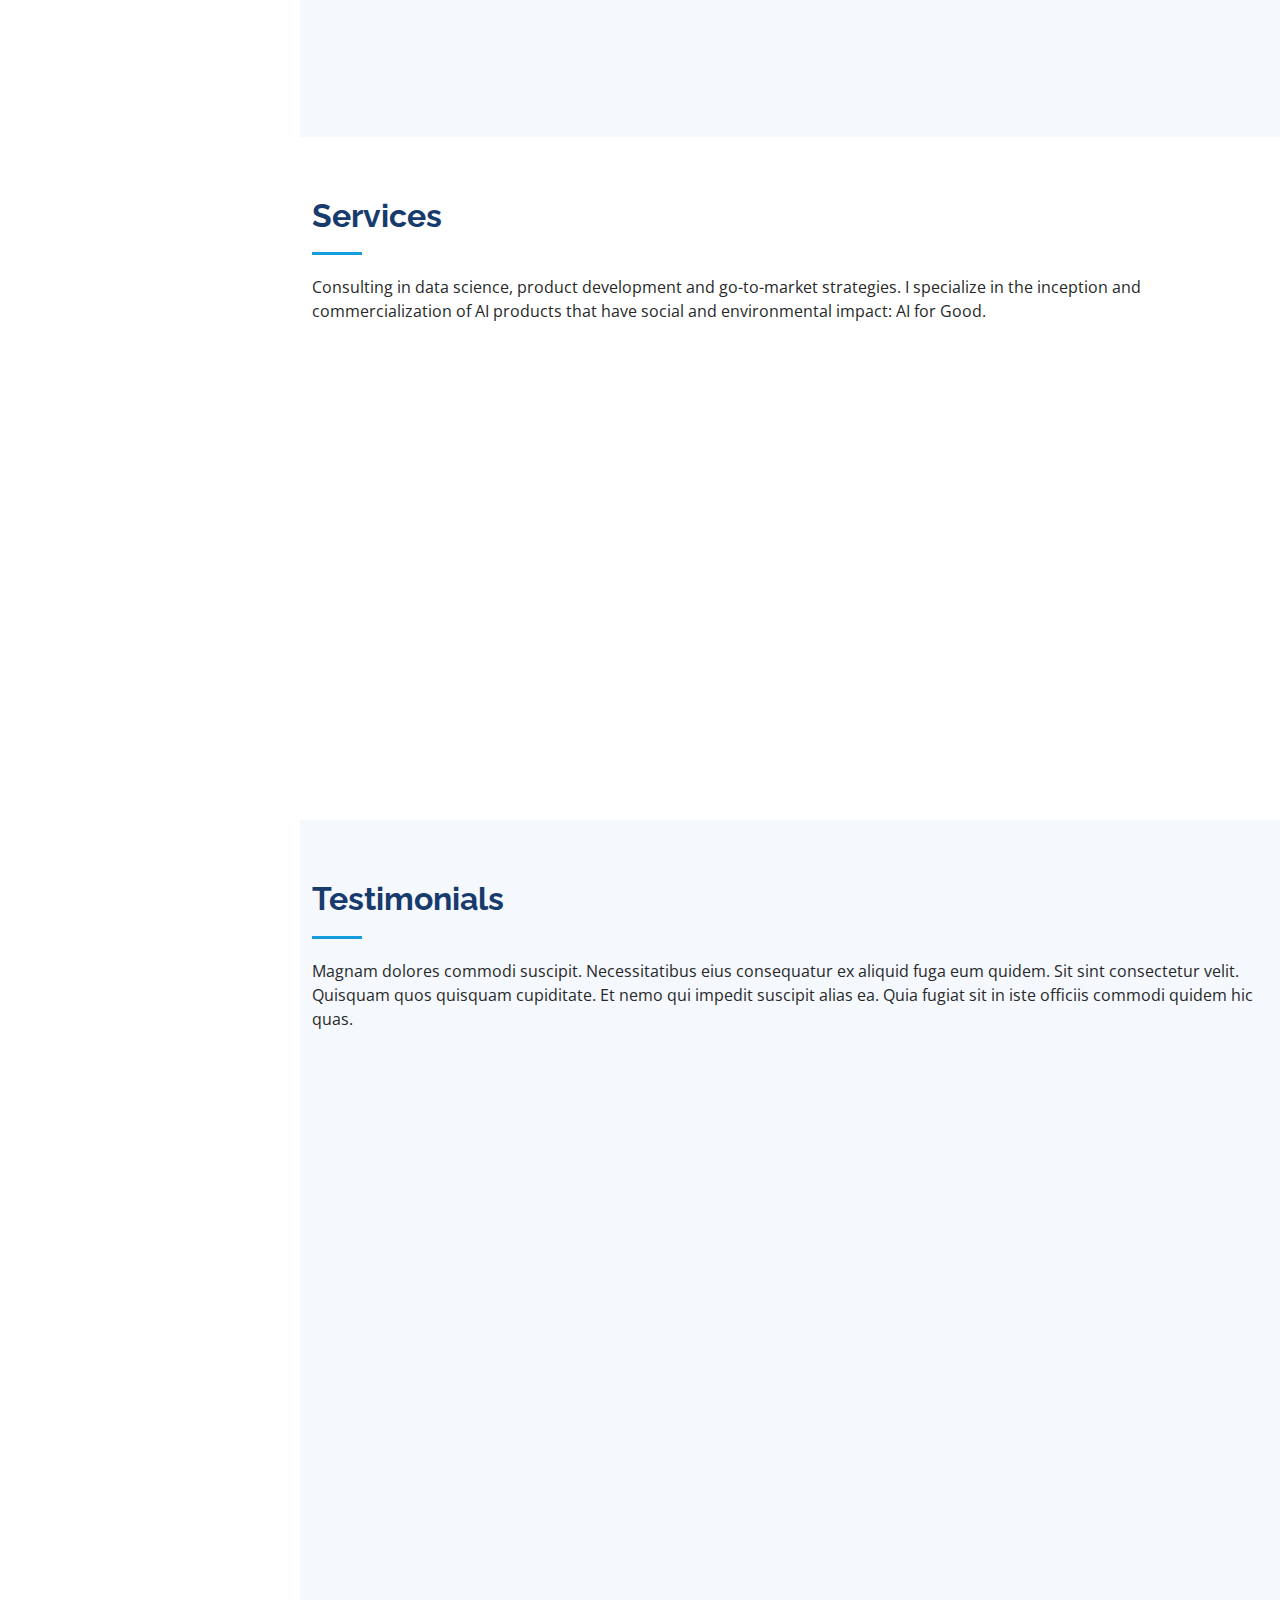
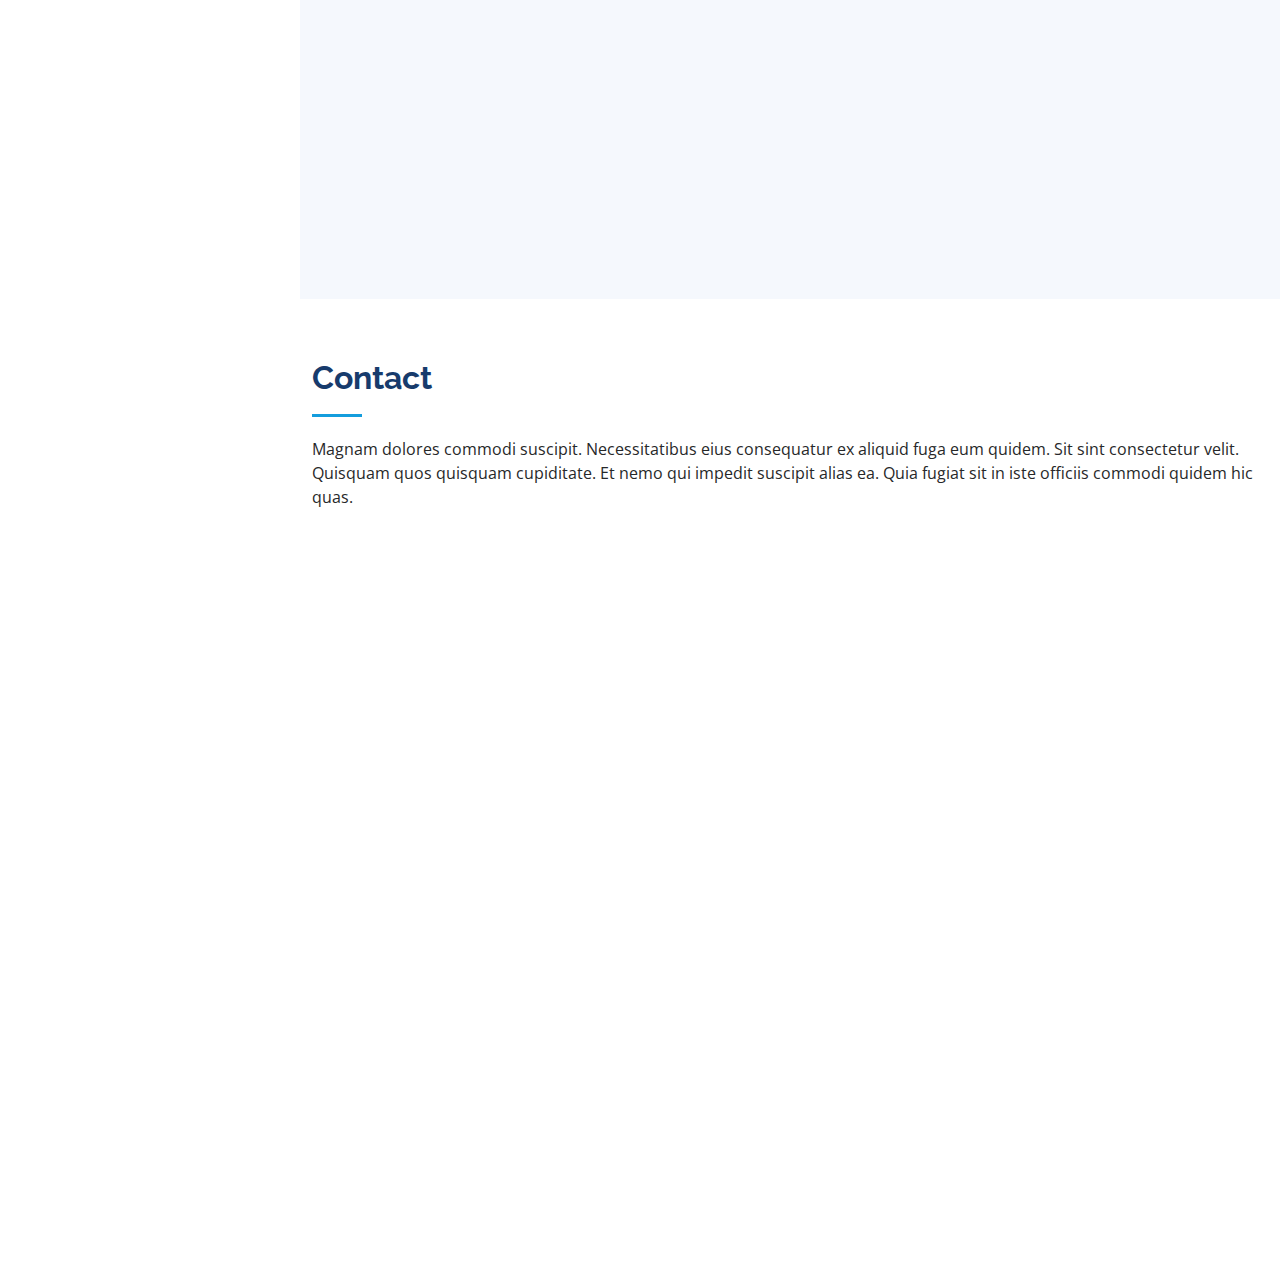
==== commit 3c1946e1: "update from new laptop" ====
--- a/index.html
+++ b/index.html
@@ -82,7 +82,7 @@
       <div class="container">
 
         <div class="section-title">
-          <h2>About</h2>
+          <h2>About - TEST</h2>
           <p>Entrepreneur data scientist with a background in mechatronics engineering and skills in Machine Learning, Python, R, VBA, SQL, Instrumentation and Big Data with a certificate from Georgia Tech’s data science and analytics bootcamp.  Holds a master’s degree in technology commercialization from the University of Texas at Austin and 10+ years of experience in bringing new technologies to industrial and commercial markets.  Passionate about finding new ways of solving business problems by weaving technology and the efficient use of data into the fabric of organizations. Finds great satisfaction in working in multidisciplinary teams disrupting the status quo and finding new answers to challenging environmental and sustainability issues.</p>
         </div>
 
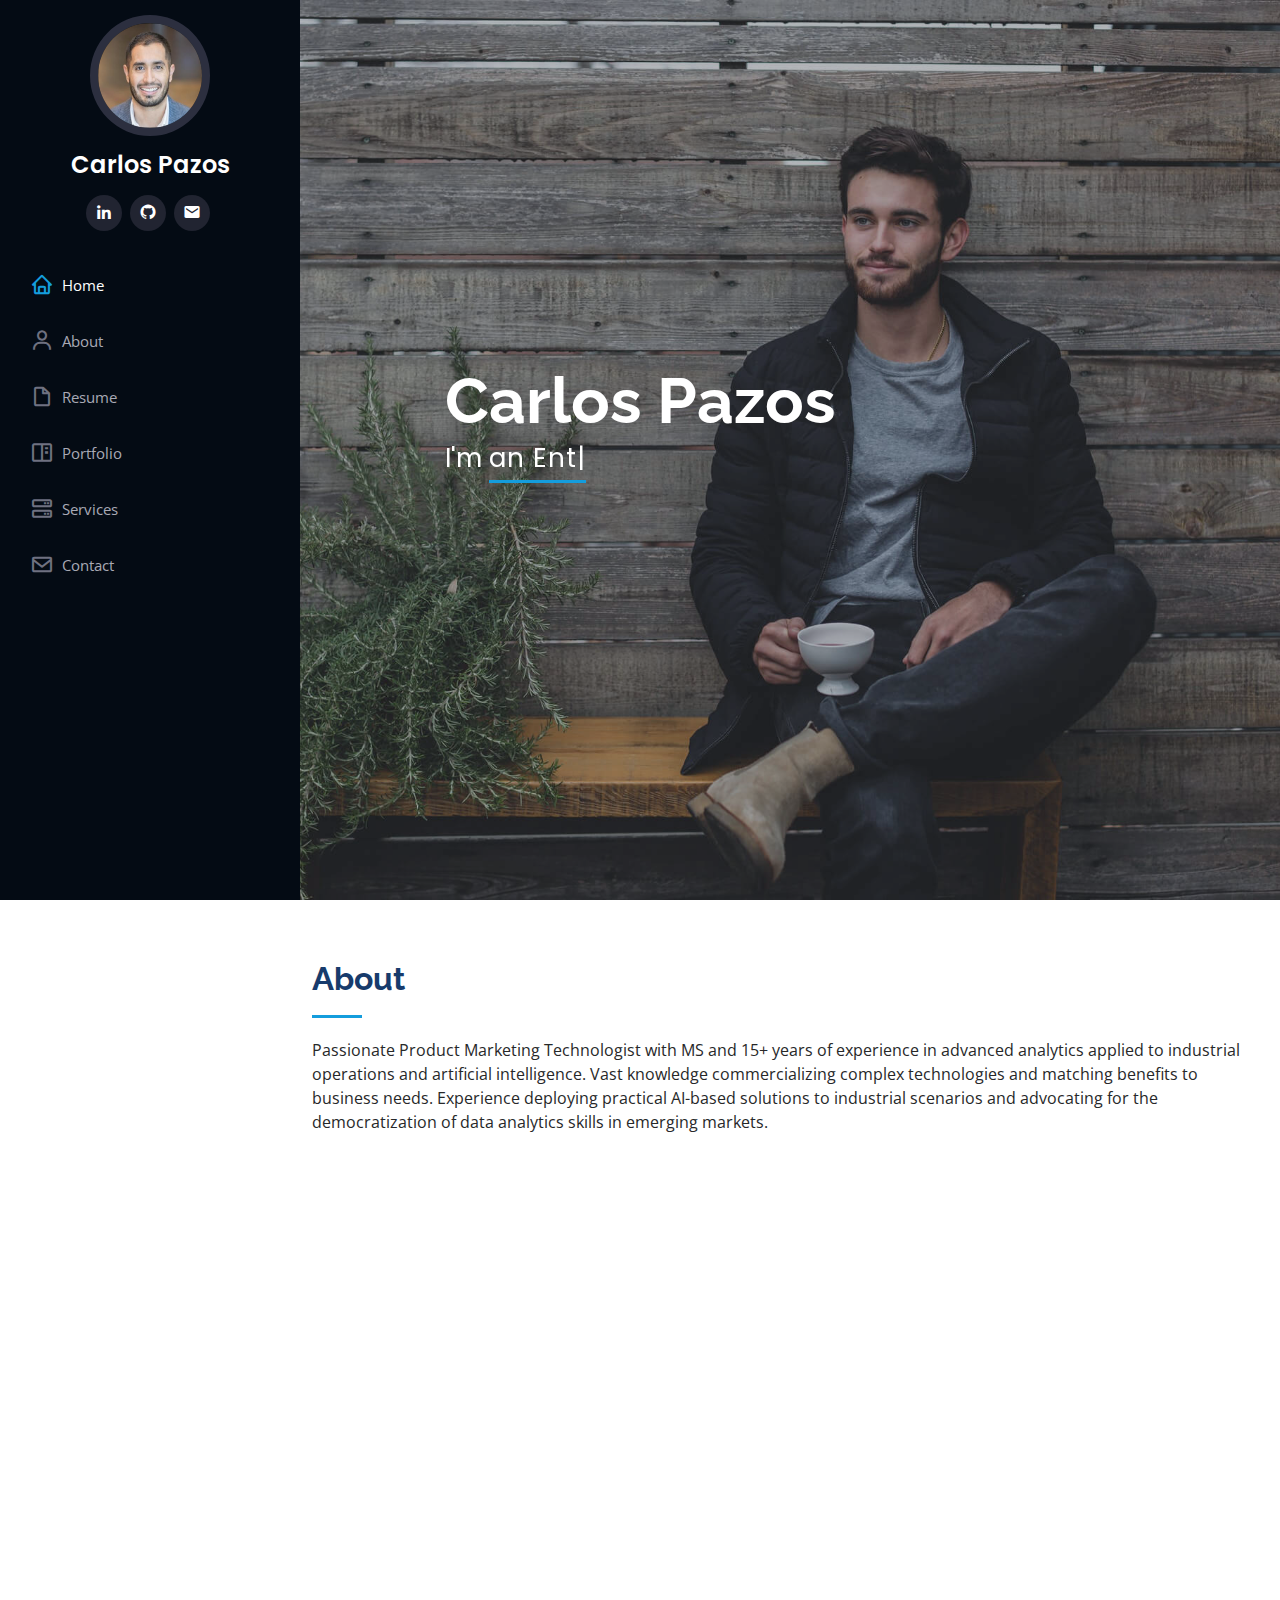
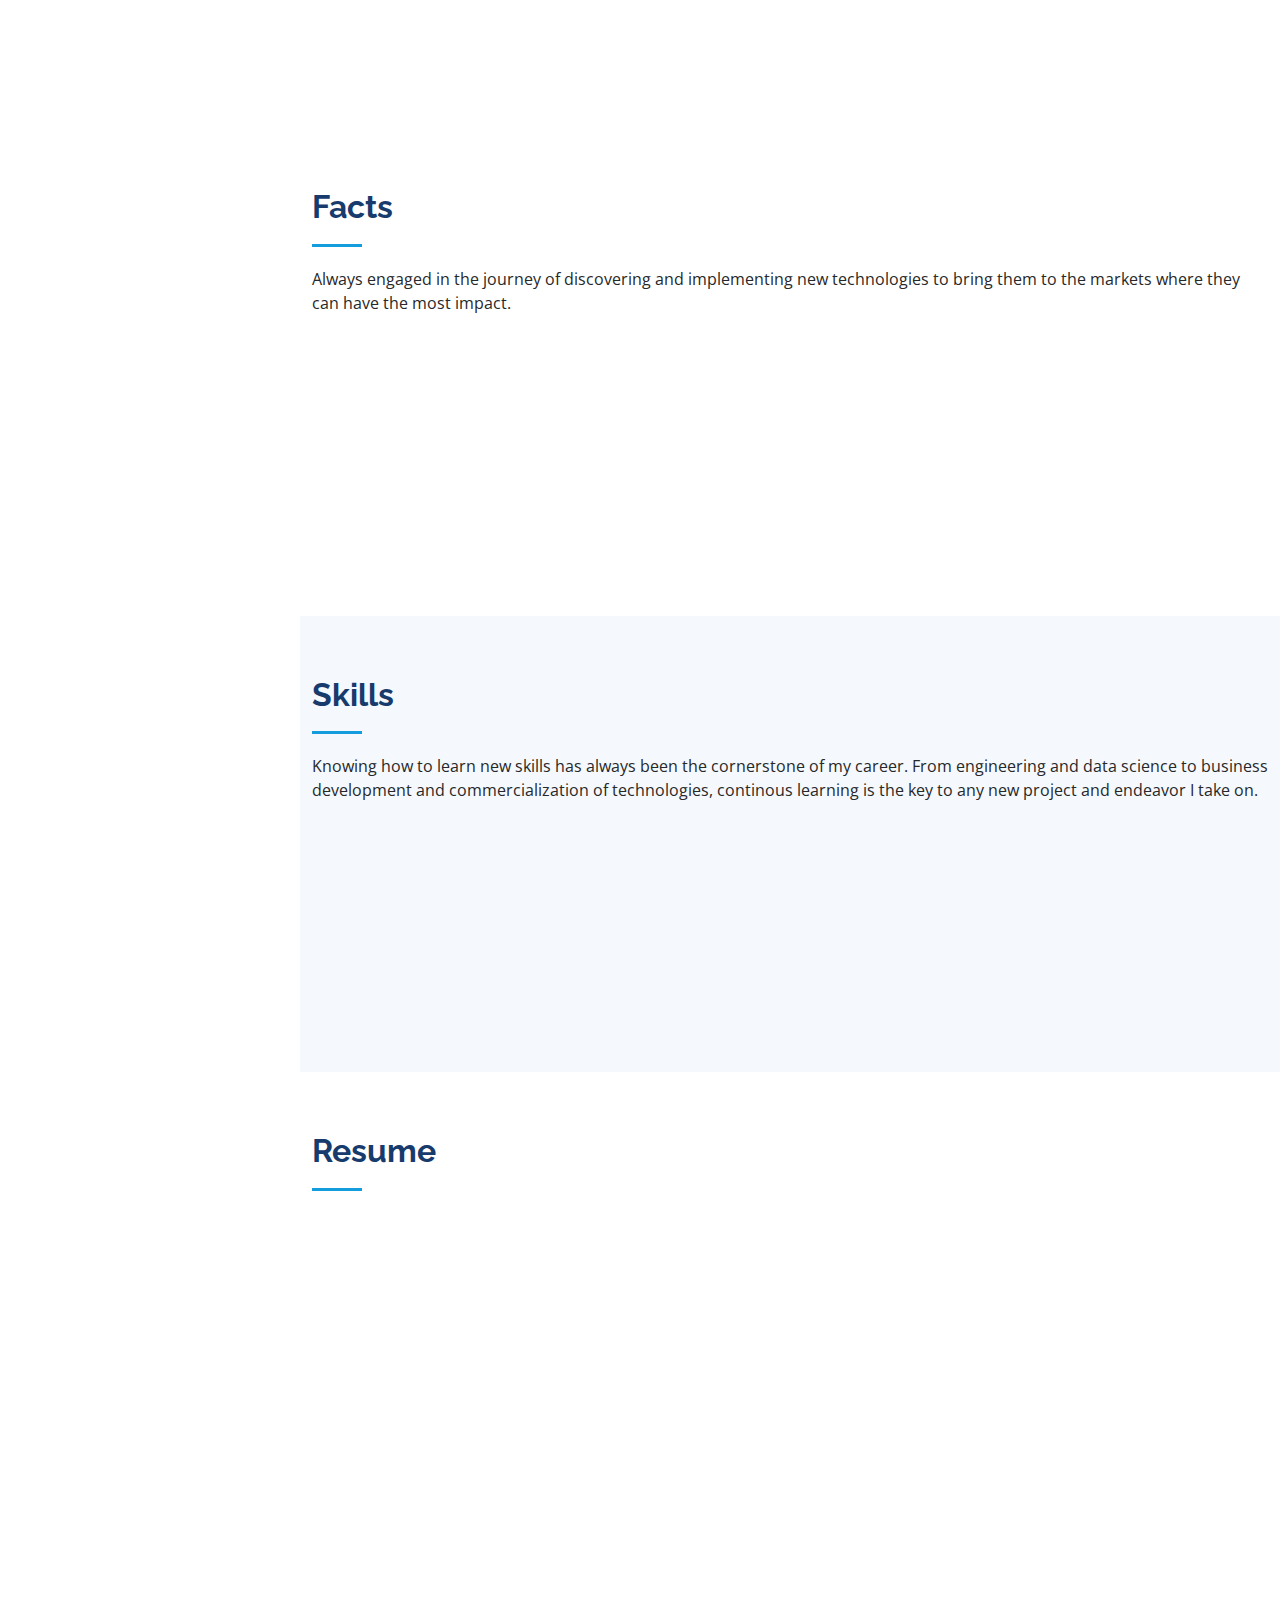
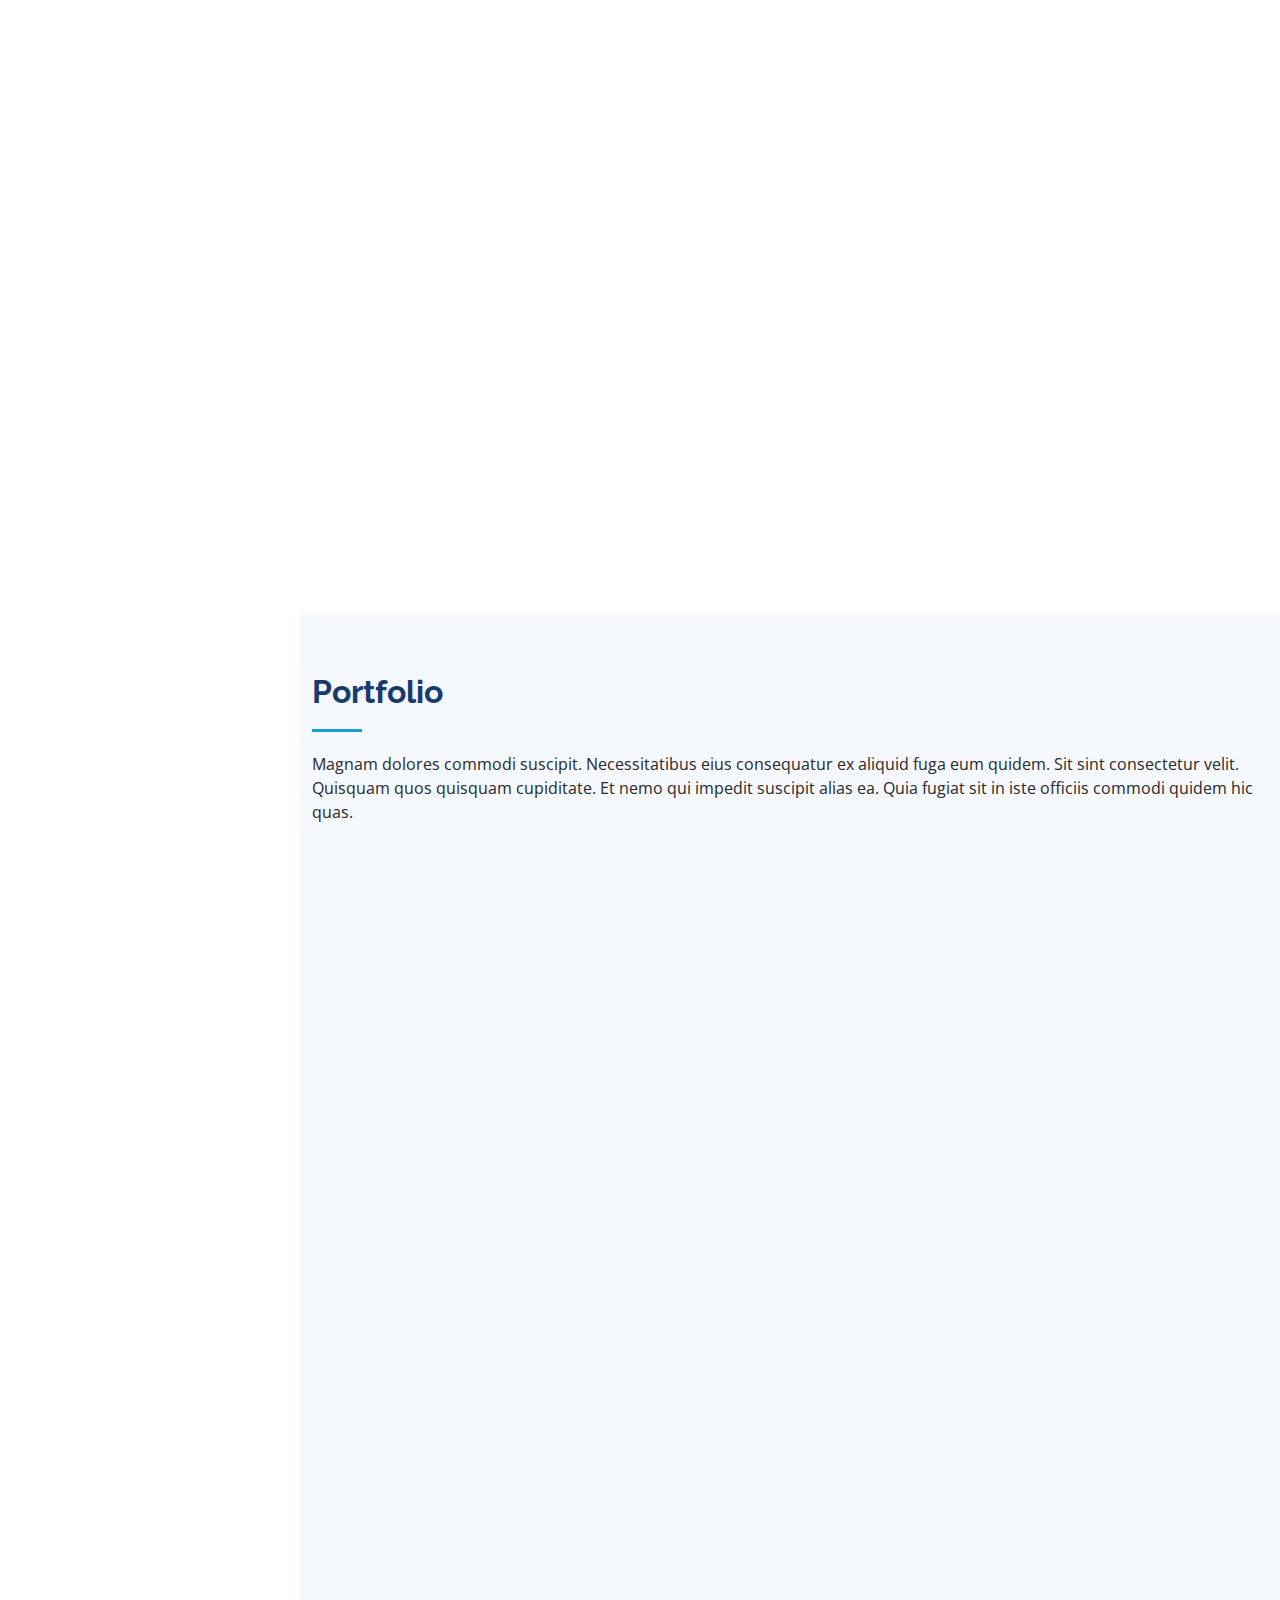
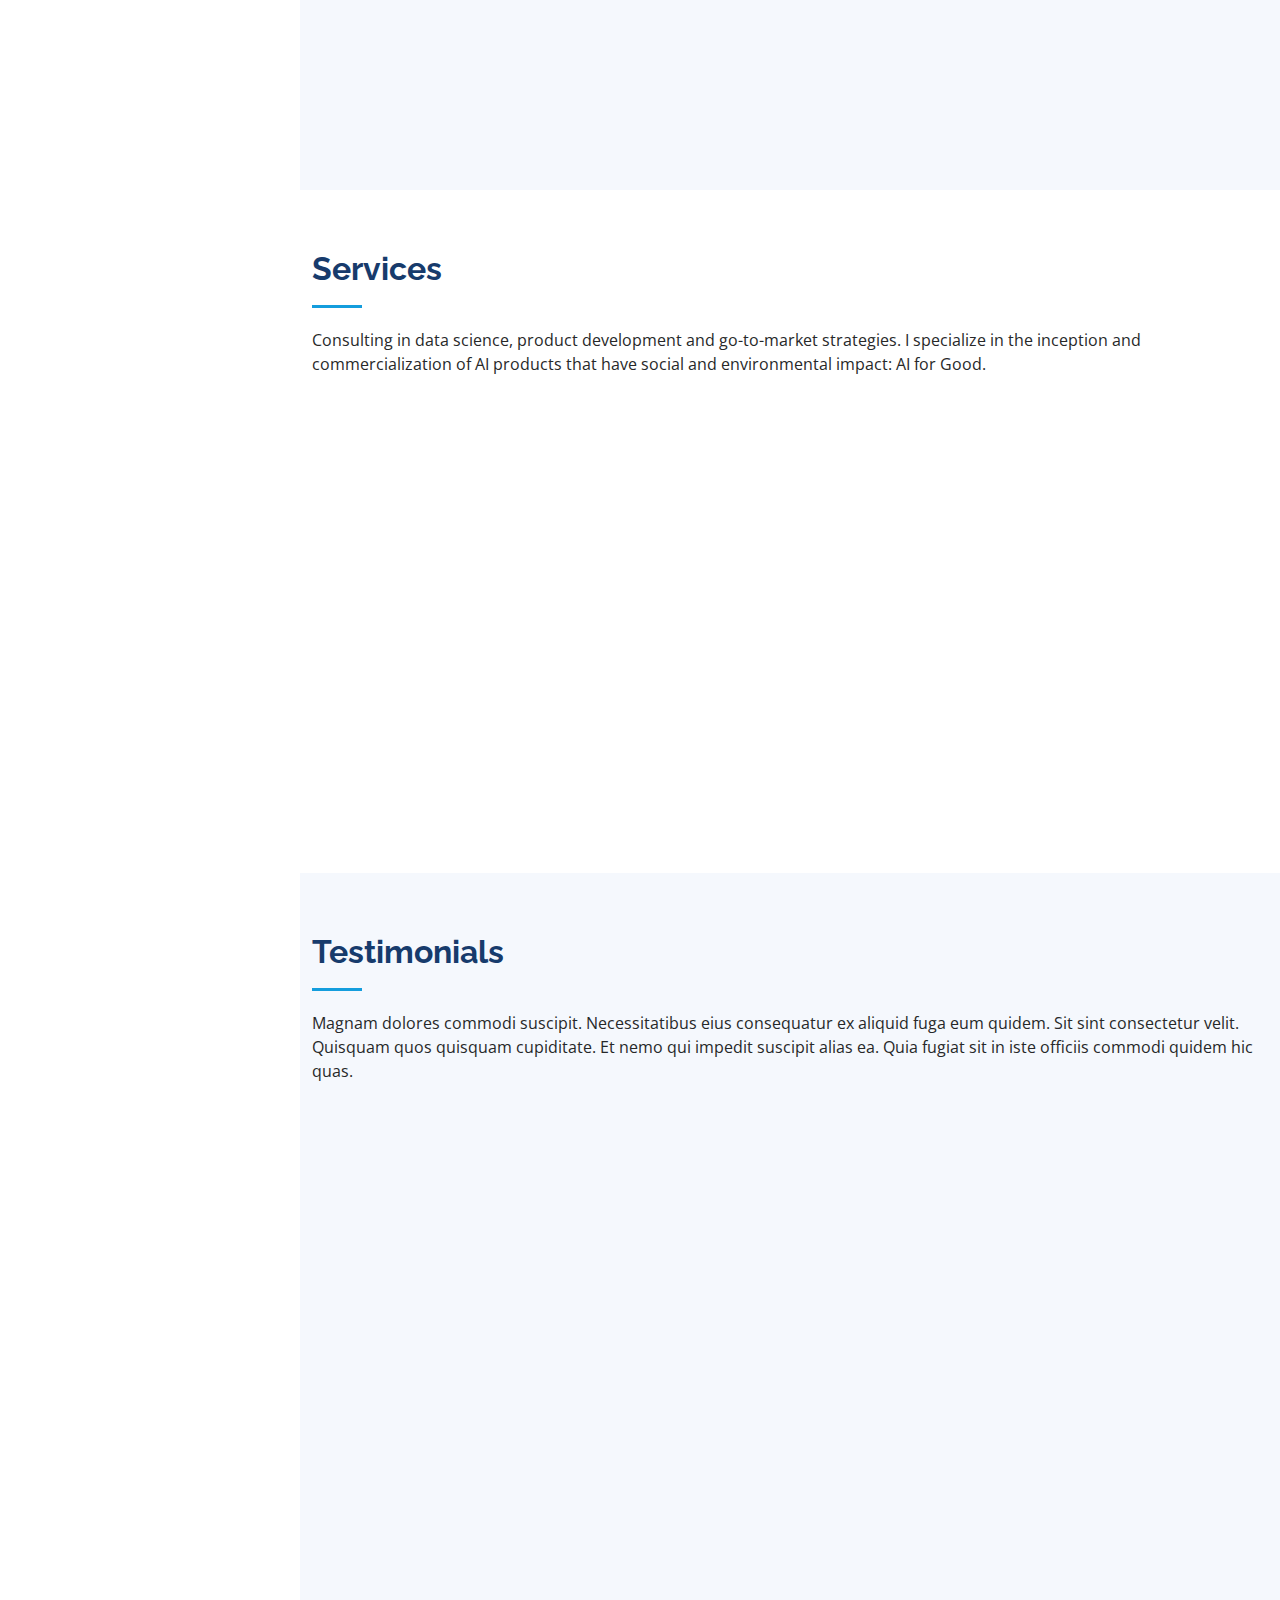
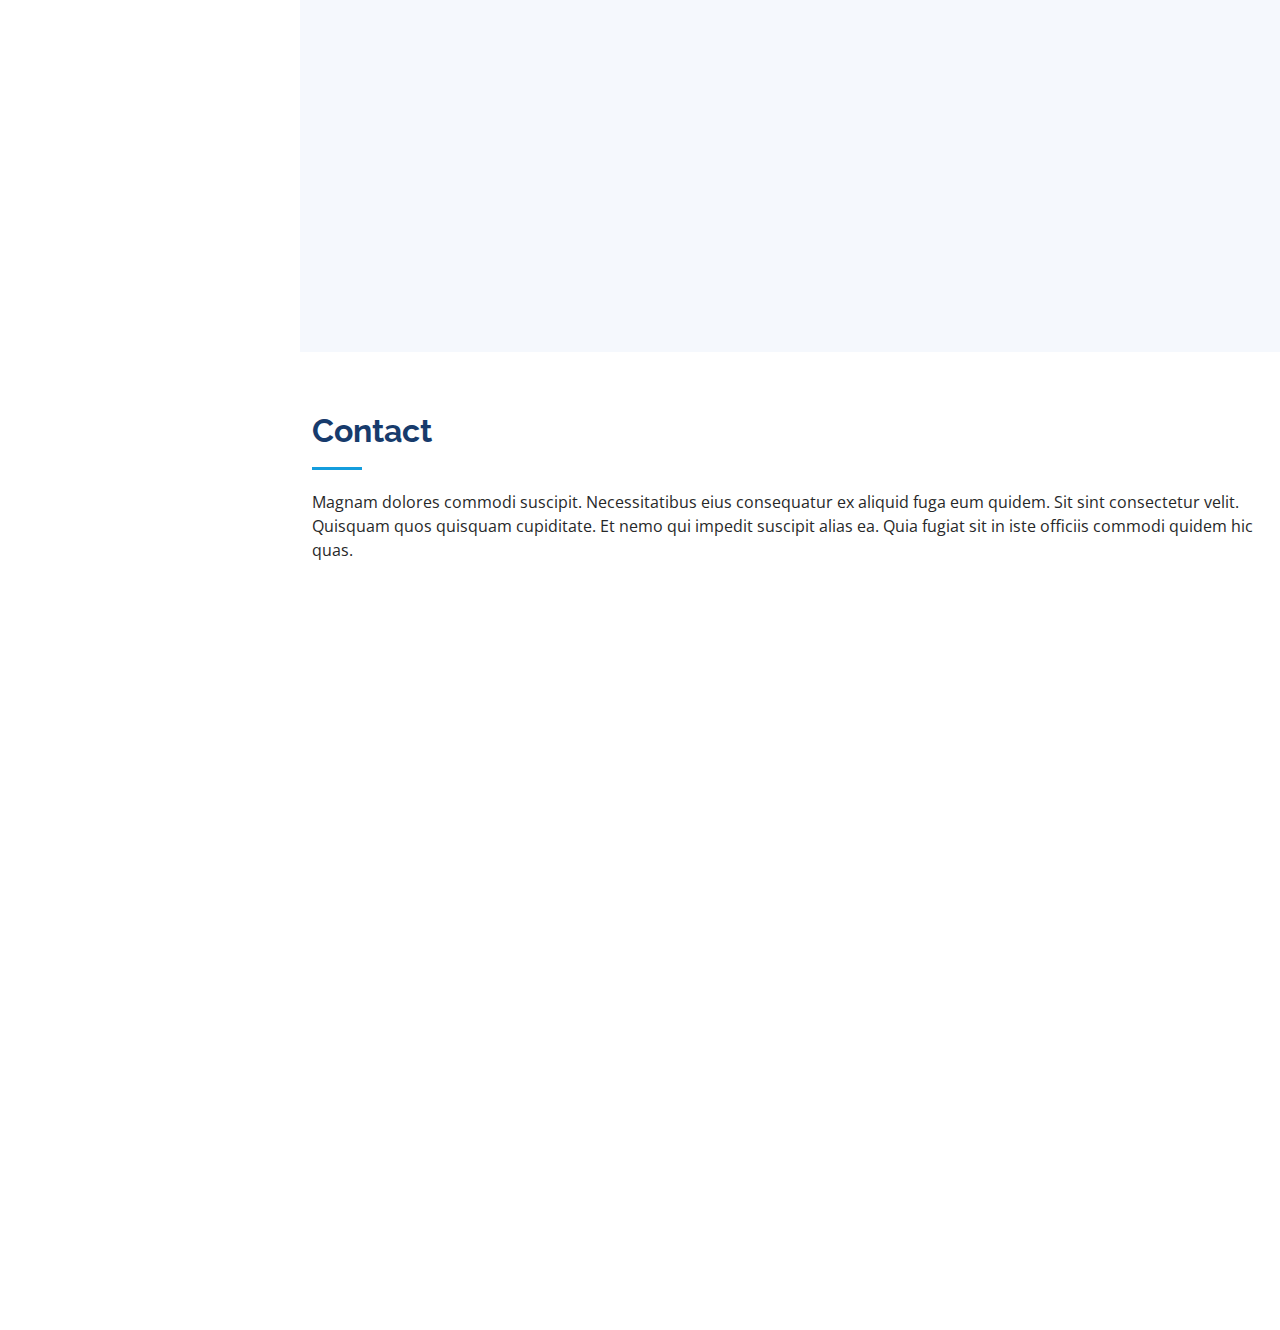
==== commit de0d9ca5: "Updated Description" ====
--- a/index.html
+++ b/index.html
@@ -82,8 +82,11 @@
       <div class="container">
 
         <div class="section-title">
-          <h2>About - TEST</h2>
-          <p>Entrepreneur data scientist with a background in mechatronics engineering and skills in Machine Learning, Python, R, VBA, SQL, Instrumentation and Big Data with a certificate from Georgia Tech’s data science and analytics bootcamp.  Holds a master’s degree in technology commercialization from the University of Texas at Austin and 10+ years of experience in bringing new technologies to industrial and commercial markets.  Passionate about finding new ways of solving business problems by weaving technology and the efficient use of data into the fabric of organizations. Finds great satisfaction in working in multidisciplinary teams disrupting the status quo and finding new answers to challenging environmental and sustainability issues.</p>
+          <h2>About</h2>
+          <p>Passionate Product Marketing Technologist with MS and 15+ years of experience in advanced analytics applied
+             to industrial operations and artificial intelligence. Vast knowledge commercializing complex technologies and
+              matching benefits to business needs. Experience deploying practical AI-based solutions to industrial scenarios
+               and advocating for the democratization of data analytics skills in emerging markets.</p>
         </div>
 
         <div class="row">
@@ -91,7 +94,7 @@
             <img src="assets/img/test2.png" class="img-fluid" alt="">
           </div>
           <div class="col-lg-8 pt-4 pt-lg-0 content" data-aos="fade-left">
-            <h3> Entrepreneur | Data Scientist | Business Developer</h3>
+            <h3> Product Management | Product Marketing Management | Passionate About Commercializing Emerging Technologies | Data Science Practitioner | Python, JS and LabVIEW Programmer | Entrepreneur</h3>
             <p class="font-italic">
               Always eager and open to taking on new challenges, contributing to the adoption of AI approches applied to environmental and social problems as well as exploring the commercialization of new technologies.
             </p>
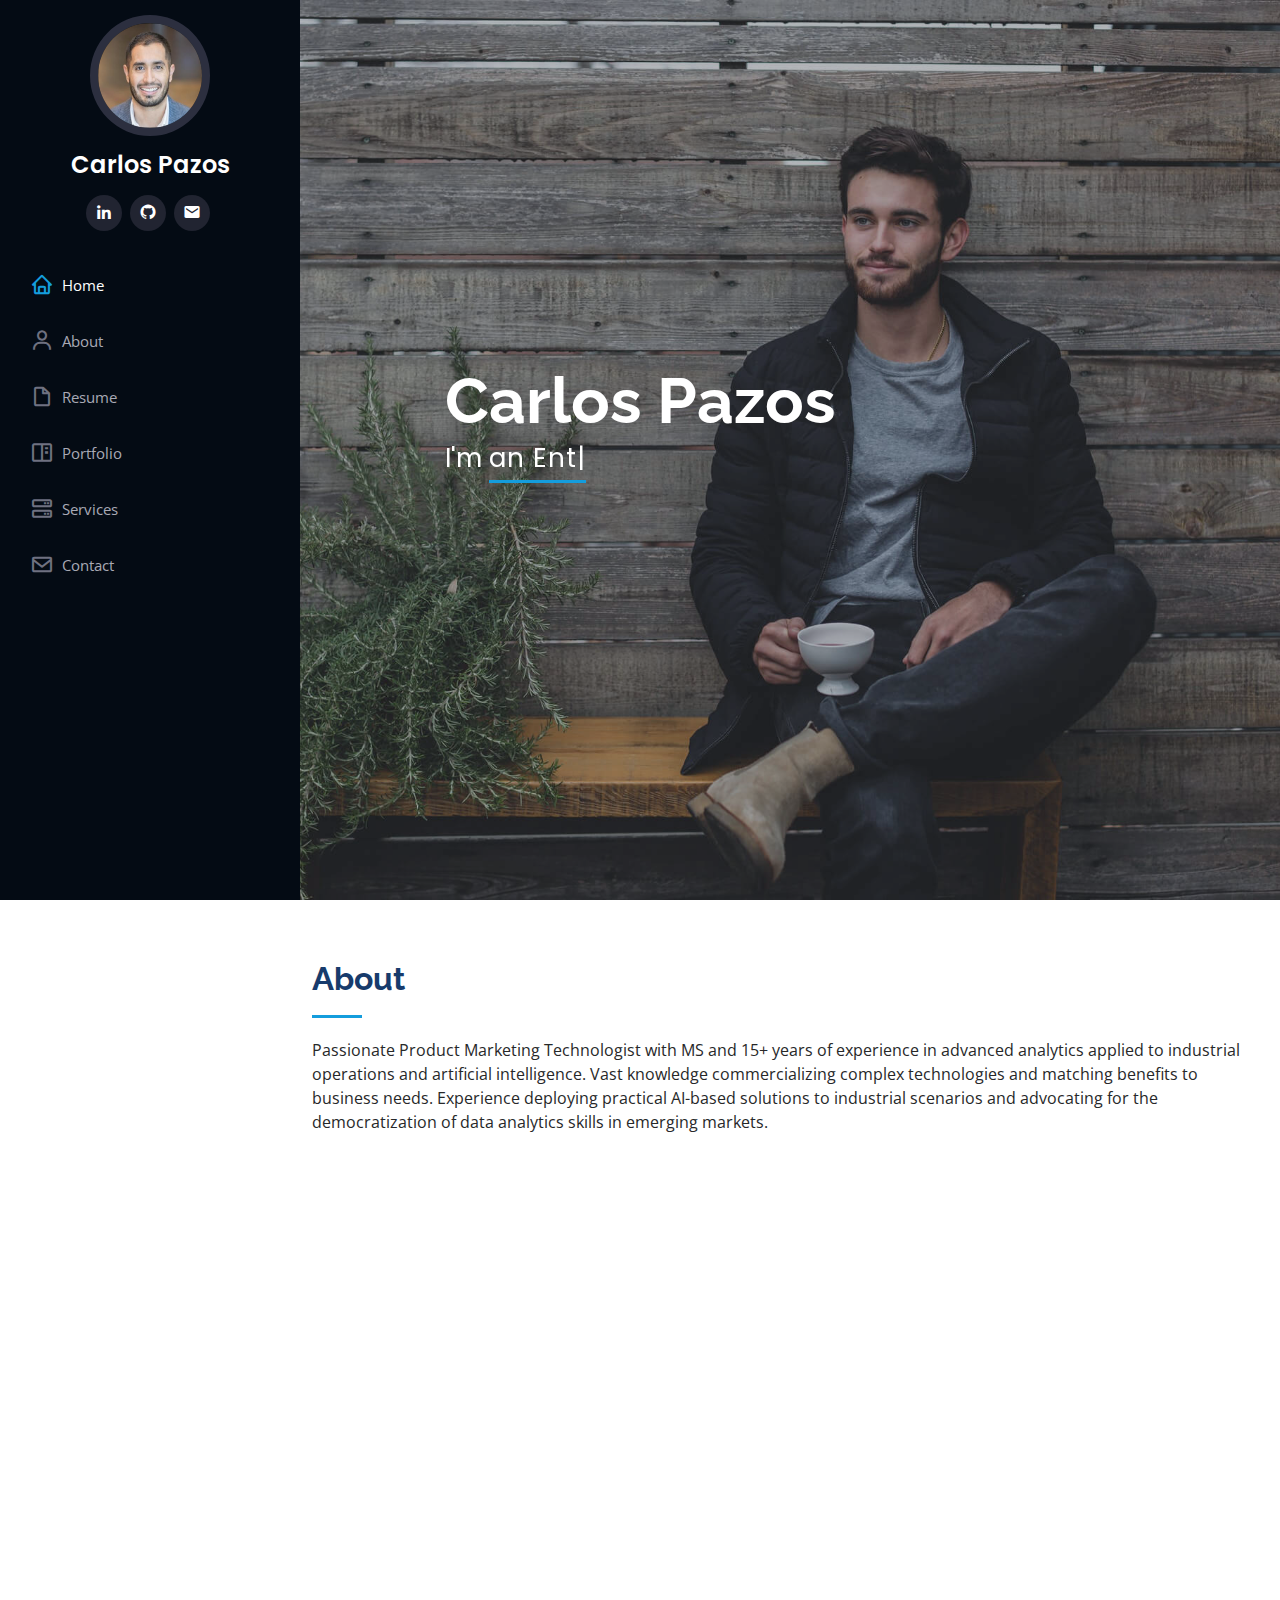
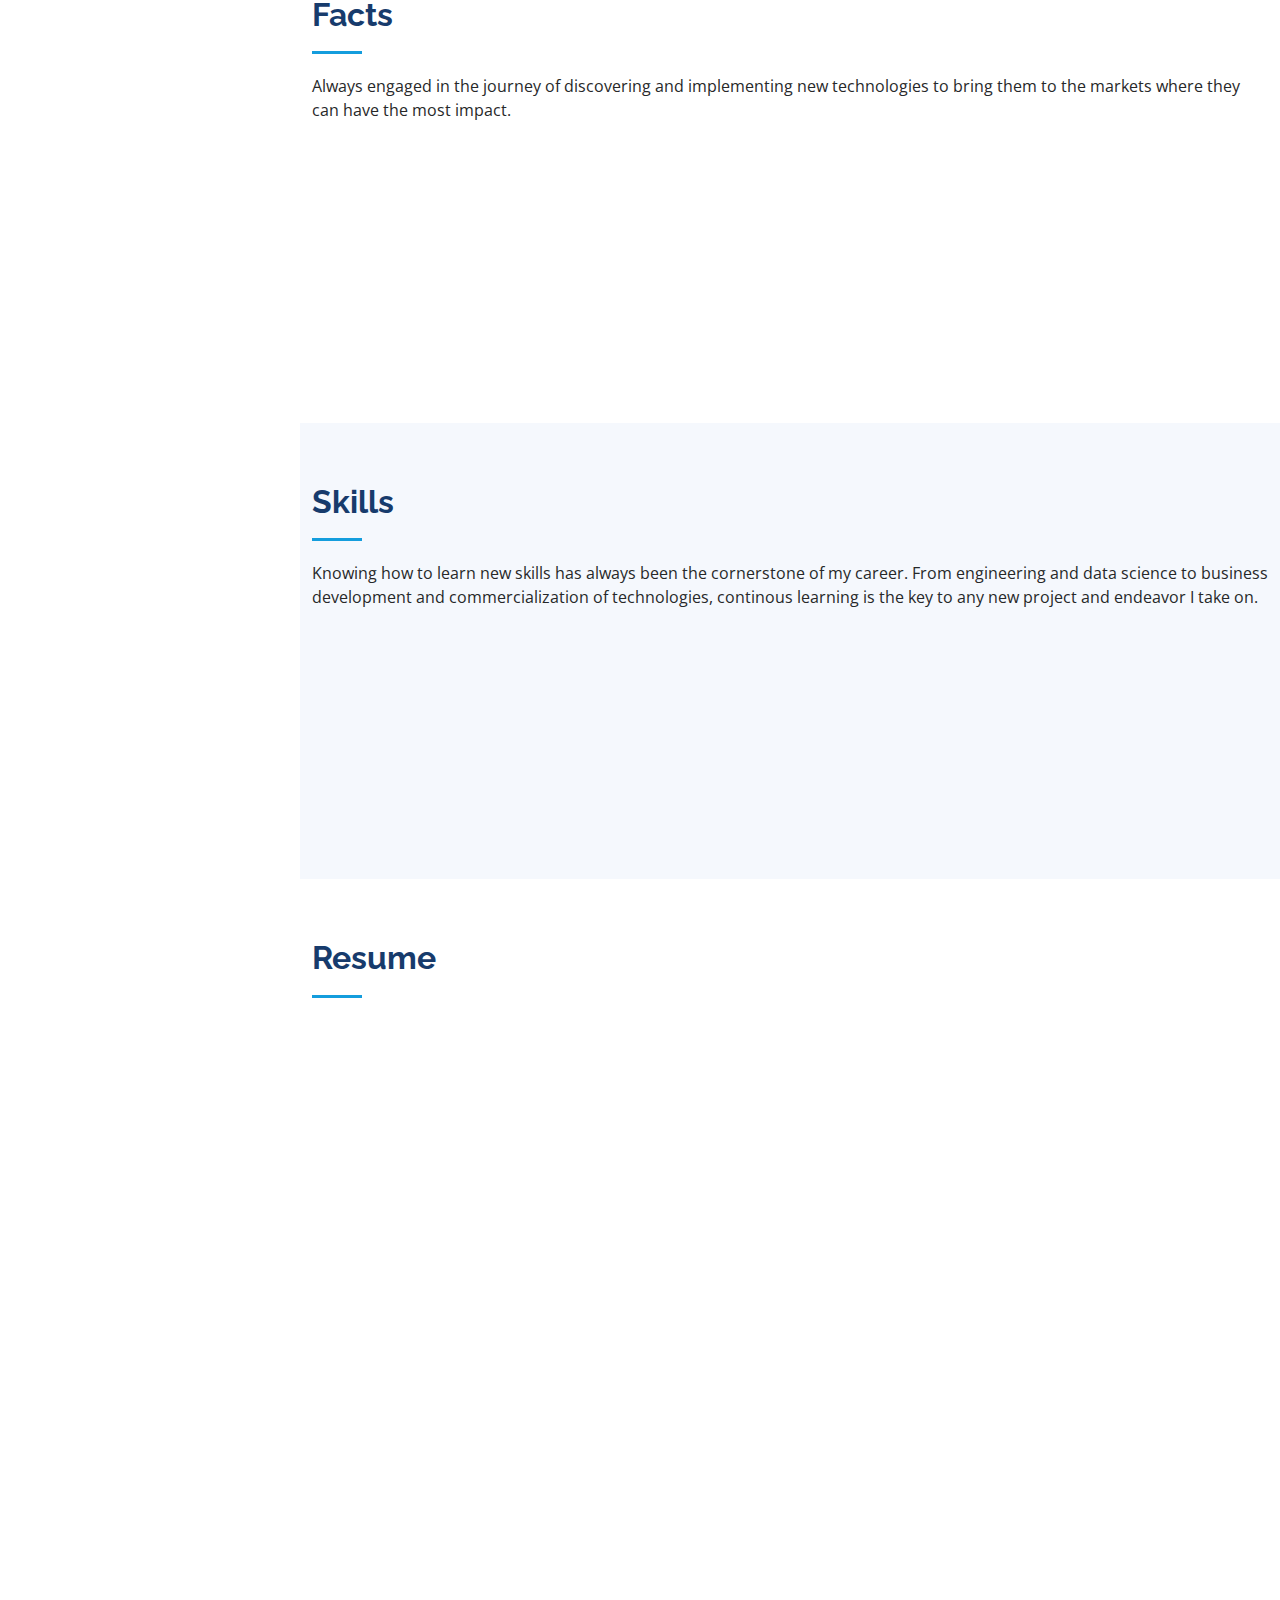
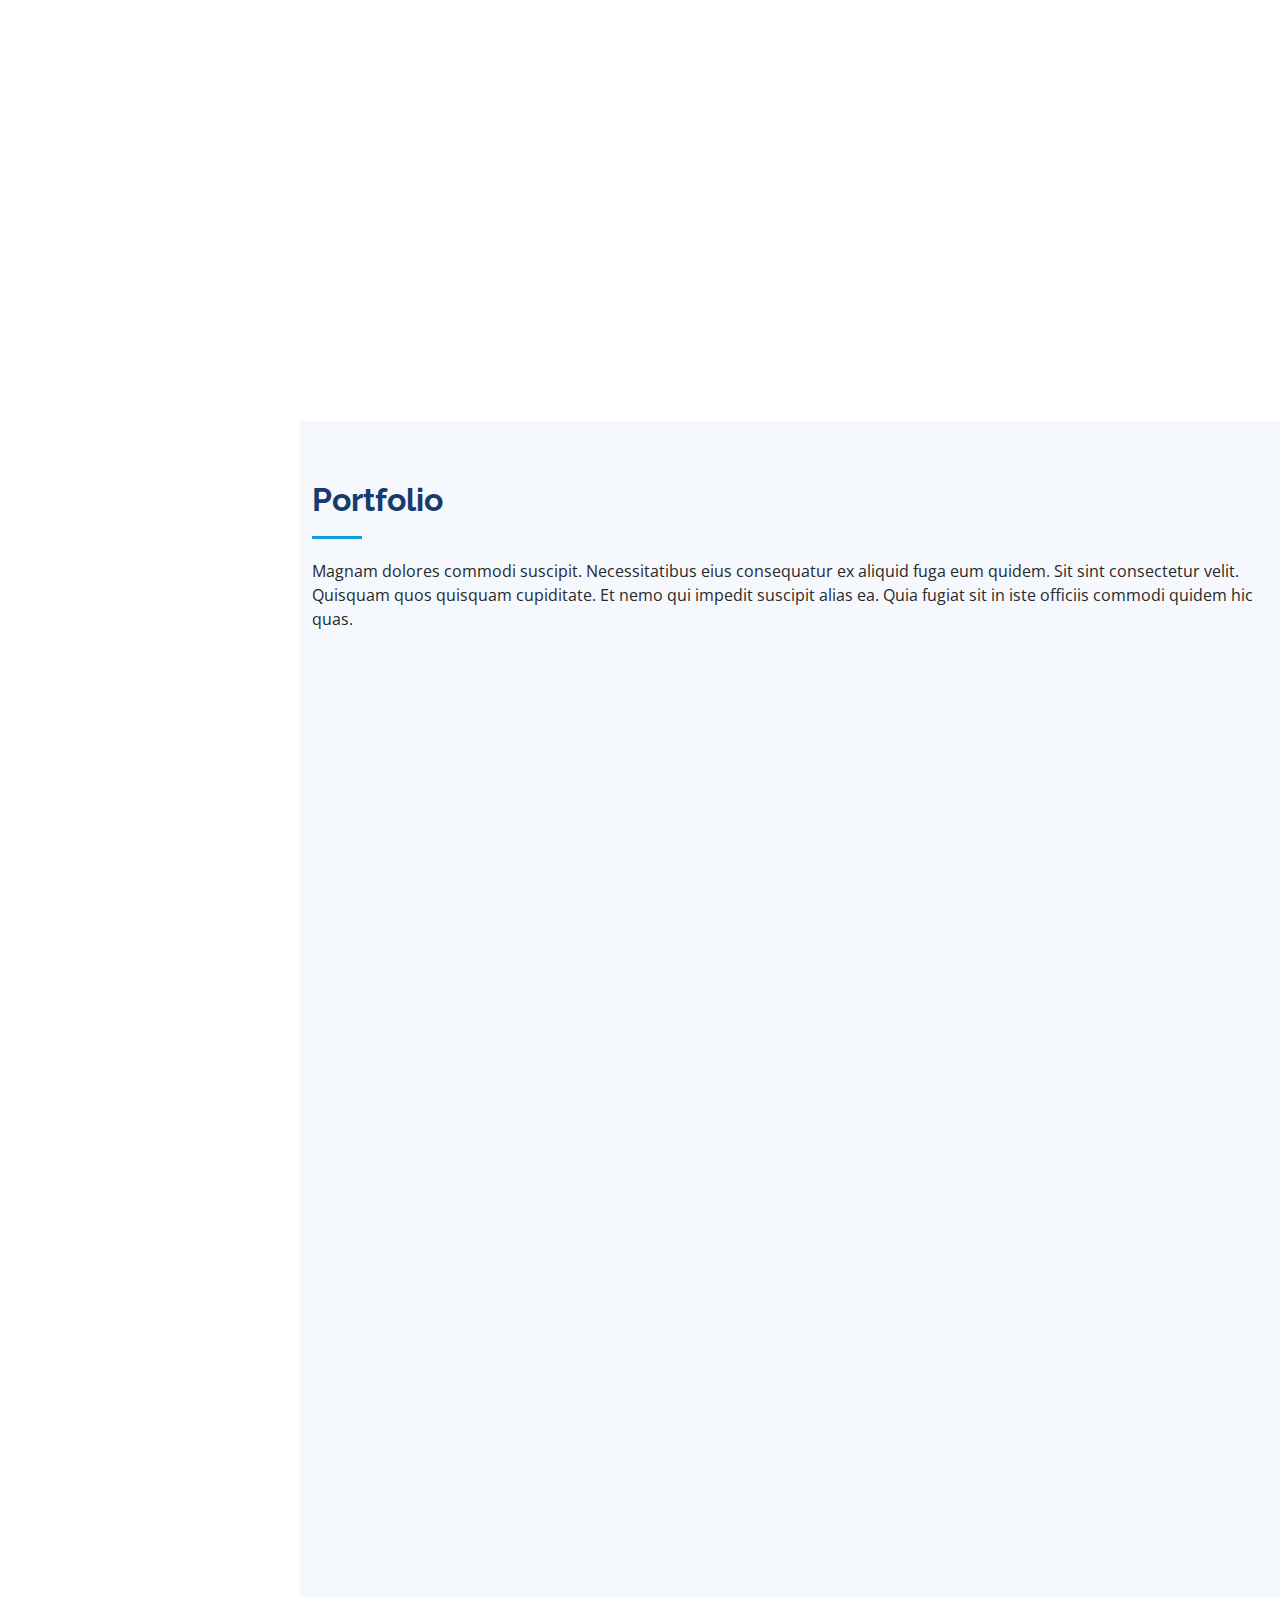
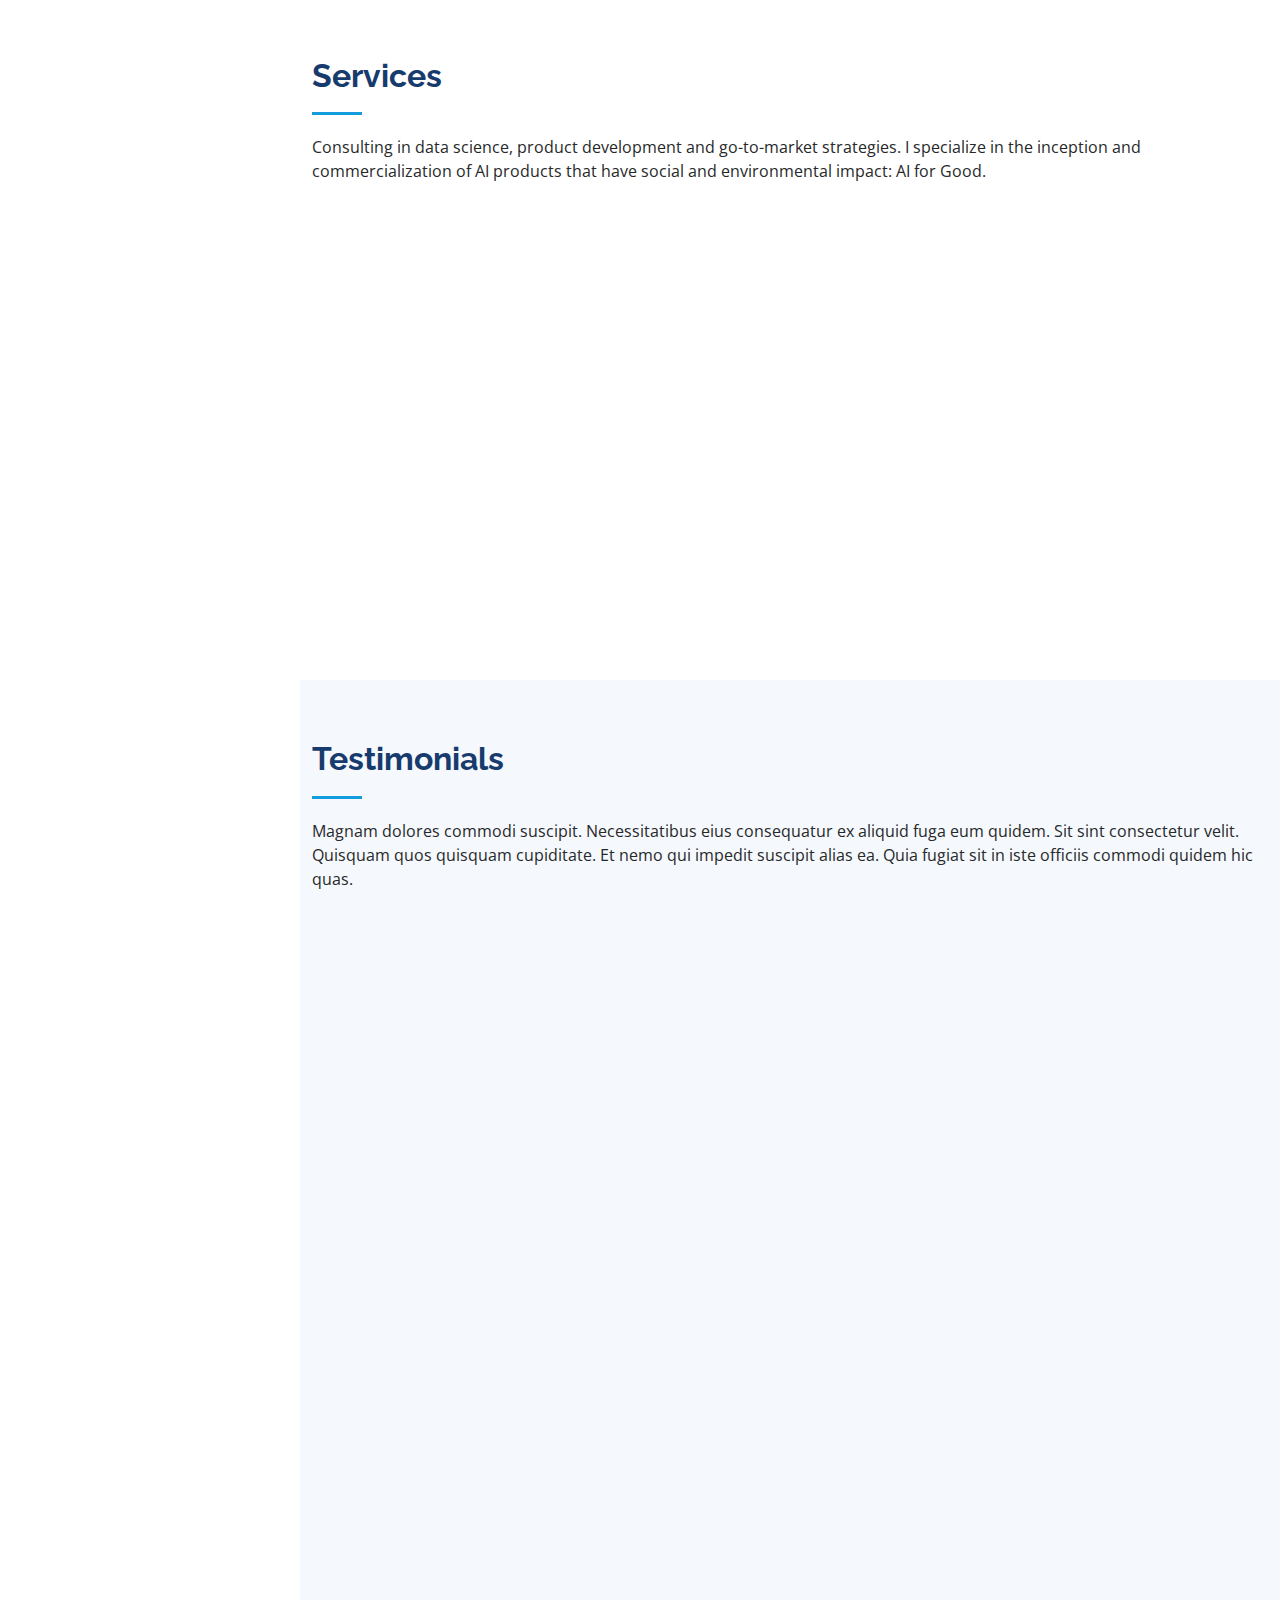
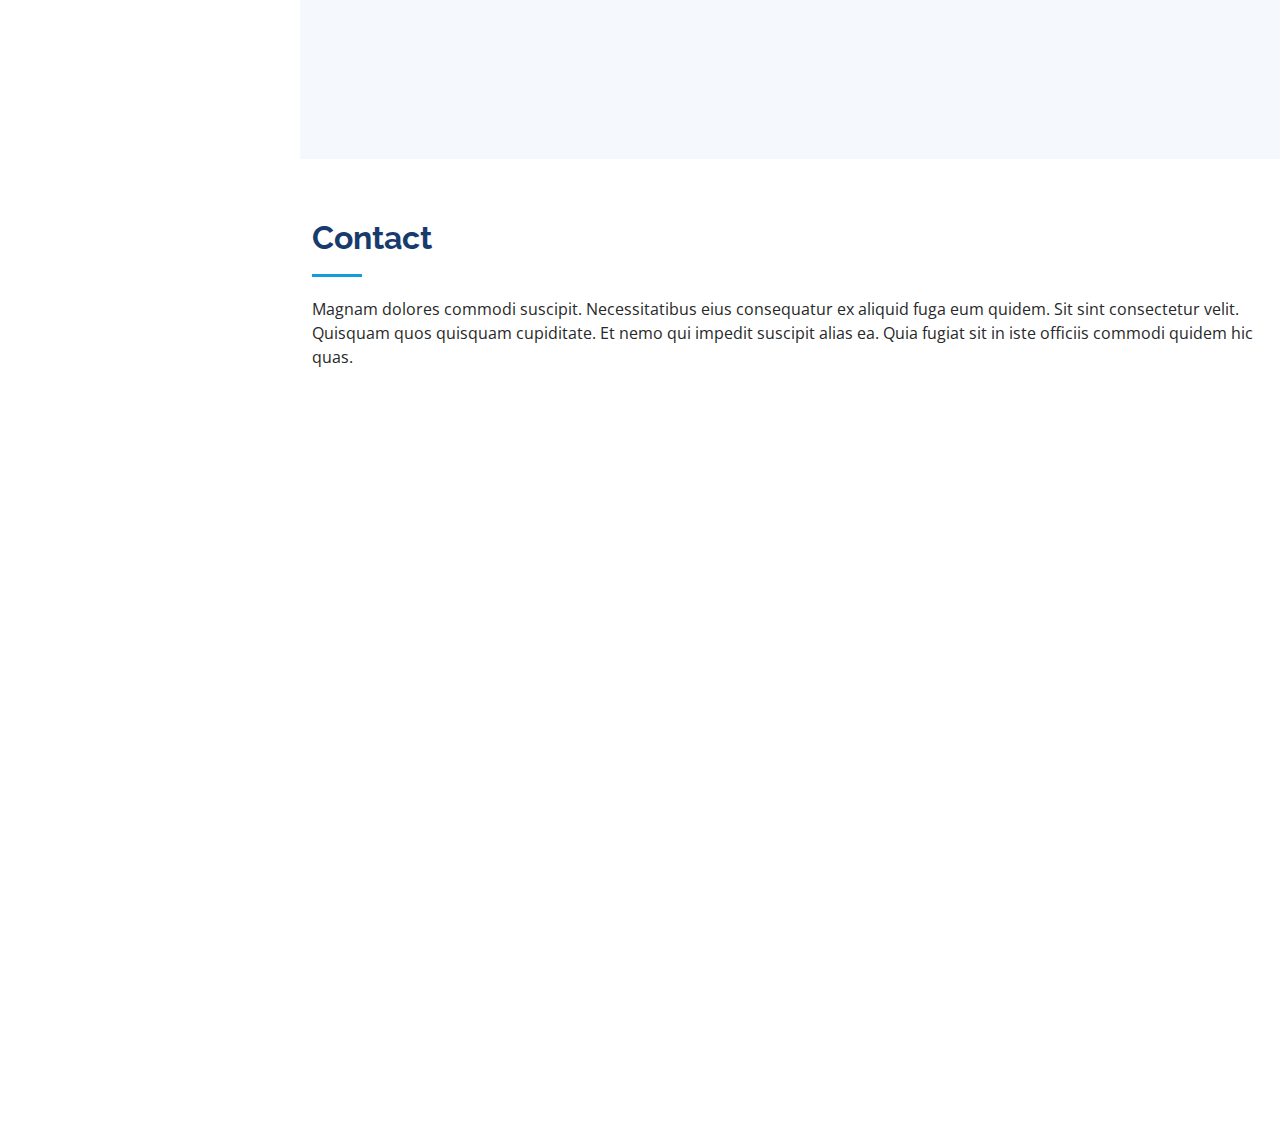
==== commit ead8226d: "description changes" ====
--- a/index.html
+++ b/index.html
@@ -94,28 +94,26 @@
             <img src="assets/img/test2.png" class="img-fluid" alt="">
           </div>
           <div class="col-lg-8 pt-4 pt-lg-0 content" data-aos="fade-left">
-            <h3> Product Management | Product Marketing Management | Passionate About Commercializing Emerging Technologies | Data Science Practitioner | Python, JS and LabVIEW Programmer | Entrepreneur</h3>
+            <h3>Technology Commercialization | Data Science</h3>
             <p class="font-italic">
-              Always eager and open to taking on new challenges, contributing to the adoption of AI approches applied to environmental and social problems as well as exploring the commercialization of new technologies.
+              Always eager and open to tackling new challenges, I am committed to supporting the adoption of AI solutions for environmental and social problems, while also exploring the commercialization of new technologies.
             </p>
             <div class="row">
               <div class="col-lg-6">
                 <ul>
                   <li><i class="bi bi-chevron-right"></i> <strong>Date of Birth:</strong> <span>October 13, 1984</span></li>
-                  <li><i class="bi bi-chevron-right"></i> <strong>City:</strong> <span>Atlanta,GA USA</span></li>
-                  <li><i class="bi bi-chevron-right"></i> <strong>Freelance:</strong> <span>Available</span></li>              
+                  <li><i class="bi bi-chevron-right"></i> <strong>City:</strong> <span>Berlin, Germany</span></li>                              
                 </ul>
               </div>
               <div class="col-lg-6">
                 <ul>
-                  <li><i class="bi bi-chevron-right"></i> <strong>Degree:</strong> <span>M.S. in Technology Commercialization</span></li>
-                  <li><i class="bi bi-chevron-right"></i> <strong>Email:</strong> <span>cpazoszarain@gmail.com</span></li>
+                   <li><i class="bi bi-chevron-right"></i> <strong>Email:</strong> <span>cpazoszarain@gmail.com</span></li>
                   <li><i class="bi bi-chevron-right"></i> <strong>Github:</strong> <span><a href='https://github.com/cpazoszarain7'>https://github.com/cpazoszarain7</a></span></li>
                 </ul>
               </div>
             </div>
             <p>
-              Technology touches and shapes more aspects of our lives than we can recognize. My mission is to make this synergy frictionless and transparent in such a way that technology is humanized to help us tackle our most pressing challenges with the ultimate goal of providing a better life for current and future generations.
+              Technology impacts our lives in more ways than we may realize. My objective is to facilitate a seamless and transparent collaboration between humans and technology, enabling us to tackle our most significant challenges. Ultimately, my aim is to enhance the quality of life for both present and future generations.
             </p>
           </div>
         </div>
